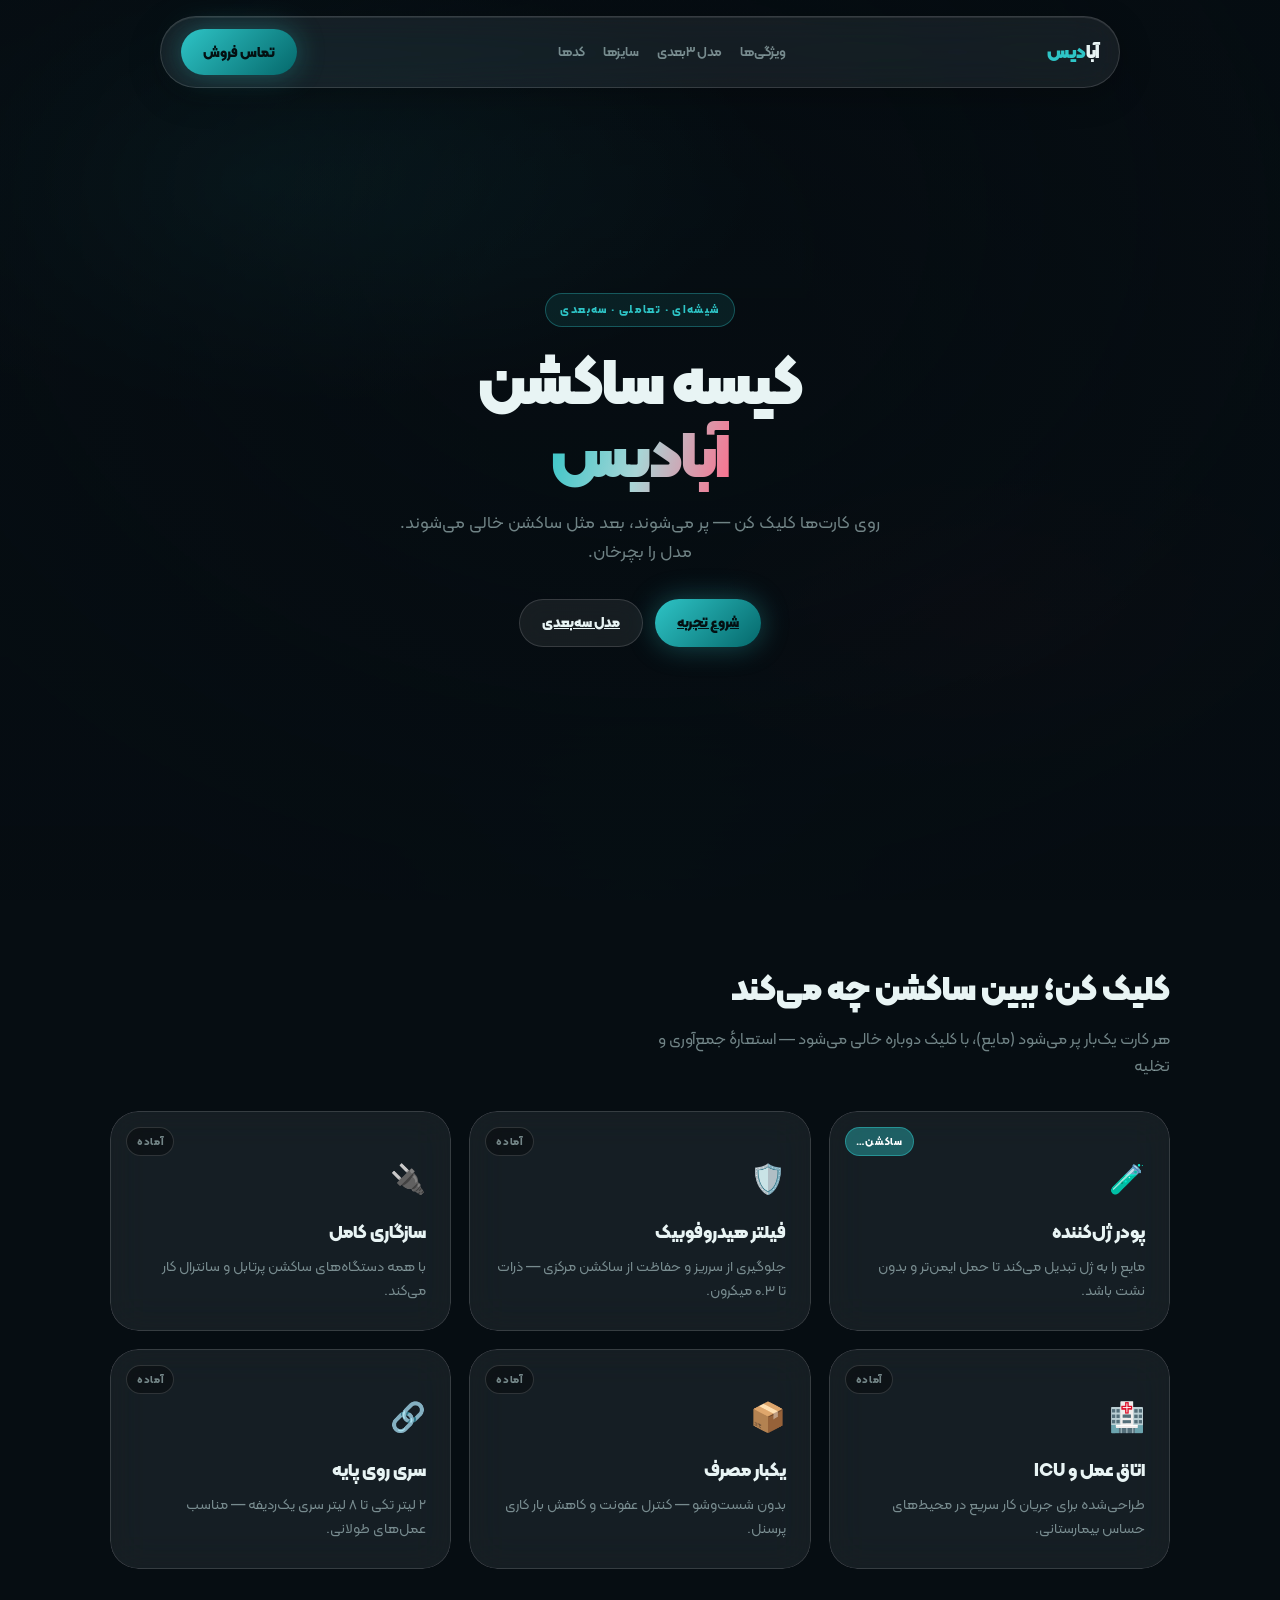
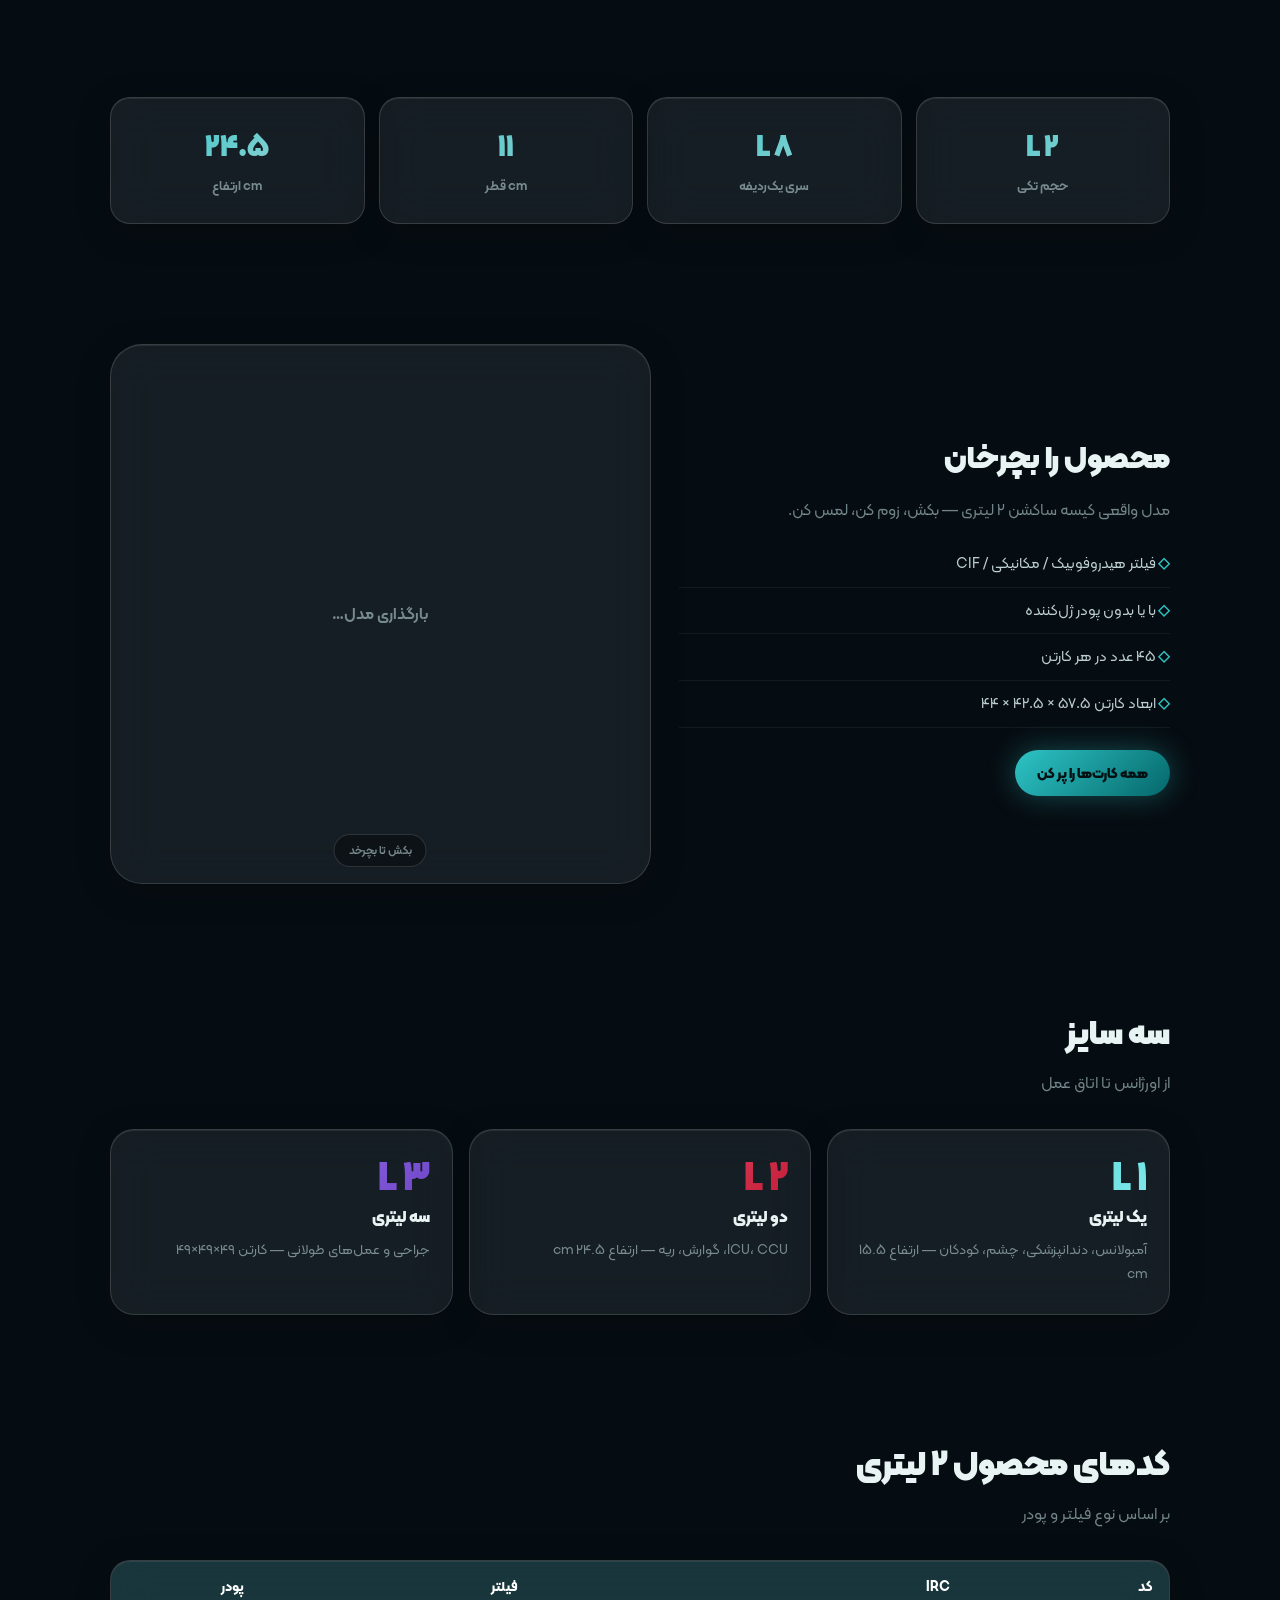
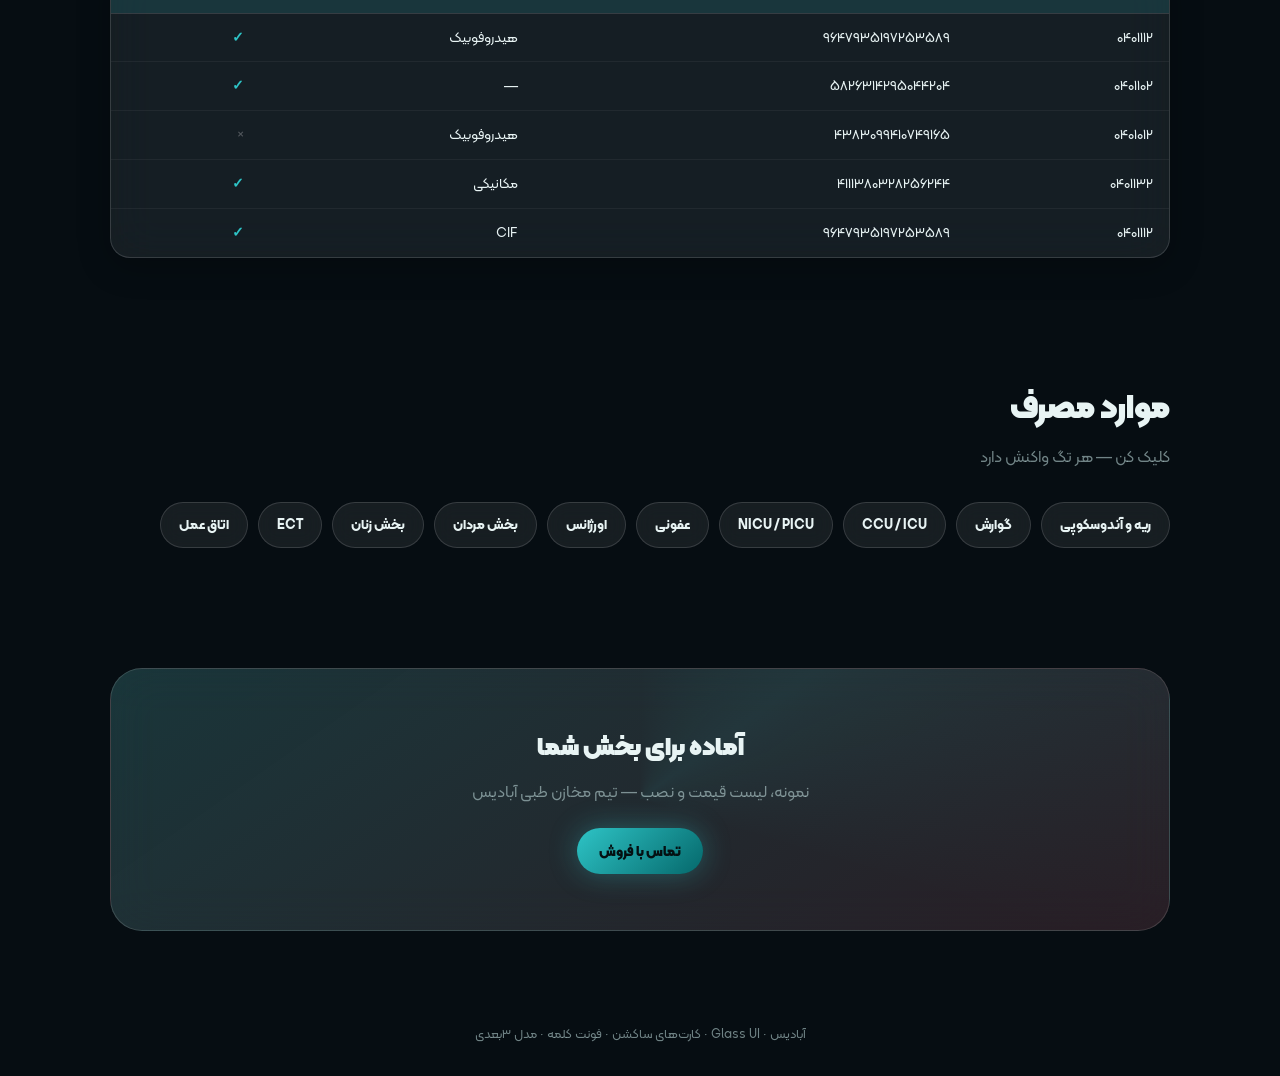
==== glass/index.html @ 19cd634d "Add glass design page" ====
<!DOCTYPE html>
<html lang="fa" dir="rtl">
<head>
<meta charset="UTF-8" />
<meta name="viewport" content="width=device-width, initial-scale=1" />
<title>کیسه ساکشن آبادیس — Glass</title>
<script type="importmap">
{"imports":{"three":"./vendor/three/build/three.module.js","three/addons/":"./vendor/three/examples/jsm/"}}
</script>
<style>
@font-face{font-family:"Kalameh";src:url("./fonts/kalameh/KalamehWeb-FaNum-Regular.woff2") format("woff2");font-weight:400;font-display:swap}
@font-face{font-family:"Kalameh";src:url("./fonts/kalameh/KalamehWeb-FaNum-Medium.woff2") format("woff2");font-weight:500;font-display:swap}
@font-face{font-family:"Kalameh";src:url("./fonts/kalameh/KalamehWeb-FaNum-SemiBold.woff2") format("woff2");font-weight:600;font-display:swap}
@font-face{font-family:"Kalameh";src:url("./fonts/kalameh/KalamehWeb-FaNum-Bold.woff2") format("woff2");font-weight:700;font-display:swap}
@font-face{font-family:"Kalameh";src:url("./fonts/kalameh/KalamehWeb-FaNum-ExtraBold.woff2") format("woff2");font-weight:800;font-display:swap}
@font-face{font-family:"Kalameh";src:url("./fonts/kalameh/KalamehWeb-FaNum-Black.woff2") format("woff2");font-weight:900;font-display:swap}

:root{
  --bg:#060d12;
  --glass:rgba(255,255,255,0.07);
  --glass-border:rgba(255,255,255,0.14);
  --glass-strong:rgba(255,255,255,0.12);
  --teal:#2ec4c6;
  --teal-deep:#05686b;
  --blood:#c41e3a;
  --blood-dark:#8b1528;
  --plasma:#ff6b8a;
  --ink:#e8f4f4;
  --muted:rgba(200,230,230,0.55);
  --font:"Kalameh",Tahoma,sans-serif;
  --ease:cubic-bezier(.16,1,.3,1);
  --spring:cubic-bezier(.34,1.4,.64,1);
}
*{box-sizing:border-box;margin:0;padding:0}
html{scroll-behavior:smooth}
body{
  font-family:var(--font);color:var(--ink);line-height:1.7;
  background:var(--bg);overflow-x:hidden;
  min-height:100vh;
}

/* ambient mesh */
.mesh{
  position:fixed;inset:0;z-index:0;pointer-events:none;
  background:
    radial-gradient(ellipse 80% 50% at 20% 20%, rgba(46,196,198,0.18), transparent 50%),
    radial-gradient(ellipse 60% 40% at 80% 70%, rgba(196,30,58,0.12), transparent 45%),
    radial-gradient(ellipse 50% 50% at 50% 100%, rgba(5,104,107,0.2), transparent 40%),
    var(--bg);
}

/* glass utility */
.glass{
  background:var(--glass);
  border:1px solid var(--glass-border);
  backdrop-filter:blur(22px) saturate(1.4);
  -webkit-backdrop-filter:blur(22px) saturate(1.4);
  box-shadow:
    0 8px 32px rgba(0,0,0,0.25),
    inset 0 1px 0 rgba(255,255,255,0.08);
}

/* header */
.header{
  position:fixed;top:16px;left:50%;transform:translateX(-50%);
  z-index:100;width:min(960px,calc(100% - 24px));
  display:flex;align-items:center;justify-content:space-between;
  padding:12px 20px;border-radius:999px;
  transition:background .35s, box-shadow .35s;
}
.header.scrolled{
  background:rgba(6,13,18,0.75);
  box-shadow:0 12px 40px rgba(0,0,0,0.4);
}
.logo{font-weight:900;font-size:1.15rem;letter-spacing:-0.02em}
.logo span{color:var(--teal)}
.nav{display:flex;gap:18px}
.nav a{
  color:var(--muted);text-decoration:none;font-size:0.84rem;font-weight:600;
  transition:color .25s;
}
.nav a:hover{color:var(--teal)}
.btn{
  display:inline-flex;align-items:center;justify-content:center;
  padding:11px 22px;border-radius:999px;border:none;cursor:pointer;
  font-family:inherit;font-weight:800;font-size:0.88rem;
  transition:transform .3s var(--spring), box-shadow .3s, background .25s;
}
.btn-primary{
  background:linear-gradient(135deg,var(--teal),var(--teal-deep));
  color:#041012;box-shadow:0 0 28px rgba(46,196,198,0.35);
}
.btn-primary:hover{transform:translateY(-2px) scale(1.04);box-shadow:0 0 40px rgba(46,196,198,0.55)}
.btn-ghost{
  background:var(--glass);color:var(--ink);border:1px solid var(--glass-border);
  backdrop-filter:blur(12px);
}
.btn-ghost:hover{background:var(--glass-strong);transform:translateY(-2px)}
@media(max-width:700px){.nav{display:none}.header{padding:10px 14px}}

/* hero */
.hero{
  position:relative;z-index:1;
  min-height:100vh;display:flex;align-items:center;justify-content:center;
  padding:120px 20px 80px;text-align:center;
}
.hero-video{
  position:absolute;inset:0;z-index:0;overflow:hidden;
}
.hero-video video{
  width:100%;height:100%;object-fit:cover;
  opacity:0.28;filter:saturate(0.6) brightness(0.5);
}
.hero-veil{
  position:absolute;inset:0;z-index:1;
  background:
    linear-gradient(180deg,rgba(6,13,18,0.5),rgba(6,13,18,0.85)),
    radial-gradient(ellipse at 50% 40%,transparent 20%,rgba(6,13,18,0.7) 80%);
}
.hero-inner{position:relative;z-index:2;max-width:720px}
.hero-inner .chip{
  display:inline-block;padding:6px 14px;border-radius:999px;
  font-size:0.72rem;font-weight:700;letter-spacing:0.12em;
  color:var(--teal);border:1px solid rgba(46,196,198,0.35);
  background:rgba(46,196,198,0.1);margin-bottom:18px;
  animation:floatY 4s ease-in-out infinite;
}
.hero-inner h1{
  font-size:clamp(2.4rem,6vw,4rem);font-weight:900;line-height:1.15;
  margin-bottom:16px;letter-spacing:-0.03em;
}
.hero-inner h1 .grad{
  background:linear-gradient(105deg,#2ec4c6,#a8d5d6,#ff6b8a);
  -webkit-background-clip:text;background-clip:text;color:transparent;
}
.hero-inner p{color:var(--muted);font-size:1.08rem;margin-bottom:32px;max-width:480px;margin-inline:auto}
.hero-actions{display:flex;gap:12px;justify-content:center;flex-wrap:wrap}
@keyframes floatY{0%,100%{transform:translateY(0)}50%{transform:translateY(-6px)}}

/* section shell */
.page{position:relative;z-index:1}
.section{max-width:1100px;margin:0 auto;padding:60px 20px}

.section-title{
  font-size:clamp(1.5rem,3vw,2.1rem);font-weight:900;margin-bottom:8px;
}
.section-sub{color:var(--muted);margin-bottom:32px;max-width:520px}

/* ——— BLOOD / SUCTION CARDS ——— */
.blood-grid{
  display:grid;grid-template-columns:repeat(3,1fr);gap:18px;
}
@media(max-width:800px){.blood-grid{grid-template-columns:1fr}}

.blood-card{
  position:relative;
  border-radius:28px;
  overflow:hidden;
  min-height:220px;
  cursor:pointer;
  isolation:isolate;
  transition:transform .45s var(--spring), box-shadow .35s;
}
.blood-card:hover{
  transform:translateY(-10px) scale(1.02);
  box-shadow:0 24px 60px rgba(196,30,58,0.2), 0 0 0 1px rgba(46,196,198,0.2);
}

/* glass face */
.blood-card .face{
  position:relative;z-index:2;
  padding:28px 24px;
  height:100%;
  display:flex;flex-direction:column;justify-content:flex-end;
  background:var(--glass);
  border:1px solid var(--glass-border);
  border-radius:28px;
  backdrop-filter:blur(18px) saturate(1.3);
  -webkit-backdrop-filter:blur(18px) saturate(1.3);
  transition:background .4s, border-color .4s;
}
.blood-card:hover .face{
  background:rgba(255,255,255,0.1);
  border-color:rgba(46,196,198,0.35);
}

/* liquid layer — "blood" fills from bottom */
.blood-card .liquid{
  position:absolute;left:0;right:0;bottom:0;
  height:0%;
  z-index:1;
  background:
    linear-gradient(180deg,
      rgba(255,107,138,0.55) 0%,
      rgba(196,30,58,0.85) 40%,
      rgba(139,21,40,0.95) 100%);
  transition:height 1.1s var(--ease);
  border-radius:0 0 28px 28px;
  overflow:hidden;
}
/* wave on top of liquid */
.blood-card .liquid::before{
  content:"";
  position:absolute;top:-12px;left:-10%;right:-10%;
  height:24px;
  background:rgba(255,107,138,0.5);
  border-radius:50%;
  animation:wave 2.4s ease-in-out infinite;
}
.blood-card .liquid::after{
  content:"";
  position:absolute;inset:0;
  background:repeating-linear-gradient(
    -45deg,
    transparent,
    transparent 8px,
    rgba(255,255,255,0.04) 8px,
    rgba(255,255,255,0.04) 16px
  );
  animation:flow 8s linear infinite;
}
@keyframes wave{
  0%,100%{transform:translateY(0) scaleX(1.05)}
  50%{transform:translateY(4px) scaleX(0.95)}
}
@keyframes flow{
  0%{background-position:0 0}
  100%{background-position:60px 60px}
}

/* fill states */
.blood-card.filling .liquid{height:100%;border-radius:28px}
.blood-card.filled .liquid{height:100%;border-radius:28px}
.blood-card.suctioning .liquid{
  height:0%;
  transition:height 1.4s cubic-bezier(.4,0,.2,1);
}
.blood-card.suctioning .liquid::before{opacity:0;transition:opacity .3s}

/* suction vortex indicator */
.blood-card .suction-ring{
  position:absolute;top:50%;left:50%;
  width:0;height:0;
  border:2px solid rgba(46,196,198,0);
  border-radius:50%;
  transform:translate(-50%,-50%);
  z-index:3;pointer-events:none;
  opacity:0;
}
.blood-card.suctioning .suction-ring{
  animation:vortex 1.4s var(--ease) forwards;
}
@keyframes vortex{
  0%{width:0;height:0;opacity:0;border-color:rgba(46,196,198,0)}
  30%{opacity:1;border-color:rgba(46,196,198,0.8)}
  100%{width:180%;height:180%;opacity:0;border-color:rgba(46,196,198,0)}
}

.blood-card .icon{
  font-size:1.8rem;margin-bottom:12px;
  transition:transform .4s var(--spring);
}
.blood-card:hover .icon{transform:scale(1.15) rotate(-8deg)}
.blood-card h3{font-size:1.15rem;font-weight:800;margin-bottom:6px}
.blood-card p{font-size:0.9rem;color:var(--muted);transition:color .3s}
.blood-card.filled p,.blood-card.filling p{color:rgba(255,255,255,0.9)}
.blood-card .card-status{
  position:absolute;top:16px;left:16px;z-index:4;
  font-size:0.68rem;font-weight:700;letter-spacing:0.06em;
  padding:4px 10px;border-radius:999px;
  background:rgba(0,0,0,0.35);color:var(--muted);
  border:1px solid var(--glass-border);
  transition:background .3s,color .3s;
}
.blood-card.filled .card-status,
.blood-card.filling .card-status{background:rgba(196,30,58,0.5);color:#fff;border-color:rgba(255,107,138,0.4)}
.blood-card.suctioning .card-status{background:rgba(46,196,198,0.4);color:#fff;border-color:rgba(46,196,198,0.5)}

/* color variants for different cards */
.blood-card[data-tint="teal"] .liquid{
  background:linear-gradient(180deg,rgba(94,224,226,0.5),rgba(46,196,198,0.85),rgba(5,104,107,0.95));
}
.blood-card[data-tint="teal"] .liquid::before{background:rgba(94,224,226,0.5)}
.blood-card[data-tint="violet"] .liquid{
  background:linear-gradient(180deg,rgba(180,140,255,0.5),rgba(110,70,200,0.85),rgba(60,30,120,0.95));
}
.blood-card[data-tint="violet"] .liquid::before{background:rgba(180,140,255,0.5)}
.blood-card[data-tint="amber"] .liquid{
  background:linear-gradient(180deg,rgba(255,200,100,0.5),rgba(230,140,40,0.85),rgba(160,80,10,0.95));
}
.blood-card[data-tint="amber"] .liquid::before{background:rgba(255,200,100,0.5)}

/* stats glass pills */
.stats{
  display:grid;grid-template-columns:repeat(4,1fr);gap:14px;margin-top:8px;
}
@media(max-width:600px){.stats{grid-template-columns:1fr 1fr}}
.stat{
  border-radius:20px;padding:24px 16px;text-align:center;
  transition:transform .35s var(--spring), border-color .3s;
  position:relative;overflow:hidden;
}
.stat:hover{transform:translateY(-6px) scale(1.03);border-color:rgba(46,196,198,0.4)}
.stat strong{
  display:block;font-size:1.8rem;font-weight:900;
  background:linear-gradient(135deg,#2ec4c6,#a8d5d6);
  -webkit-background-clip:text;background-clip:text;color:transparent;
}
.stat span{font-size:0.82rem;color:var(--muted);font-weight:600}
.stat .ripple{
  position:absolute;inset:0;pointer-events:none;
  background:radial-gradient(circle at var(--rx,50%) var(--ry,50%),rgba(46,196,198,0.25),transparent 60%);
  opacity:0;transition:opacity .4s;
}
.stat:hover .ripple{opacity:1}

/* 3D viewer glass panel */
.viewer-section{
  display:grid;grid-template-columns:1fr 1.1fr;gap:28px;align-items:center;
}
@media(max-width:800px){.viewer-section{grid-template-columns:1fr}}
.viewer-copy h2{font-size:clamp(1.4rem,3vw,1.9rem);font-weight:900;margin-bottom:12px}
.viewer-copy p{color:var(--muted);margin-bottom:18px}
.viewer-copy ul{list-style:none;margin-bottom:22px}
.viewer-copy li{
  padding:10px 0;border-bottom:1px solid rgba(255,255,255,0.06);
  font-size:0.94rem;color:rgba(220,240,240,0.85);
}
.viewer-copy li::before{content:"◇ ";color:var(--teal);font-weight:800}

.viewer-box{
  border-radius:32px;aspect-ratio:1;min-height:300px;
  position:relative;overflow:hidden;
}
.viewer-box canvas{width:100%!important;height:100%!important;display:block;touch-action:none;cursor:grab}
.viewer-box canvas:active{cursor:grabbing}
.viewer-hint{
  position:absolute;bottom:16px;left:50%;transform:translateX(-50%);
  font-size:0.72rem;font-weight:600;color:var(--muted);
  pointer-events:none;z-index:2;
  padding:6px 14px;border-radius:999px;
  background:rgba(0,0,0,0.35);border:1px solid var(--glass-border);
}
.viewer-loading{
  position:absolute;inset:0;display:flex;align-items:center;justify-content:center;
  color:var(--muted);font-weight:600;z-index:1;
}
.viewer-loading.hide{opacity:0;pointer-events:none;transition:opacity .4s}

/* code table glass */
.table-wrap{
  border-radius:20px;overflow:hidden;overflow-x:auto;
}
table{width:100%;border-collapse:collapse;font-size:0.88rem;min-width:540px}
th{
  background:rgba(46,196,198,0.15);color:#fff;
  padding:14px 16px;text-align:right;font-weight:700;
  border-bottom:1px solid var(--glass-border);
}
td{padding:12px 16px;border-bottom:1px solid rgba(255,255,255,0.05)}
tr:last-child td{border-bottom:none}
tbody tr{transition:background .25s}
tbody tr:hover{background:rgba(46,196,198,0.08)}
.yes{color:var(--teal);font-weight:900}
.no{color:rgba(255,255,255,0.25)}

/* tags */
.tags{display:flex;flex-wrap:wrap;gap:10px}
.tag{
  padding:10px 18px;border-radius:999px;font-weight:700;font-size:0.86rem;
  background:var(--glass);border:1px solid var(--glass-border);
  color:var(--ink);cursor:pointer;
  transition:transform .3s var(--spring), background .25s, border-color .25s, color .25s;
  backdrop-filter:blur(10px);
}
.tag:hover{
  transform:translateY(-4px) scale(1.05);
  background:rgba(46,196,198,0.2);
  border-color:var(--teal);color:#fff;
}
.tag:active{transform:scale(0.96)}

/* morphing size cards */
.size-row{
  display:grid;grid-template-columns:repeat(3,1fr);gap:16px;
}
@media(max-width:700px){.size-row{grid-template-columns:1fr}}
.size-card{
  border-radius:24px;padding:28px 22px;
  transition:transform .4s var(--spring), border-color .3s;
  position:relative;overflow:hidden;
}
.size-card:hover{
  transform:translateY(-8px);
  border-color:rgba(46,196,198,0.45);
}
.size-card::before{
  content:"";position:absolute;top:-40%;right:-30%;
  width:120px;height:120px;border-radius:50%;
  background:radial-gradient(circle,rgba(46,196,198,0.2),transparent 70%);
  transition:transform .5s var(--ease);
}
.size-card:hover::before{transform:scale(1.8)}
.size-card .vol{
  font-size:2.4rem;font-weight:900;line-height:1;
  background:linear-gradient(135deg,var(--c1,#2ec4c6),var(--c2,#a8d5d6));
  -webkit-background-clip:text;background-clip:text;color:transparent;
  margin-bottom:6px;
}
.size-card h3{font-size:1.05rem;font-weight:800;margin-bottom:8px}
.size-card p{font-size:0.88rem;color:var(--muted)}
.size-card[data-c="1"]{--c1:#2ec4c6;--c2:#7ee8ea}
.size-card[data-c="2"]{--c1:#ff6b8a;--c2:#c41e3a}
.size-card[data-c="3"]{--c1:#b48cff;--c2:#6e46c8}

/* CTA */
.cta{
  border-radius:32px;padding:56px 32px;text-align:center;
  background:
    linear-gradient(145deg,rgba(46,196,198,0.15),rgba(196,30,58,0.1)),
    var(--glass);
  border:1px solid var(--glass-border);
  backdrop-filter:blur(24px);
  position:relative;overflow:hidden;
}
.cta::before{
  content:"";position:absolute;width:200%;height:200%;
  top:-50%;left:-50%;
  background:conic-gradient(from 0deg,transparent,rgba(46,196,198,0.08),transparent 30%);
  animation:spin 12s linear infinite;
}
@keyframes spin{to{transform:rotate(360deg)}}
.cta h2{position:relative;z-index:1;font-size:1.6rem;font-weight:900;margin-bottom:10px}
.cta p{position:relative;z-index:1;color:var(--muted);margin-bottom:22px}
.cta .btn{position:relative;z-index:1}

footer{
  text-align:center;padding:32px 20px;color:var(--muted);font-size:0.8rem;
  position:relative;z-index:1;
}

/* cursor glow on interactive */
.cursor-glow{
  position:fixed;width:280px;height:280px;border-radius:50%;
  background:radial-gradient(circle,rgba(46,196,198,0.08),transparent 70%);
  pointer-events:none;z-index:0;transform:translate(-50%,-50%);
  transition:opacity .3s;opacity:0;
}
body:hover .cursor-glow{opacity:1}

@media(prefers-reduced-motion:reduce){
  *,*::before,*::after{animation-duration:0.01ms!important;transition-duration:0.01ms!important}
  .hero-video video{display:none}
}
</style>
</head>
<body>
<div class="mesh" aria-hidden="true"></div>
<div class="cursor-glow" id="glow" aria-hidden="true"></div>

<header class="header glass" id="header">
  <div class="logo">آبا<span>دیس</span></div>
  <nav class="nav">
    <a href="#features">ویژگی‌ها</a>
    <a href="#viewer">مدل ۳بعدی</a>
    <a href="#sizes">سایزها</a>
    <a href="#codes">کدها</a>
  </nav>
  <button class="btn btn-primary" type="button">تماس فروش</button>
</header>

<section class="hero">
  <div class="hero-video">
    <video autoplay muted loop playsinline id="heroVid">
      <source src="./media/hospital-hero.mp4" type="video/mp4" />
    </video>
  </div>
  <div class="hero-veil"></div>
  <div class="hero-inner">
    <div class="chip">شیشه‌ای · تعاملی · سه‌بعدی</div>
    <h1>کیسه ساکشن<br><span class="grad">آبادیس</span></h1>
    <p>روی کارت‌ها کلیک کن — پر می‌شوند، بعد مثل ساکشن خالی می‌شوند. مدل را بچرخان.</p>
    <div class="hero-actions">
      <a href="#features" class="btn btn-primary">شروع تجربه</a>
      <a href="#viewer" class="btn btn-ghost">مدل سه‌بعدی</a>
    </div>
  </div>
</section>

<div class="page">
  <section class="section" id="features">
    <h2 class="section-title">کلیک کن؛ ببین ساکشن چه می‌کند</h2>
    <p class="section-sub">هر کارت یک‌بار پر می‌شود (مایع)، با کلیک دوباره خالی می‌شود — استعارهٔ جمع‌آوری و تخلیه</p>

    <div class="blood-grid">
      <article class="blood-card" data-tint="blood" tabindex="0">
        <div class="liquid"></div>
        <div class="suction-ring"></div>
        <div class="card-status">آماده</div>
        <div class="face">
          <div class="icon">🧪</div>
          <h3>پودر ژل‌کننده</h3>
          <p>مایع را به ژل تبدیل می‌کند تا حمل ایمن‌تر و بدون نشت باشد.</p>
        </div>
      </article>
      <article class="blood-card" data-tint="teal" tabindex="0">
        <div class="liquid"></div>
        <div class="suction-ring"></div>
        <div class="card-status">آماده</div>
        <div class="face">
          <div class="icon">🛡️</div>
          <h3>فیلتر هیدروفوبیک</h3>
          <p>جلوگیری از سرریز و حفاظت از ساکشن مرکزی — ذرات تا ۰.۳ میکرون.</p>
        </div>
      </article>
      <article class="blood-card" data-tint="violet" tabindex="0">
        <div class="liquid"></div>
        <div class="suction-ring"></div>
        <div class="card-status">آماده</div>
        <div class="face">
          <div class="icon">🔌</div>
          <h3>سازگاری کامل</h3>
          <p>با همه دستگاه‌های ساکشن پرتابل و سانترال کار می‌کند.</p>
        </div>
      </article>
      <article class="blood-card" data-tint="amber" tabindex="0">
        <div class="liquid"></div>
        <div class="suction-ring"></div>
        <div class="card-status">آماده</div>
        <div class="face">
          <div class="icon">🏥</div>
          <h3>اتاق عمل و ICU</h3>
          <p>طراحی‌شده برای جریان کار سریع در محیط‌های حساس بیمارستانی.</p>
        </div>
      </article>
      <article class="blood-card" data-tint="blood" tabindex="0">
        <div class="liquid"></div>
        <div class="suction-ring"></div>
        <div class="card-status">آماده</div>
        <div class="face">
          <div class="icon">📦</div>
          <h3>یکبار مصرف</h3>
          <p>بدون شست‌وشو — کنترل عفونت و کاهش بار کاری پرسنل.</p>
        </div>
      </article>
      <article class="blood-card" data-tint="teal" tabindex="0">
        <div class="liquid"></div>
        <div class="suction-ring"></div>
        <div class="card-status">آماده</div>
        <div class="face">
          <div class="icon">🔗</div>
          <h3>سری روی پایه</h3>
          <p>۲ لیتر تکی تا ۸ لیتر سری یک‌ردیفه — مناسب عمل‌های طولانی.</p>
        </div>
      </article>
    </div>
  </section>

  <section class="section">
    <div class="stats">
      <div class="stat glass"><div class="ripple"></div><strong>۲ L</strong><span>حجم تکی</span></div>
      <div class="stat glass"><div class="ripple"></div><strong>۸ L</strong><span>سری یک‌ردیفه</span></div>
      <div class="stat glass"><div class="ripple"></div><strong>۱۱</strong><span>cm قطر</span></div>
      <div class="stat glass"><div class="ripple"></div><strong>۲۴.۵</strong><span>cm ارتفاع</span></div>
    </div>
  </section>

  <section class="section" id="viewer">
    <div class="viewer-section">
      <div class="viewer-copy">
        <h2>محصول را بچرخان</h2>
        <p>مدل واقعی کیسه ساکشن ۲ لیتری — بکش، زوم کن، لمس کن.</p>
        <ul>
          <li>فیلتر هیدروفوبیک / مکانیکی / CIF</li>
          <li>با یا بدون پودر ژل‌کننده</li>
          <li>۴۵ عدد در هر کارتن</li>
          <li>ابعاد کارتن ۵۷.۵ × ۴۲.۵ × ۴۴</li>
        </ul>
        <button class="btn btn-primary" type="button" id="fillAll">همه کارت‌ها را پر کن</button>
      </div>
      <div class="viewer-box glass" id="productViewer">
        <div class="viewer-loading" id="viewerLoading">بارگذاری مدل…</div>
        <canvas id="productCanvas"></canvas>
        <div class="viewer-hint">بکش تا بچرخد</div>
      </div>
    </div>
  </section>

  <section class="section" id="sizes">
    <h2 class="section-title">سه سایز</h2>
    <p class="section-sub">از اورژانس تا اتاق عمل</p>
    <div class="size-row">
      <div class="size-card glass" data-c="1">
        <div class="vol">۱ L</div>
        <h3>یک لیتری</h3>
        <p>آمبولانس، دندانپزشکی، چشم، کودکان — ارتفاع ۱۵.۵ cm</p>
      </div>
      <div class="size-card glass" data-c="2">
        <div class="vol">۲ L</div>
        <h3>دو لیتری</h3>
        <p>ICU، CCU، گوارش، ریه — ارتفاع ۲۴.۵ cm</p>
      </div>
      <div class="size-card glass" data-c="3">
        <div class="vol">۳ L</div>
        <h3>سه لیتری</h3>
        <p>جراحی و عمل‌های طولانی — کارتن ۴۹×۴۹×۴۹</p>
      </div>
    </div>
  </section>

  <section class="section" id="codes">
    <h2 class="section-title">کدهای محصول ۲ لیتری</h2>
    <p class="section-sub">بر اساس نوع فیلتر و پودر</p>
    <div class="table-wrap glass">
      <table>
        <thead>
          <tr><th>کد</th><th>IRC</th><th>فیلتر</th><th>پودر</th></tr>
        </thead>
        <tbody>
          <tr><td>۰۴۰۱۱۱۲</td><td>9647935197253589</td><td>هیدروفوبیک</td><td class="yes">✓</td></tr>
          <tr><td>۰۴۰۱۱۰۲</td><td>5826314295044204</td><td>—</td><td class="yes">✓</td></tr>
          <tr><td>۰۴۰۱۰۱۲</td><td>4383099410749165</td><td>هیدروفوبیک</td><td class="no">×</td></tr>
          <tr><td>۰۴۰۱۱۳۲</td><td>4111380328256244</td><td>مکانیکی</td><td class="yes">✓</td></tr>
          <tr><td>۰۴۰۱۱۱۲</td><td>9647935197253589</td><td>CIF</td><td class="yes">✓</td></tr>
        </tbody>
      </table>
    </div>
  </section>

  <section class="section">
    <h2 class="section-title">موارد مصرف</h2>
    <p class="section-sub">کلیک کن — هر تگ واکنش دارد</p>
    <div class="tags">
      <span class="tag">ریه و آندوسکوپی</span>
      <span class="tag">گوارش</span>
      <span class="tag">CCU / ICU</span>
      <span class="tag">NICU / PICU</span>
      <span class="tag">عفونی</span>
      <span class="tag">اورژانس</span>
      <span class="tag">بخش مردان</span>
      <span class="tag">بخش زنان</span>
      <span class="tag">ECT</span>
      <span class="tag">اتاق عمل</span>
    </div>
  </section>

  <section class="section">
    <div class="cta">
      <h2>آماده برای بخش شما</h2>
      <p>نمونه، لیست قیمت و نصب — تیم مخازن طبی آبادیس</p>
      <button class="btn btn-primary" type="button">تماس با فروش</button>
    </div>
  </section>
</div>

<footer>آبادیس · Glass UI · کارت‌های ساکشن · فونت کلمه · مدل ۳بعدی</footer>

<script>
/* header */
const header=document.getElementById('header');
window.addEventListener('scroll',()=>header.classList.toggle('scrolled',scrollY>40),{passive:true});

/* cursor glow */
const glow=document.getElementById('glow');
window.addEventListener('pointermove',e=>{
  glow.style.left=e.clientX+'px';
  glow.style.top=e.clientY+'px';
},{passive:true});

/* stat ripple origin */
document.querySelectorAll('.stat').forEach(el=>{
  el.addEventListener('pointermove',e=>{
    const r=el.getBoundingClientRect();
    el.style.setProperty('--rx',((e.clientX-r.left)/r.width*100)+'%');
    el.style.setProperty('--ry',((e.clientY-r.top)/r.height*100)+'%');
  });
});

/* ——— BLOOD / SUCTION CARD LOGIC ——— */
function setStatus(card,text){
  const s=card.querySelector('.card-status');
  if(s) s.textContent=text;
}
function fillCard(card){
  card.classList.remove('suctioning');
  card.classList.add('filling');
  setStatus(card,'پر شدن…');
  setTimeout(()=>{
    card.classList.remove('filling');
    card.classList.add('filled');
    setStatus(card,'پر');
  },1100);
}
function suctionCard(card){
  card.classList.remove('filling','filled');
  card.classList.add('suctioning');
  setStatus(card,'ساکشن…');
  // restart ring animation
  const ring=card.querySelector('.suction-ring');
  if(ring){ring.style.animation='none';void ring.offsetWidth;ring.style.animation='';}
  setTimeout(()=>{
    card.classList.remove('suctioning');
    setStatus(card,'آماده');
  },1450);
}
function toggleCard(card){
  if(card.classList.contains('suctioning')||card.classList.contains('filling')) return;
  if(card.classList.contains('filled')) suctionCard(card);
  else fillCard(card);
}
document.querySelectorAll('.blood-card').forEach(card=>{
  card.addEventListener('click',()=>toggleCard(card));
  card.addEventListener('keydown',e=>{
    if(e.key==='Enter'||e.key===' '){e.preventDefault();toggleCard(card)}
  });
});
document.getElementById('fillAll')?.addEventListener('click',()=>{
  document.querySelectorAll('.blood-card').forEach((c,i)=>{
    setTimeout(()=>{
      c.classList.remove('suctioning','filled','filling');
      fillCard(c);
    },i*180);
  });
});

/* auto demo: first card fills then suctions once after load */
setTimeout(()=>{
  const first=document.querySelector('.blood-card');
  if(first){fillCard(first);setTimeout(()=>suctionCard(first),2200)}
},900);

/* video */
const v=document.getElementById('heroVid');
if(v){v.play().catch(()=>{});document.addEventListener('touchstart',()=>v.play().catch(()=>{}),{once:true})}

/* smooth anchors */
document.querySelectorAll('a[href^="#"]').forEach(a=>{
  a.addEventListener('click',e=>{
    const t=document.querySelector(a.getAttribute('href'));
    if(t){e.preventDefault();t.scrollIntoView({behavior:'smooth',block:'start'})}
  });
});
</script>

<script type="module">
import * as THREE from 'three';
import { GLTFLoader } from 'three/addons/loaders/GLTFLoader.js';
import { OrbitControls } from 'three/addons/controls/OrbitControls.js';

const canvas=document.getElementById('productCanvas');
const loading=document.getElementById('viewerLoading');
if(canvas){
  const renderer=new THREE.WebGLRenderer({canvas,antialias:true,alpha:true});
  renderer.setPixelRatio(Math.min(devicePixelRatio||1,2));
  renderer.outputColorSpace=THREE.SRGBColorSpace;
  renderer.toneMapping=THREE.ACESFilmicToneMapping;
  renderer.toneMappingExposure=1.3;

  const scene=new THREE.Scene();
  const camera=new THREE.PerspectiveCamera(35,1,0.01,100);
  camera.position.set(0.45,0.28,0.9);

  const controls=new OrbitControls(camera,canvas);
  controls.enableDamping=true;controls.dampingFactor=0.08;
  controls.enablePan=false;controls.minDistance=0.4;controls.maxDistance=1.9;
  controls.autoRotate=true;controls.autoRotateSpeed=1.15;
  controls.target.set(0,0.04,0);

  scene.add(new THREE.AmbientLight(0xb8e0e0,0.5));
  const key=new THREE.DirectionalLight(0xffffff,1.4);key.position.set(2,3,2);scene.add(key);
  const fill=new THREE.DirectionalLight(0x2ec4c6,0.5);fill.position.set(-2,1,-1);scene.add(fill);
  const rim=new THREE.DirectionalLight(0xff6b8a,0.25);rim.position.set(0,-1,-2);scene.add(rim);

  const ground=new THREE.Mesh(
    new THREE.CircleGeometry(0.35,48),
    new THREE.MeshBasicMaterial({color:0x2ec4c6,transparent:true,opacity:0.18})
  );
  ground.rotation.x=-Math.PI/2;ground.position.y=-0.22;scene.add(ground);

  function resize(){
    const box=canvas.parentElement.getBoundingClientRect();
    const w=box.width||320,h=box.height||320;
    renderer.setSize(w,h,false);camera.aspect=w/h;camera.updateProjectionMatrix();
  }
  resize();window.addEventListener('resize',resize);
  controls.addEventListener('start',()=>{controls.autoRotate=false});
  let idle;controls.addEventListener('end',()=>{clearTimeout(idle);idle=setTimeout(()=>{controls.autoRotate=true},3500)});

  new GLTFLoader().load('./abadis-scrub-parts.glb',(gltf)=>{
    const root=gltf.scene;
    const box=new THREE.Box3().setFromObject(root);
    const size=box.getSize(new THREE.Vector3());
    const center=box.getCenter(new THREE.Vector3());
    root.position.sub(center);
    root.scale.setScalar(0.55/Math.max(size.x,size.y,size.z,1));
    root.position.y+=0.02;
    scene.add(root);
    loading?.classList.add('hide');
  },undefined,()=>{if(loading)loading.textContent='خطا در مدل'});

  (function tick(){controls.update();renderer.render(scene,camera);requestAnimationFrame(tick)})();
}
</script>
</body>
</html>
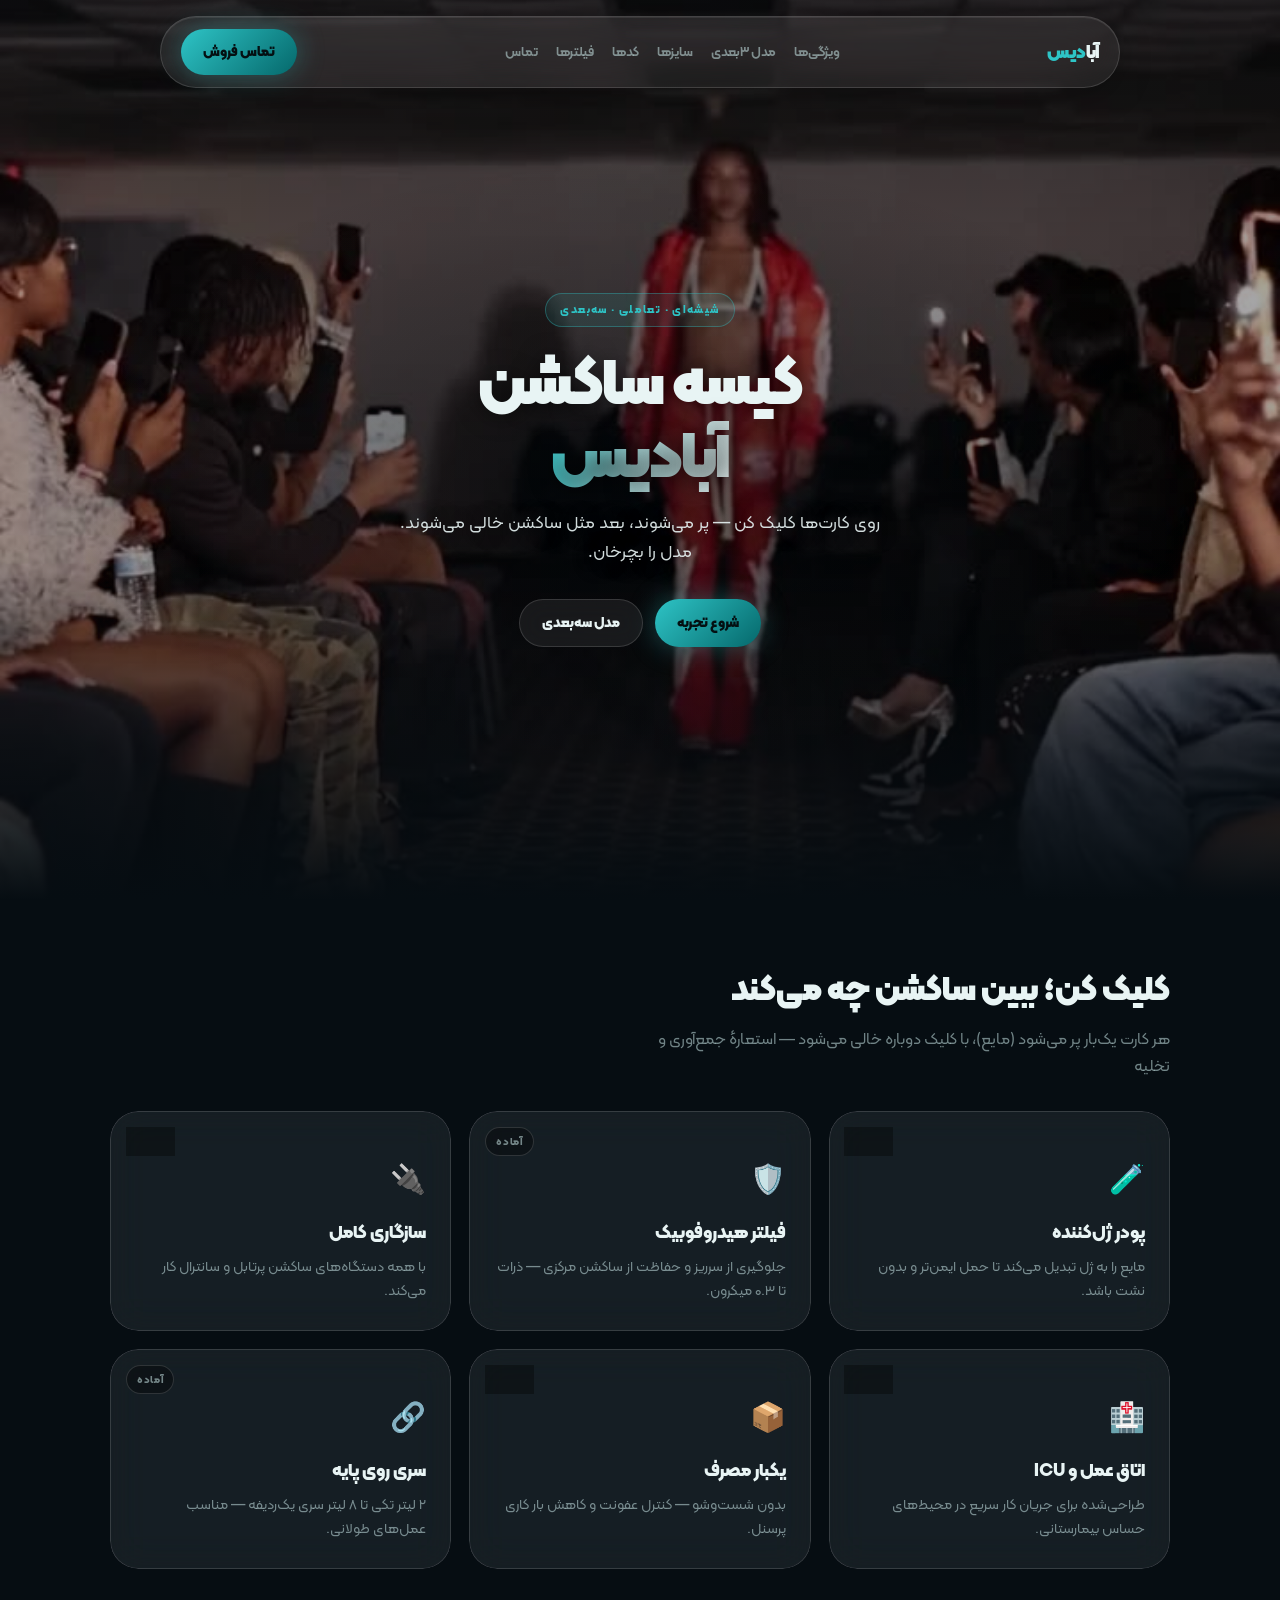
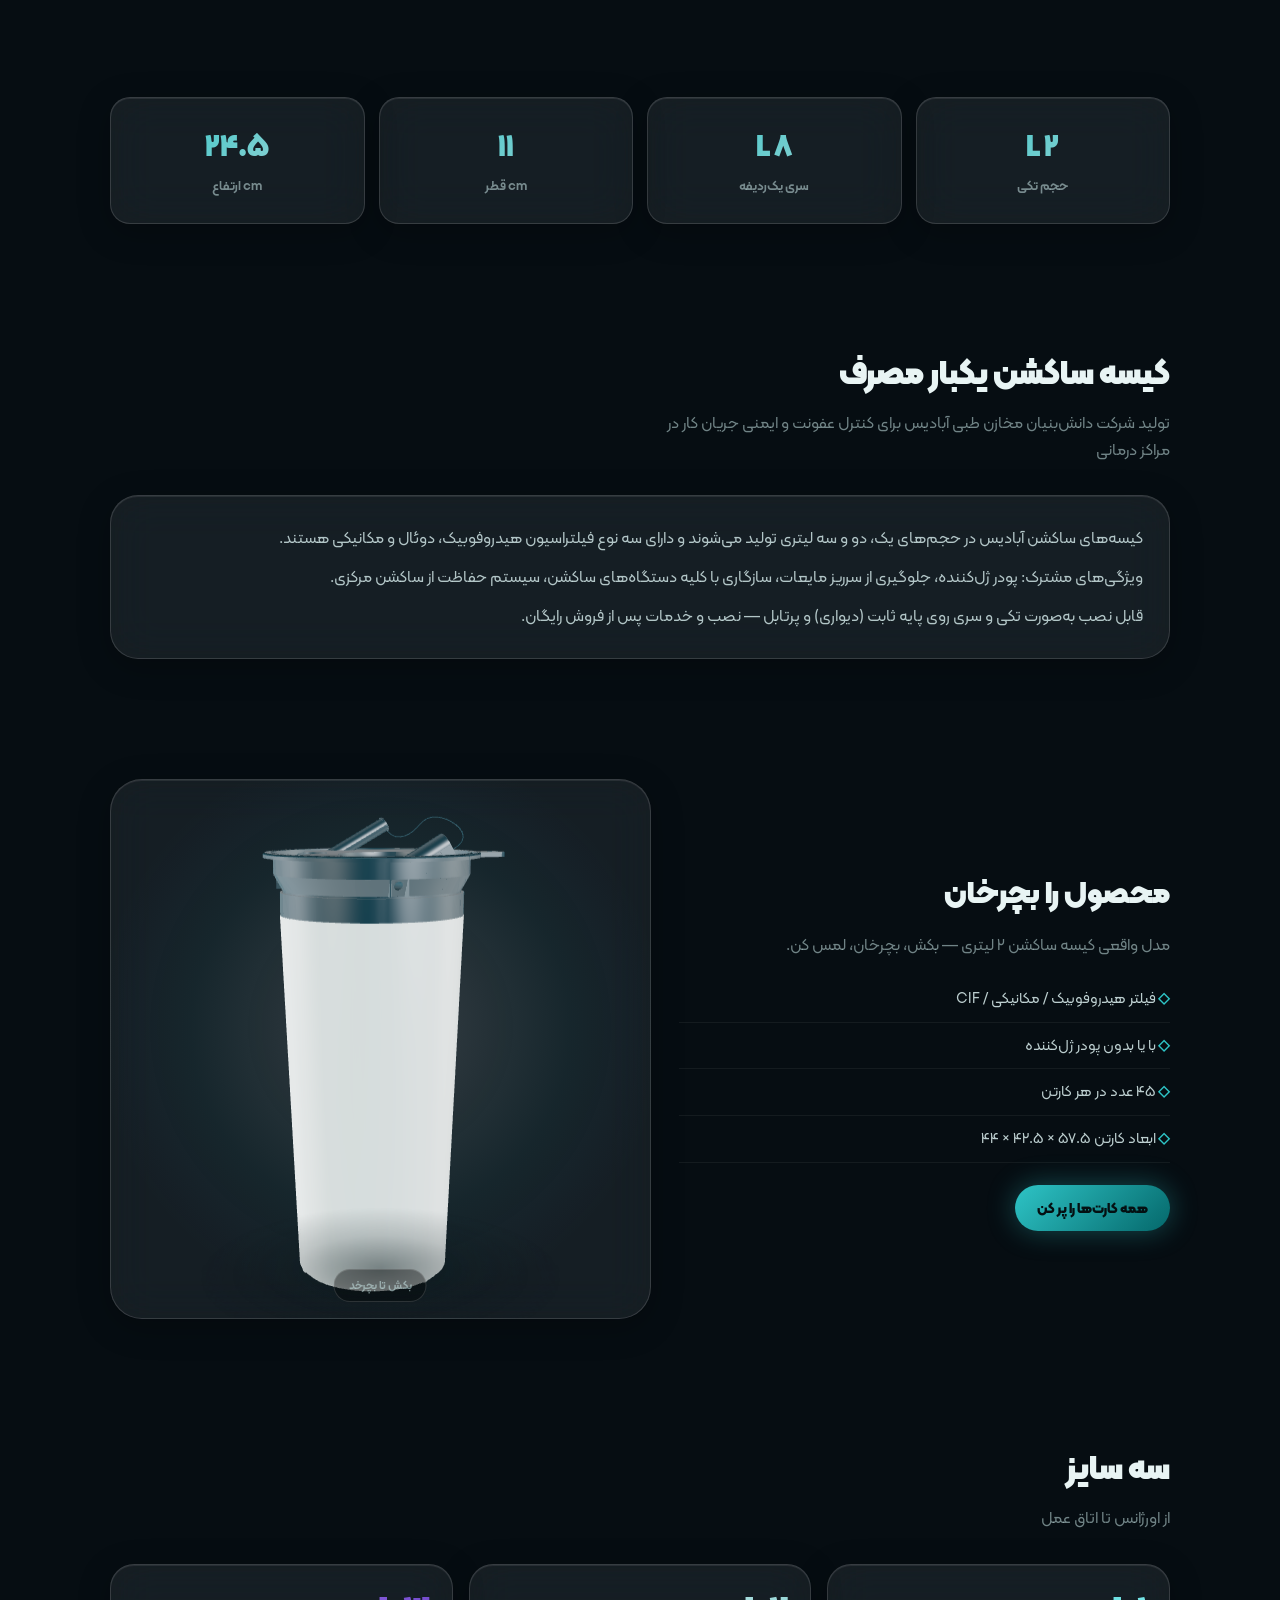
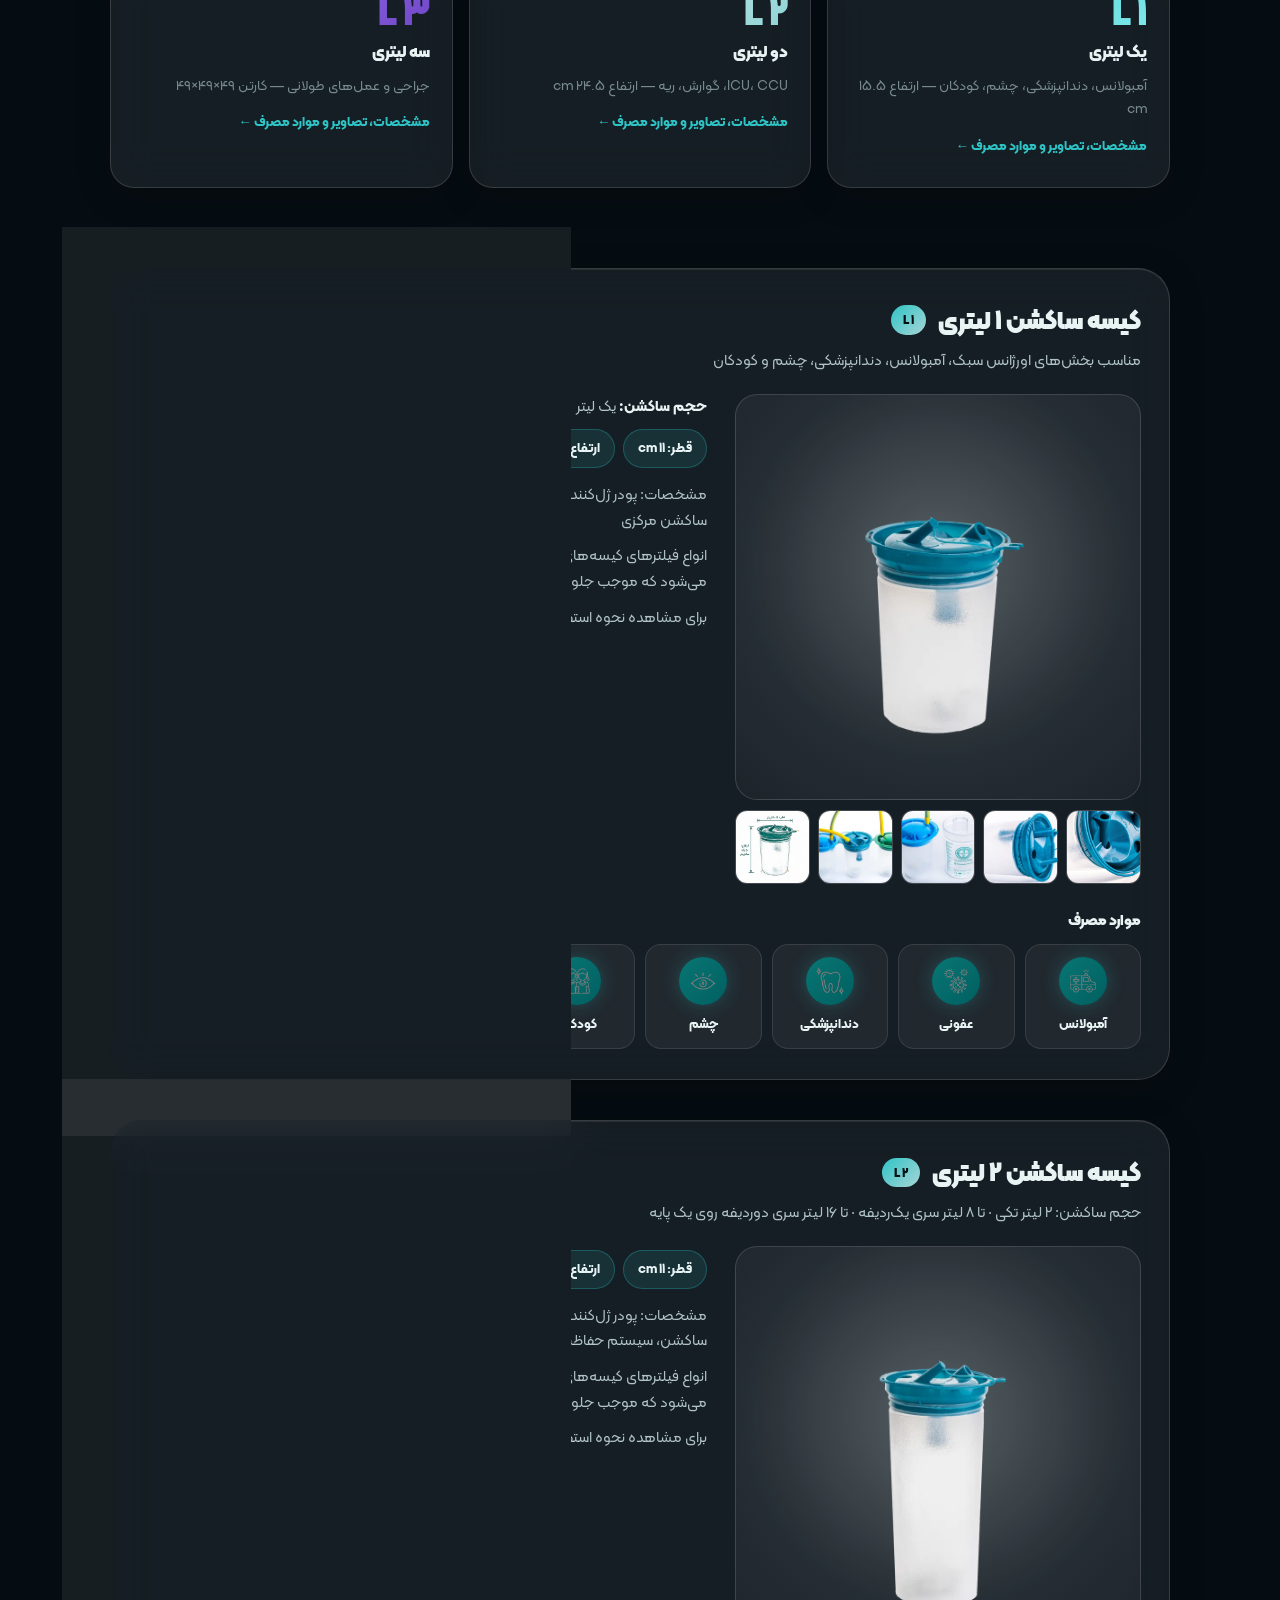
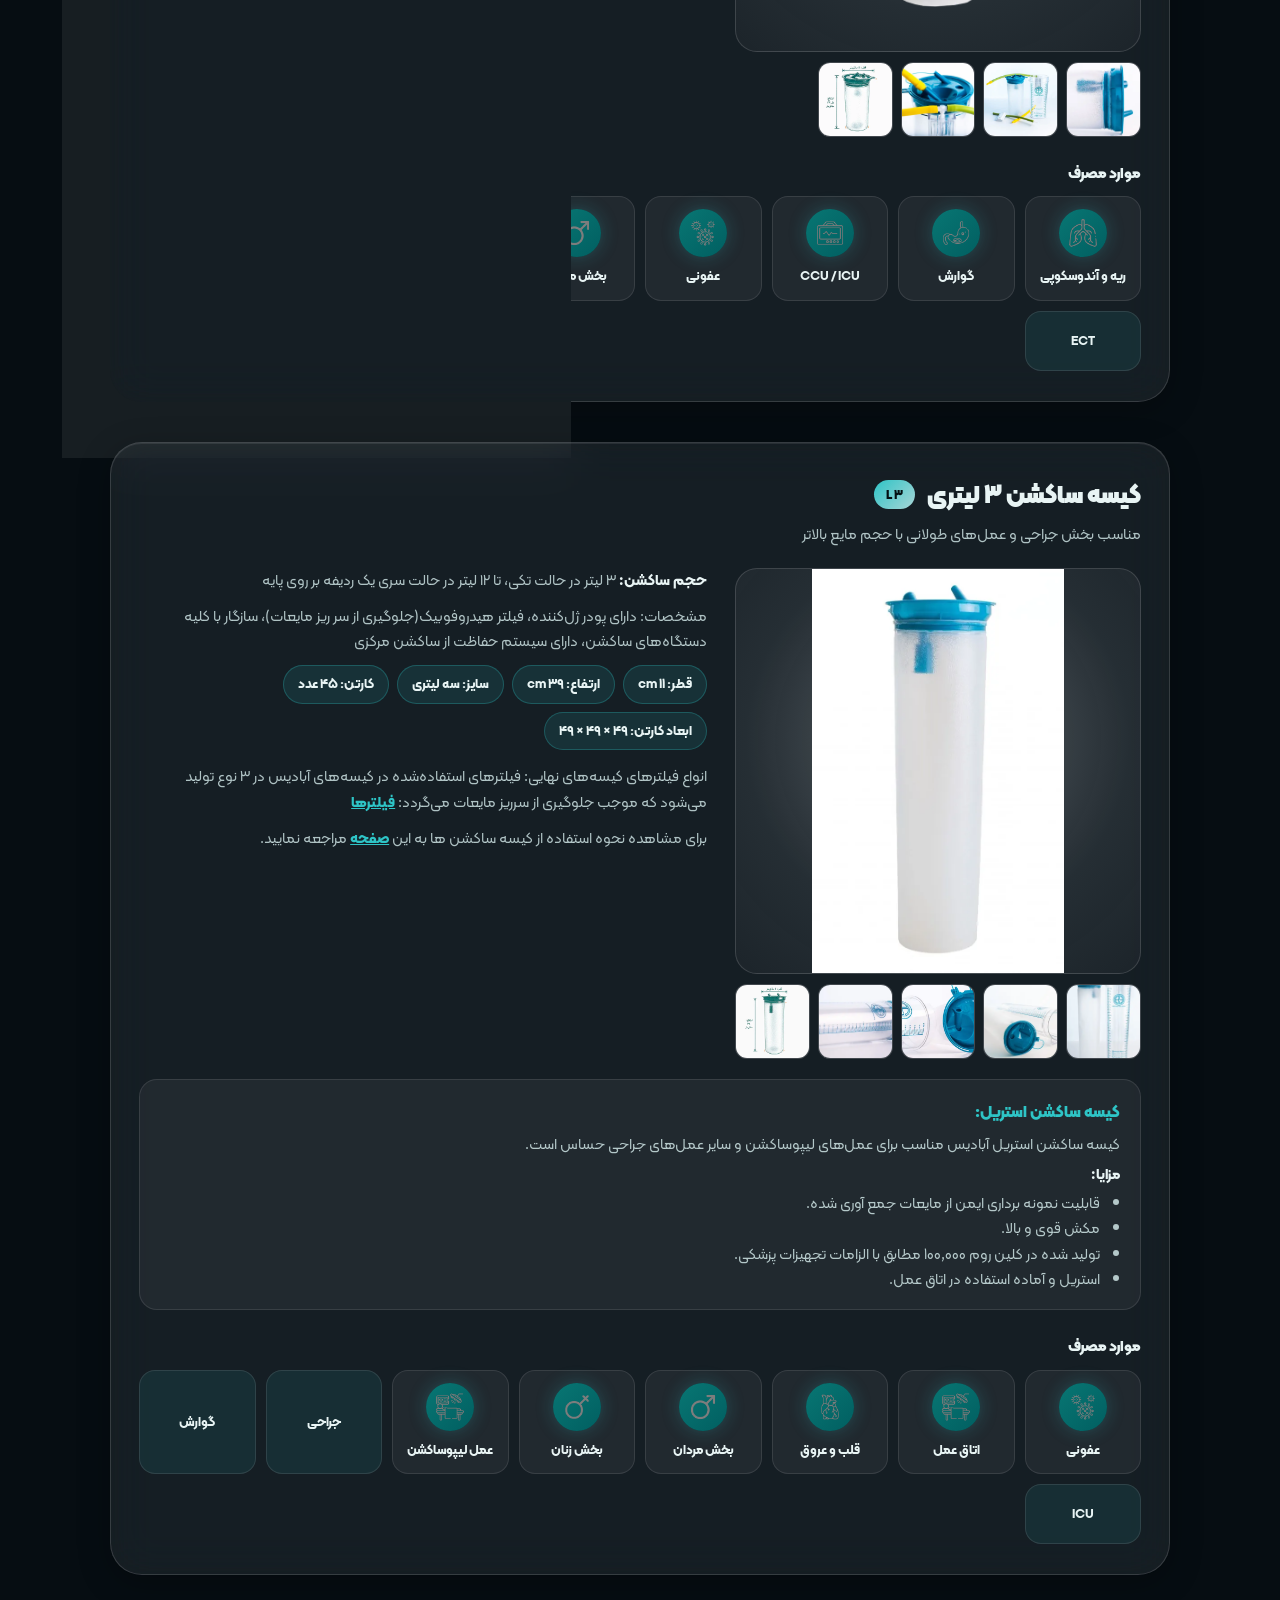
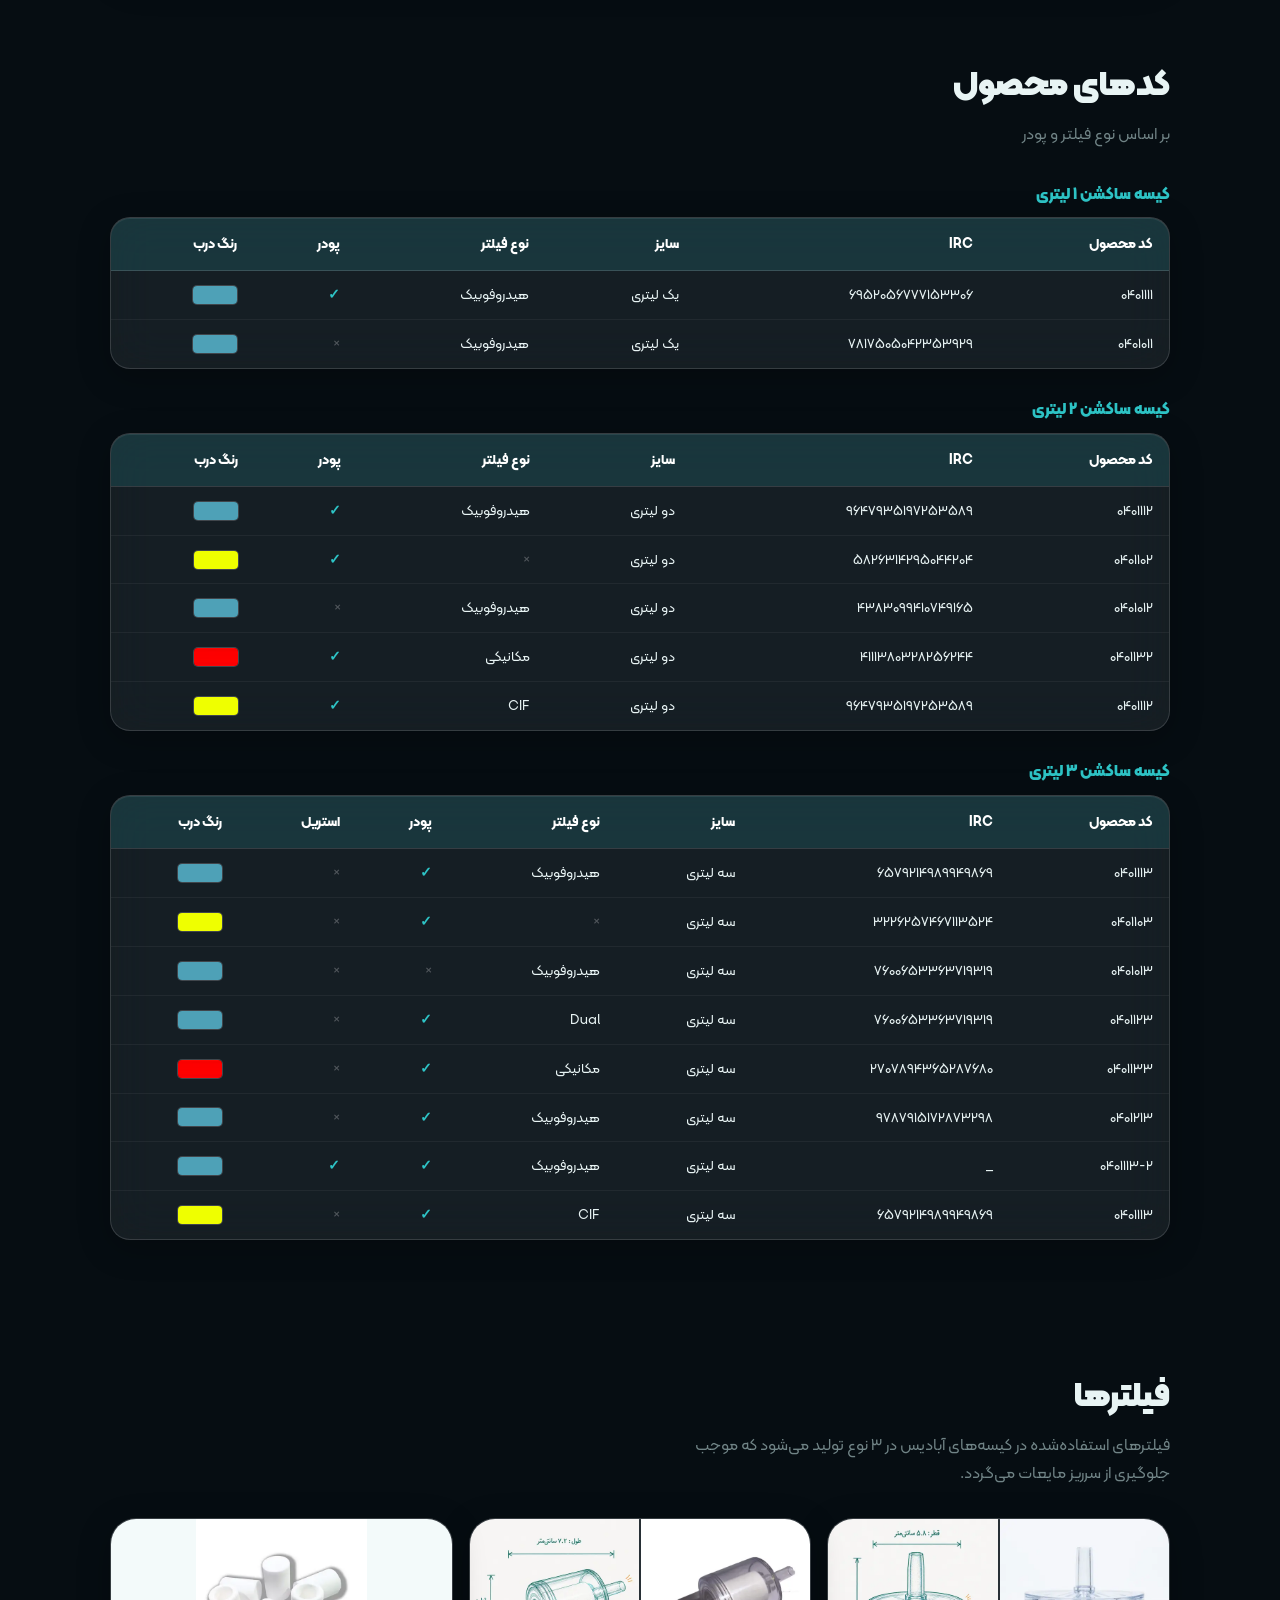
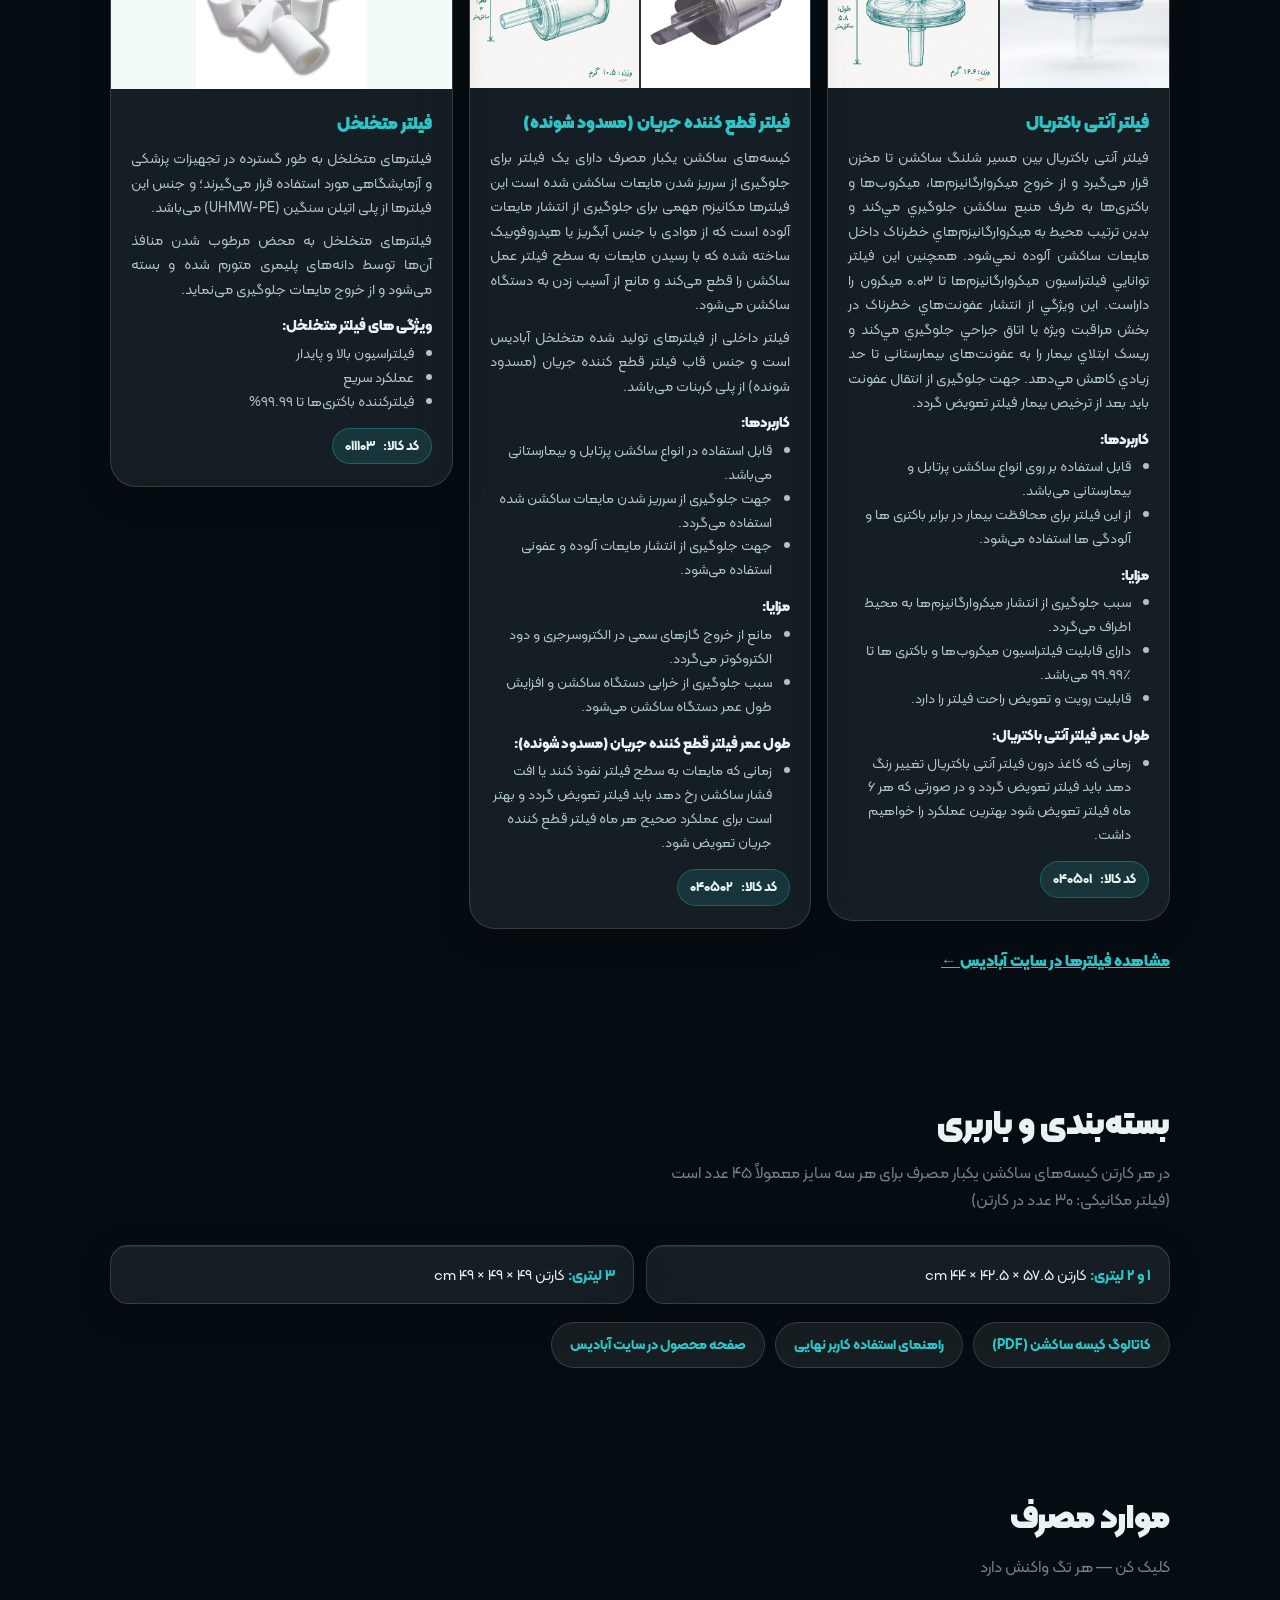
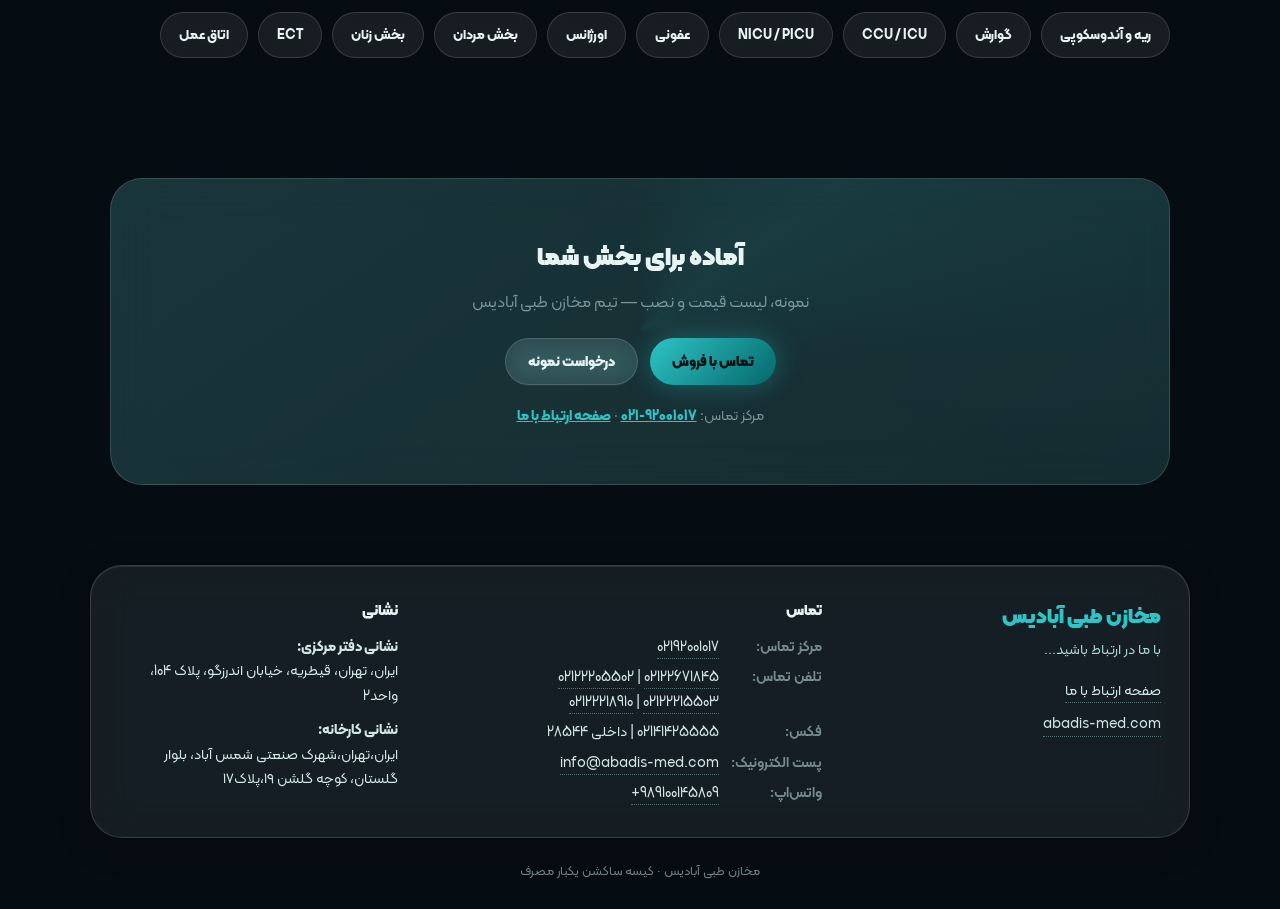
==== commit bf4b35e7: "glass: client-ready — clearer seamless-loop hero, free-rotation 3D viewer, full product info (sizes," ====
--- a/glass/index.html
+++ b/glass/index.html
@@ -3,7 +3,29 @@
 <head>
 <meta charset="UTF-8" />
 <meta name="viewport" content="width=device-width, initial-scale=1" />
-<title>کیسه ساکشن آبادیس — Glass</title>
+<title>کیسه ساکشن آبادیس — مخازن طبی آبادیس</title>
+<meta name="description" content="کیسه ساکشن یکبار مصرف آبادیس در حجم‌های ۱، ۲ و ۳ لیتری؛ دارای پودر ژل‌کننده، فیلتر هیدروفوبیک و سیستم حفاظت از ساکشن مرکزی، سازگار با کلیه دستگاه‌های ساکشن." />
+<meta name="theme-color" content="#060d12" />
+<link rel="canonical" href="https://siaamak-ghodsi.github.io/abadis-scroll-scrub-demo/glass/" />
+<link rel="icon" href="./favicon.ico" sizes="any" />
+<link rel="icon" type="image/png" sizes="32x32" href="./img/favicon-32.png" />
+<link rel="apple-touch-icon" href="./img/apple-touch-icon.png" />
+<meta property="og:type" content="website" />
+<meta property="og:locale" content="fa_IR" />
+<meta property="og:site_name" content="مخازن طبی آبادیس" />
+<meta property="og:title" content="کیسه ساکشن یکبار مصرف آبادیس" />
+<meta property="og:description" content="یک، دو و سه لیتری — با پودر ژل‌کننده، فیلتر هیدروفوبیک و سازگاری کامل با دستگاه‌های ساکشن بیمارستانی" />
+<meta property="og:url" content="https://siaamak-ghodsi.github.io/abadis-scroll-scrub-demo/glass/" />
+<meta property="og:image" content="https://siaamak-ghodsi.github.io/abadis-scroll-scrub-demo/glass/img/og-image.jpg" />
+<meta property="og:image:width" content="1200" />
+<meta property="og:image:height" content="630" />
+<meta name="twitter:card" content="summary_large_image" />
+<meta name="twitter:title" content="کیسه ساکشن یکبار مصرف آبادیس" />
+<meta name="twitter:description" content="یک، دو و سه لیتری — با پودر ژل‌کننده، فیلتر هیدروفوبیک و سازگاری کامل با دستگاه‌های ساکشن بیمارستانی" />
+<meta name="twitter:image" content="https://siaamak-ghodsi.github.io/abadis-scroll-scrub-demo/glass/img/og-image.jpg" />
+<link rel="preload" href="./fonts/kalameh/KalamehWeb-FaNum-Regular.woff2" as="font" type="font/woff2" crossorigin />
+<link rel="preload" href="./fonts/kalameh/KalamehWeb-FaNum-Black.woff2" as="font" type="font/woff2" crossorigin />
+<link rel="preload" href="./media/hero-poster.jpg" as="image" />
 <script type="importmap">
 {"imports":{"three":"./vendor/three/build/three.module.js","three/addons/":"./vendor/three/examples/jsm/"}}
 </script>
@@ -22,9 +44,9 @@
   --glass-strong:rgba(255,255,255,0.12);
   --teal:#2ec4c6;
   --teal-deep:#05686b;
-  --blood:#c41e3a;
-  --blood-dark:#8b1528;
-  --plasma:#ff6b8a;
+  --blood:#0e7475;
+  --blood-dark:#015F61;
+  --plasma:#e8f3f3;
   --ink:#e8f4f4;
   --muted:rgba(200,230,230,0.55);
   --font:"Kalameh",Tahoma,sans-serif;
@@ -44,7 +66,7 @@
   position:fixed;inset:0;z-index:0;pointer-events:none;
   background:
     radial-gradient(ellipse 80% 50% at 20% 20%, rgba(46,196,198,0.18), transparent 50%),
-    radial-gradient(ellipse 60% 40% at 80% 70%, rgba(196,30,58,0.12), transparent 45%),
+    radial-gradient(ellipse 60% 40% at 80% 70%, rgba(14,116,117,0.16), transparent 45%),
     radial-gradient(ellipse 50% 50% at 50% 100%, rgba(5,104,107,0.2), transparent 40%),
     var(--bg);
 }
@@ -72,7 +94,7 @@
   background:rgba(6,13,18,0.75);
   box-shadow:0 12px 40px rgba(0,0,0,0.4);
 }
-.logo{font-weight:900;font-size:1.15rem;letter-spacing:-0.02em}
+.logo{font-weight:900;font-size:1.15rem;letter-spacing:-0.02em;color:var(--ink);text-decoration:none}
 .logo span{color:var(--teal)}
 .nav{display:flex;gap:18px}
 .nav a{
@@ -81,6 +103,7 @@
 }
 .nav a:hover{color:var(--teal)}
 .btn{
+  text-decoration:none;
   display:inline-flex;align-items:center;justify-content:center;
   padding:11px 22px;border-radius:999px;border:none;cursor:pointer;
   font-family:inherit;font-weight:800;font-size:0.88rem;
@@ -96,7 +119,8 @@
   backdrop-filter:blur(12px);
 }
 .btn-ghost:hover{background:var(--glass-strong);transform:translateY(-2px)}
-@media(max-width:700px){.nav{display:none}.header{padding:10px 14px}}
+@media(max-width:900px){.nav{display:none}}
+@media(max-width:700px){.header{padding:10px 14px}}
 
 /* hero */
 .hero{
@@ -108,14 +132,19 @@
   position:absolute;inset:0;z-index:0;overflow:hidden;
 }
 .hero-video video{
-  width:100%;height:100%;object-fit:cover;
-  opacity:0.28;filter:saturate(0.6) brightness(0.5);
+  width:100%;height:100%;object-fit:cover;display:block;
+  filter:saturate(0.9) brightness(0.68) contrast(1.04);
 }
 .hero-veil{
   position:absolute;inset:0;z-index:1;
   background:
-    linear-gradient(180deg,rgba(6,13,18,0.5),rgba(6,13,18,0.85)),
-    radial-gradient(ellipse at 50% 40%,transparent 20%,rgba(6,13,18,0.7) 80%);
+    radial-gradient(ellipse 46% 34% at 50% 52%,rgba(6,13,18,0.5),rgba(6,13,18,0.18) 70%,transparent 100%),
+    linear-gradient(180deg,rgba(6,13,18,0.42) 0%,rgba(6,13,18,0.06) 26%,rgba(6,13,18,0.06) 62%,rgba(6,13,18,0.7) 86%,#060d12 100%);
+}
+@media(max-width:700px){
+  .hero-veil{background:
+    radial-gradient(ellipse 80% 34% at 50% 52%,rgba(6,13,18,0.52),rgba(6,13,18,0.2) 70%,transparent 100%),
+    linear-gradient(180deg,rgba(6,13,18,0.42) 0%,rgba(6,13,18,0.08) 26%,rgba(6,13,18,0.08) 62%,rgba(6,13,18,0.7) 86%,#060d12 100%)}
 }
 .hero-inner{position:relative;z-index:2;max-width:720px}
 .hero-inner .chip{
@@ -130,10 +159,11 @@
   margin-bottom:16px;letter-spacing:-0.03em;
 }
 .hero-inner h1 .grad{
-  background:linear-gradient(105deg,#2ec4c6,#a8d5d6,#ff6b8a);
+  background:linear-gradient(105deg,#2ec4c6,#a8d5d6,#e8f3f3);
   -webkit-background-clip:text;background-clip:text;color:transparent;
 }
-.hero-inner p{color:var(--muted);font-size:1.08rem;margin-bottom:32px;max-width:480px;margin-inline:auto}
+.hero-inner h1,.hero-inner p{text-shadow:0 2px 22px rgba(0,0,0,0.55)}
+.hero-inner p{color:rgba(232,244,244,0.9);font-size:1.08rem;margin-bottom:32px;max-width:480px;margin-inline:auto}
 .hero-actions{display:flex;gap:12px;justify-content:center;flex-wrap:wrap}
 @keyframes floatY{0%,100%{transform:translateY(0)}50%{transform:translateY(-6px)}}
 
@@ -163,7 +193,7 @@
 }
 .blood-card:hover{
   transform:translateY(-10px) scale(1.02);
-  box-shadow:0 24px 60px rgba(196,30,58,0.2), 0 0 0 1px rgba(46,196,198,0.2);
+  box-shadow:0 24px 60px rgba(5,104,107,0.3), 0 0 0 1px rgba(46,196,198,0.2);
 }
 
 /* glass face */
@@ -191,9 +221,9 @@
   z-index:1;
   background:
     linear-gradient(180deg,
-      rgba(255,107,138,0.55) 0%,
-      rgba(196,30,58,0.85) 40%,
-      rgba(139,21,40,0.95) 100%);
+      rgba(232,243,243,0.55) 0%,
+      rgba(8,118,115,0.85) 40%,
+      rgba(1,95,97,0.95) 100%);
   transition:height 1.1s var(--ease);
   border-radius:0 0 28px 28px;
   overflow:hidden;
@@ -203,7 +233,7 @@
   content:"";
   position:absolute;top:-12px;left:-10%;right:-10%;
   height:24px;
-  background:rgba(255,107,138,0.5);
+  background:rgba(232,243,243,0.45);
   border-radius:50%;
   animation:wave 2.4s ease-in-out infinite;
 }
@@ -273,7 +303,7 @@
   transition:background .3s,color .3s;
 }
 .blood-card.filled .card-status,
-.blood-card.filling .card-status{background:rgba(196,30,58,0.5);color:#fff;border-color:rgba(255,107,138,0.4)}
+.blood-card.filling .card-status{background:rgba(6,97,99,0.65);color:#fff;border-color:rgba(232,243,243,0.4)}
 .blood-card.suctioning .card-status{background:rgba(46,196,198,0.4);color:#fff;border-color:rgba(46,196,198,0.5)}
 
 /* color variants for different cards */
@@ -286,9 +316,9 @@
 }
 .blood-card[data-tint="violet"] .liquid::before{background:rgba(180,140,255,0.5)}
 .blood-card[data-tint="amber"] .liquid{
-  background:linear-gradient(180deg,rgba(255,200,100,0.5),rgba(230,140,40,0.85),rgba(160,80,10,0.95));
-}
-.blood-card[data-tint="amber"] .liquid::before{background:rgba(255,200,100,0.5)}
+  background:linear-gradient(180deg,rgba(243,250,250,0.5),rgba(14,116,117,0.85),rgba(6,97,99,0.95));
+}
+.blood-card[data-tint="amber"] .liquid::before{background:rgba(243,250,250,0.5)}
 
 /* stats glass pills */
 .stats{
@@ -410,14 +440,14 @@
 .size-card h3{font-size:1.05rem;font-weight:800;margin-bottom:8px}
 .size-card p{font-size:0.88rem;color:var(--muted)}
 .size-card[data-c="1"]{--c1:#2ec4c6;--c2:#7ee8ea}
-.size-card[data-c="2"]{--c1:#ff6b8a;--c2:#c41e3a}
+.size-card[data-c="2"]{--c1:#f3fafa;--c2:#8fd3d4}
 .size-card[data-c="3"]{--c1:#b48cff;--c2:#6e46c8}
 
 /* CTA */
 .cta{
   border-radius:32px;padding:56px 32px;text-align:center;
   background:
-    linear-gradient(145deg,rgba(46,196,198,0.15),rgba(196,30,58,0.1)),
+    linear-gradient(145deg,rgba(46,196,198,0.15),rgba(5,104,107,0.18)),
     var(--glass);
   border:1px solid var(--glass-border);
   backdrop-filter:blur(24px);
@@ -448,9 +478,155 @@
 }
 body:hover .cursor-glow{opacity:1}
 
+/* ===== additions: product info in the glass style ===== */
+.glass-soft{background:rgba(255,255,255,0.05);border:1px solid rgba(255,255,255,0.1);border-radius:18px}
+.page a:not(.btn):not(.tag):not(.gal-main):not([data-gallery]){color:var(--teal)}
+.intro-text{border-radius:28px;padding:28px 26px}
+.intro-text p{color:rgba(214,236,236,0.82);margin-bottom:12px}
+.intro-text p:last-child{margin-bottom:0}
+
+/* 3D viewer (trackball, from the product page) */
+.viewer-box{
+  user-select:none;-webkit-user-select:none;-webkit-tap-highlight-color:transparent;
+  background:radial-gradient(circle at 50% 46%,rgba(232,243,243,0.16),rgba(46,196,198,0.05) 48%,transparent 72%),var(--glass);
+}
+.viewer-box canvas{touch-action:pan-y;outline:none}
+.viewer-box .pv-canvas{position:relative;z-index:1;opacity:0;transition:opacity .5s ease}
+.viewer-box.pv-ready .pv-canvas{opacity:1}
+.pv-grab{position:absolute;z-index:2;touch-action:none;cursor:grab}
+.viewer-box.pv-grabbing,.viewer-box.pv-grabbing .pv-grab,.viewer-box.pv-grabbing canvas{cursor:grabbing}
+.pv-fallback{position:absolute;inset:0;width:100%;height:100%;object-fit:contain;display:none;padding:6%}
+.viewer-box.pv-failed .pv-fallback{display:block}
+.viewer-box.pv-failed .pv-canvas,.viewer-box.pv-failed .pv-hint,.viewer-box.pv-failed .pv-grab{display:none}
+.viewer-hint{z-index:3;transition:opacity .6s ease}
+.pv-hint--gone{opacity:0}
+
+/* size cards → details */
+.size-more{position:relative;display:inline-block;margin-top:14px;font-size:0.84rem;font-weight:700;text-decoration:none}
+.size-more:hover{text-decoration:underline}
+
+/* size detail blocks */
+.size-detail{padding-top:20px;padding-bottom:20px}
+.size-block{border-radius:32px;padding:30px 28px}
+@media(max-width:600px){.size-block{padding:22px 16px;border-radius:24px}}
+.size-block h3{font-size:clamp(1.25rem,2.6vw,1.6rem);font-weight:900;margin-bottom:6px;display:flex;align-items:center;gap:12px;flex-wrap:wrap}
+.size-block h3 .badge{font-size:0.8rem;font-weight:800;padding:4px 12px;border-radius:999px;color:#041012;background:linear-gradient(135deg,var(--teal),#a8d5d6)}
+.size-block .meta{color:rgba(214,236,236,0.8);font-size:0.95rem;margin-bottom:20px}
+.size-grid{display:grid;grid-template-columns:minmax(0,5fr) minmax(0,7fr);gap:28px;align-items:start}
+@media(max-width:800px){.size-grid{grid-template-columns:1fr;gap:18px}}
+.size-media{display:flex;flex-direction:column;gap:10px}
+.gal-main{display:block;border-radius:22px;overflow:hidden;aspect-ratio:1;
+  background:radial-gradient(circle at 50% 42%,rgba(243,250,250,0.3),rgba(232,243,243,0.08) 62%,rgba(255,255,255,0.03));
+  border:1px solid var(--glass-border)}
+.gal-main img{width:100%;height:100%;object-fit:contain;display:block;transition:transform .5s var(--ease)}
+.gal-main:hover img{transform:scale(1.04)}
+.gal-thumbs{display:grid;grid-template-columns:repeat(5,1fr);gap:8px}
+.gal-thumbs a{display:block;aspect-ratio:1;border-radius:12px;overflow:hidden;background:rgba(255,255,255,0.06);border:1px solid var(--glass-border);outline-offset:2px}
+.gal-thumbs img{width:100%;height:100%;object-fit:cover;display:block;transition:transform .35s var(--ease)}
+.gal-thumbs a:hover img{transform:scale(1.08)}
+.size-info .note{color:rgba(214,236,236,0.8);font-size:0.94rem;margin-bottom:10px}
+.size-info .note strong{color:var(--ink)}
+.size-info a,.sterile a{font-weight:700}
+.dims{display:flex;flex-wrap:wrap;gap:8px;margin:4px 0 14px}
+.dims span{white-space:nowrap;padding:7px 14px;border-radius:999px;font-size:0.84rem;font-weight:700;
+  background:rgba(46,196,198,0.12);border:1px solid rgba(46,196,198,0.28);color:var(--ink)}
+.sterile{padding:18px 20px;margin:20px 0 4px}
+.sterile h4{font-size:1.02rem;font-weight:800;color:var(--teal);margin-bottom:6px}
+.sterile p{color:rgba(214,236,236,0.82);font-size:0.93rem;margin-bottom:4px}
+.sterile p strong{color:var(--ink)}
+.sterile ul{padding-right:20px;color:rgba(214,236,236,0.82);font-size:0.93rem}
+.uses-h{font-size:0.95rem;font-weight:800;margin:24px 0 10px}
+.uses{display:grid;grid-template-columns:repeat(auto-fill,minmax(104px,1fr));gap:10px}
+.use{background:rgba(255,255,255,0.05);border:1px solid rgba(255,255,255,0.1);border-radius:16px;padding:12px 8px;text-align:center;
+  font-size:0.82rem;font-weight:700;color:var(--ink);display:flex;flex-direction:column;align-items:center;gap:8px;justify-content:center;
+  transition:transform .3s var(--spring),border-color .3s}
+.use:hover{transform:translateY(-4px);border-color:rgba(46,196,198,0.4)}
+.use-ic{width:48px;height:48px;border-radius:50%;background:linear-gradient(135deg,#087673,#015F61);display:grid;place-items:center;box-shadow:0 0 18px rgba(46,196,198,0.25)}
+.use-ic img{width:30px;height:30px}
+.use--text{min-height:60px;background:rgba(46,196,198,0.1)}
+
+/* codes */
+.codes-h{font-size:1.02rem;font-weight:800;margin:26px 0 10px;color:var(--teal)}
+.codes-h:first-of-type{margin-top:0}
+.irc{font-variant-numeric:tabular-nums;text-align:right}
+td img.lid{display:block;width:44px;height:18px;border-radius:4px;box-shadow:0 0 0 1px rgba(255,255,255,0.18)}
+
+/* filters */
+.filters{display:grid;grid-template-columns:repeat(3,1fr);gap:16px;align-items:start}
+@media(max-width:900px){.filters{grid-template-columns:1fr}}
+.filter-card{border-radius:26px;overflow:hidden;display:flex;flex-direction:column}
+.filter-media{display:grid;grid-template-columns:1fr 1fr;gap:2px;background:rgba(255,255,255,0.08)}
+.filter-media.one{grid-template-columns:1fr}
+.filter-media a{display:block;aspect-ratio:1;overflow:hidden;background:#f3fafa}
+.filter-media.one a{aspect-ratio:2/1}
+.filter-media img{width:100%;height:100%;object-fit:cover;display:block;transition:transform .4s var(--ease)}
+.filter-media.one img{object-fit:contain}
+.filter-media a:hover img{transform:scale(1.05)}
+.filter-body{padding:20px 20px 22px}
+.filter-body h3{font-size:1.08rem;font-weight:900;color:var(--teal);margin-bottom:8px}
+.filter-body p{color:rgba(214,236,236,0.8);font-size:0.9rem;margin-bottom:8px;text-align:justify}
+.filter-body h4{font-size:0.9rem;font-weight:800;margin:12px 0 4px}
+.filter-body ul{padding-right:18px;color:rgba(214,236,236,0.8);font-size:0.88rem}
+.filter-code{margin-top:14px;display:inline-flex;gap:8px;background:rgba(46,196,198,0.14);border:1px solid rgba(46,196,198,0.3);color:var(--ink);padding:6px 12px;border-radius:999px;font-size:0.84rem;font-weight:700}
+.more-link{display:inline-block;margin-top:18px;font-weight:800}
+
+/* packaging + documents */
+.carton{display:grid;grid-template-columns:1fr 1fr;gap:12px}
+@media(max-width:500px){.carton{grid-template-columns:1fr}}
+.carton div{border-radius:18px;padding:16px 18px;font-size:0.92rem}
+.carton strong{color:var(--teal)}
+.doc-links{display:flex;flex-wrap:wrap;gap:10px;margin-top:18px}
+.page .doc-links a{background:var(--glass);border:1px solid var(--glass-border);color:var(--ink);padding:10px 18px;border-radius:999px;
+  font-weight:700;font-size:0.88rem;text-decoration:none;backdrop-filter:blur(10px);-webkit-backdrop-filter:blur(10px);
+  transition:transform .3s var(--spring),background .25s,border-color .25s}
+.page .doc-links a:hover{transform:translateY(-3px);background:rgba(46,196,198,0.2);border-color:var(--teal)}
+
+/* tags as links */
+.tag{text-decoration:none;display:inline-block}
+
+/* CTA */
+.cta-actions{position:relative;z-index:1;display:flex;gap:12px;justify-content:center;flex-wrap:wrap}
+.cta .cta-sub{margin:18px 0 0;font-size:0.9rem}
+.cta .cta-sub a{color:var(--ink);font-weight:700}
+
+/* contact footer */
+footer.site-footer{text-align:right;padding:20px 20px 28px;font-size:0.9rem;color:var(--muted)}
+.foot-card{max-width:1100px;margin:0 auto;border-radius:32px;padding:32px 28px;display:grid;grid-template-columns:1.1fr 1.4fr 1fr;gap:32px}
+@media(max-width:800px){.foot-card{grid-template-columns:1fr;gap:22px;padding:24px 18px;border-radius:24px}}
+.foot-brand strong{display:block;color:var(--teal);font-size:1.3rem;font-weight:900}
+.foot-brand span{display:block;color:#a8d5d6;margin-top:4px}
+.foot-links{display:flex;flex-direction:column;gap:8px;align-items:flex-start;margin-top:16px}
+.site-footer h3{color:var(--ink);font-size:0.95rem;font-weight:800;margin-bottom:10px}
+.site-footer dl{display:grid;grid-template-columns:auto 1fr;gap:6px 12px}
+.site-footer dt{color:var(--muted);font-weight:600;white-space:nowrap}
+.site-footer dd{color:#d4e7e8;min-width:0;overflow-wrap:anywhere}
+.site-footer a{color:#d4e7e8;text-decoration:none;border-bottom:1px dotted rgba(168,213,214,.45)}
+.site-footer a:hover{color:var(--teal)}
+.site-footer p{color:#d4e7e8;margin-bottom:10px}
+.foot-copy{max-width:1100px;margin:22px auto 0;font-size:0.8rem;color:var(--muted);text-align:center}
+
+/* lightbox */
+.lb{position:fixed;inset:0;z-index:500;background:rgba(4,12,16,.86);backdrop-filter:blur(14px);-webkit-backdrop-filter:blur(14px);display:none;align-items:center;justify-content:center;touch-action:pan-y pinch-zoom}
+.lb.open{display:flex}
+.lb figure{margin:0;max-width:min(92vw,1200px);max-height:86vh;display:flex;flex-direction:column;align-items:center;gap:10px}
+.lb img{max-width:100%;max-height:78vh;object-fit:contain;border-radius:18px;background:#f3fafa}
+.lb figcaption{color:#cfe6e6;font-size:0.9rem;text-align:center}
+.lb button{position:absolute;background:var(--glass);border:1px solid var(--glass-border);color:#fff;width:48px;height:48px;border-radius:50%;font-size:1.5rem;cursor:pointer;font-family:inherit;display:grid;place-items:center;backdrop-filter:blur(10px)}
+.lb button:hover{background:rgba(46,196,198,.35)}
+.lb .lb-close{top:16px;left:16px}
+.lb .lb-prev{right:16px;top:50%;transform:translateY(-50%)}
+.lb .lb-next{left:16px;top:50%;transform:translateY(-50%)}
+.lb .lb-count{position:absolute;top:26px;right:24px;color:#9fbcbe;font-size:.85rem}
+@media(max-width:600px){.lb .lb-prev,.lb .lb-next{top:auto;bottom:18px;transform:none}}
+body.lb-lock{overflow:hidden}
+section[id],footer[id]{scroll-margin-top:84px}
+.table-wrap th,.table-wrap td{white-space:nowrap}
+.table-wrap{margin-bottom:6px;-webkit-overflow-scrolling:touch}
+
 @media(prefers-reduced-motion:reduce){
   *,*::before,*::after{animation-duration:0.01ms!important;transition-duration:0.01ms!important}
   .hero-video video{display:none}
+  .hero-video{background:url("./media/hero-poster.jpg") center/cover;filter:brightness(0.68)}
 }
 </style>
 </head>
@@ -459,20 +635,23 @@
 <div class="cursor-glow" id="glow" aria-hidden="true"></div>
 
 <header class="header glass" id="header">
-  <div class="logo">آبا<span>دیس</span></div>
+  <a class="logo" href="#top" aria-label="آبادیس — بازگشت به بالا">آبا<span>دیس</span></a>
   <nav class="nav">
     <a href="#features">ویژگی‌ها</a>
     <a href="#viewer">مدل ۳بعدی</a>
     <a href="#sizes">سایزها</a>
     <a href="#codes">کدها</a>
+    <a href="#filters">فیلترها</a>
+    <a href="#contact">تماس</a>
   </nav>
-  <button class="btn btn-primary" type="button">تماس فروش</button>
+  <a class="btn btn-primary" href="#contact">تماس فروش</a>
 </header>
 
-<section class="hero">
+<section class="hero" id="top">
   <div class="hero-video">
-    <video autoplay muted loop playsinline id="heroVid">
-      <source src="./media/hospital-hero.mp4" type="video/mp4" />
+    <video autoplay muted loop playsinline preload="auto" poster="./media/hero-poster.jpg" id="heroVid" disablepictureinpicture disableremoteplayback aria-hidden="true" tabindex="-1">
+      <source src="./media/hero-mobile.mp4" type="video/mp4" media="(max-width: 800px)" />
+      <source src="./media/hero-1080.mp4" type="video/mp4" />
     </video>
   </div>
   <div class="hero-veil"></div>
@@ -565,11 +744,21 @@
     </div>
   </section>
 
+  <section class="section" id="intro">
+    <h2 class="section-title">کیسه ساکشن یکبار مصرف</h2>
+    <p class="section-sub">تولید شرکت دانش‌بنیان مخازن طبی آبادیس برای کنترل عفونت و ایمنی جریان کار در مراکز درمانی</p>
+    <div class="intro-text glass">
+        <p>کیسه‌های ساکشن آبادیس در حجم‌های یک، دو و سه لیتری تولید می‌شوند و دارای سه نوع فیلتراسیون هیدروفوبیک، دوئال و مکانیکی هستند.</p>
+        <p>ویژگی‌های مشترک: پودر ژل‌کننده، جلوگیری از سرریز مایعات، سازگاری با کلیه دستگاه‌های ساکشن، سیستم حفاظت از ساکشن مرکزی.</p>
+        <p>قابل نصب به‌صورت تکی و سری روی پایه ثابت (دیواری) و پرتابل — نصب و خدمات پس از فروش رایگان.</p>
+      </div>
+  </section>
+
   <section class="section" id="viewer">
     <div class="viewer-section">
       <div class="viewer-copy">
         <h2>محصول را بچرخان</h2>
-        <p>مدل واقعی کیسه ساکشن ۲ لیتری — بکش، زوم کن، لمس کن.</p>
+        <p>مدل واقعی کیسه ساکشن ۲ لیتری — بکش، بچرخان، لمس کن.</p>
         <ul>
           <li>فیلتر هیدروفوبیک / مکانیکی / CIF</li>
           <li>با یا بدون پودر ژل‌کننده</li>
@@ -579,9 +768,10 @@
         <button class="btn btn-primary" type="button" id="fillAll">همه کارت‌ها را پر کن</button>
       </div>
       <div class="viewer-box glass" id="productViewer">
-        <div class="viewer-loading" id="viewerLoading">بارگذاری مدل…</div>
-        <canvas id="productCanvas"></canvas>
-        <div class="viewer-hint">بکش تا بچرخد</div>
+        <img class="pv-fallback" src="./img/product-still.webp" width="800" height="800" alt="کیسه ساکشن ۲ لیتری آبادیس با درب فیروزه‌ای" loading="lazy" decoding="async" />
+        <div class="viewer-loading pv-loading" id="viewerLoading">بارگذاری مدل…</div>
+        <canvas id="productCanvas" class="pv-canvas" aria-label="مدل سه‌بعدی کیسه ساکشن ۲ لیتری؛ برای چرخاندن بکشید"></canvas>
+        <div class="viewer-hint pv-hint">بکش تا بچرخد</div>
       </div>
     </div>
   </section>
@@ -594,53 +784,314 @@
         <div class="vol">۱ L</div>
         <h3>یک لیتری</h3>
         <p>آمبولانس، دندانپزشکی، چشم، کودکان — ارتفاع ۱۵.۵ cm</p>
+        <a class="size-more" href="#s1">مشخصات، تصاویر و موارد مصرف ←</a>
       </div>
       <div class="size-card glass" data-c="2">
         <div class="vol">۲ L</div>
         <h3>دو لیتری</h3>
         <p>ICU، CCU، گوارش، ریه — ارتفاع ۲۴.۵ cm</p>
+        <a class="size-more" href="#s2">مشخصات، تصاویر و موارد مصرف ←</a>
       </div>
       <div class="size-card glass" data-c="3">
         <div class="vol">۳ L</div>
         <h3>سه لیتری</h3>
         <p>جراحی و عمل‌های طولانی — کارتن ۴۹×۴۹×۴۹</p>
+        <a class="size-more" href="#s3">مشخصات، تصاویر و موارد مصرف ←</a>
       </div>
     </div>
   </section>
 
+<section class="section size-detail" id="s1">
+      <div class="size-block glass">
+        <h3>کیسه ساکشن ۱ لیتری <span class="badge">۱ L</span></h3>
+        <p class="meta">مناسب بخش‌های اورژانس سبک، آمبولانس، دندانپزشکی، چشم و کودکان</p>
+        <div class="size-grid">
+        <div class="size-media">
+          <a class="gal-main" href="./img/p/p1-main.webp" data-gallery="s1" data-w="900" data-h="900" aria-label="نمایش بزرگ‌تر: کیسه ساکشن ۱ لیتری آبادیس">
+            <img src="./img/p/p1-main.webp" width="900" height="900" loading="lazy" decoding="async" alt="کیسه ساکشن ۱ لیتری آبادیس">
+          </a>
+          <div class="gal-thumbs">
+            <a href="./img/p/p1-g1.webp" data-gallery="s1" data-w="1543" data-h="1600" aria-label="نمایش بزرگ‌تر: نمای نزدیک از داخل درب کیسه ساکشن ۱ لیتری"><img src="./img/p/p1-g1-t.webp" width="463" height="480" loading="lazy" decoding="async" alt="نمای نزدیک از داخل درب کیسه ساکشن ۱ لیتری"></a>
+            <a href="./img/p/p1-g2.webp" data-gallery="s1" data-w="1600" data-h="1067" aria-label="نمایش بزرگ‌تر: درب و فیلتر کیسه ساکشن ۱ لیتری از نمای جانبی"><img src="./img/p/p1-g2-t.webp" width="480" height="320" loading="lazy" decoding="async" alt="درب و فیلتر کیسه ساکشن ۱ لیتری از نمای جانبی"></a>
+            <a href="./img/p/p1-g3.webp" data-gallery="s1" data-w="1600" data-h="1067" aria-label="نمایش بزرگ‌تر: کیسه ساکشن ۱ لیتری آبادیس در کنار مخزن مدرج"><img src="./img/p/p1-g3-t.webp" width="480" height="320" loading="lazy" decoding="async" alt="کیسه ساکشن ۱ لیتری آبادیس در کنار مخزن مدرج"></a>
+            <a href="./img/p/p1-g4.webp" data-gallery="s1" data-w="1600" data-h="1067" aria-label="نمایش بزرگ‌تر: سه کیسه ساکشن ۱ لیتری با شلنگ‌های اتصال"><img src="./img/p/p1-g4-t.webp" width="480" height="320" loading="lazy" decoding="async" alt="سه کیسه ساکشن ۱ لیتری با شلنگ‌های اتصال"></a>
+            <a href="./img/p/p1-g5.webp" data-gallery="s1" data-w="1254" data-h="1254" aria-label="نمایش بزرگ‌تر: ابعاد کیسه ساکشن ۱ لیتری: قطر ۱۱ و ارتفاع ۱۵٫۵ سانتی‌متر"><img src="./img/p/p1-g5-t.webp" width="480" height="480" loading="lazy" decoding="async" alt="ابعاد کیسه ساکشن ۱ لیتری: قطر ۱۱ و ارتفاع ۱۵٫۵ سانتی‌متر"></a>
+          </div>
+        </div>
+        <div class="size-info">
+        <p class="note"><strong>حجم ساکشن:</strong> یک لیتر</p>
+        <div class="dims">
+          <span>قطر: ۱۱ cm</span>
+          <span>ارتفاع: ۱۵.۵ cm</span>
+          <span>کارتن: ۴۵ عدد</span>
+          <span>ابعاد کارتن: ۵۷.۵ × ۴۲.۵ × ۴۴</span>
+        </div>
+        <p class="note">مشخصات: پودر ژل‌کننده، فیلتر هیدروفوبیک، سازگار با کلیه دستگاه‌های ساکشن، حفاظت از ساکشن مرکزی</p>
+        <p class="note">انواع فیلترهای کیسه‌های نهایی: فیلترهای استفاده‌شده در کیسه‌های آبادیس در ۳ نوع تولید می‌شود که موجب جلوگیری از سرریز مایعات می‌گردد: <a href="#filters">فیلترها</a></p>
+        <p class="note">برای مشاهده نحوه استفاده از کیسه ساکشن ها به این <a href="https://abadis-med.com/راهنمای-نصب/راهنمای-استفاده-کاربر-نهایی/" target="_blank" rel="noopener">صفحه</a> مراجعه نمایید.</p>
+        </div>
+        </div>
+        <h4 class="uses-h">موارد مصرف</h4>
+        <div class="uses">
+          <div class="use"><span class="use-ic"><img src="./img/use/ambulance.webp" width="100" height="100" loading="lazy" decoding="async" alt=""></span>آمبولانس</div>
+          <div class="use"><span class="use-ic"><img src="./img/use/infectious.webp" width="100" height="100" loading="lazy" decoding="async" alt=""></span>عفونی</div>
+          <div class="use"><span class="use-ic"><img src="./img/use/dentistry.webp" width="100" height="100" loading="lazy" decoding="async" alt=""></span>دندانپزشکی</div>
+          <div class="use"><span class="use-ic"><img src="./img/use/eye.webp" width="100" height="100" loading="lazy" decoding="async" alt=""></span>چشم</div>
+          <div class="use"><span class="use-ic"><img src="./img/use/children.webp" width="100" height="100" loading="lazy" decoding="async" alt=""></span>کودکان</div>
+        </div>
+      </div>
+    </section>
+    <!-- 2L -->
+    <section class="section size-detail" id="s2">
+      <div class="size-block glass">
+        <h3>کیسه ساکشن ۲ لیتری <span class="badge">۲ L</span></h3>
+        <p class="meta">حجم ساکشن: ۲ لیتر تکی · تا ۸ لیتر سری یک‌ردیفه · تا ۱۶ لیتر سری دو‌ردیفه روی یک پایه</p>
+        <div class="size-grid">
+        <div class="size-media">
+          <a class="gal-main" href="./img/p/p2-main.webp" data-gallery="s2" data-w="900" data-h="900" aria-label="نمایش بزرگ‌تر: کیسه ساکشن ۲ لیتری آبادیس">
+            <img src="./img/p/p2-main.webp" width="900" height="900" loading="lazy" decoding="async" alt="کیسه ساکشن ۲ لیتری آبادیس">
+          </a>
+          <div class="gal-thumbs">
+            <a href="./img/p/p2-g1.webp" data-gallery="s2" data-w="1030" data-h="687" aria-label="نمایش بزرگ‌تر: درب و فیلتر کیسه ساکشن ۲ لیتری از نمای جانبی"><img src="./img/p/p2-g1-t.webp" width="480" height="320" loading="lazy" decoding="async" alt="درب و فیلتر کیسه ساکشن ۲ لیتری از نمای جانبی"></a>
+            <a href="./img/p/p2-g2.webp" data-gallery="s2" data-w="1030" data-h="1030" aria-label="نمایش بزرگ‌تر: کیسه ساکشن ۲ لیتری آبادیس داخل مخزن مدرج با شلنگ"><img src="./img/p/p2-g2-t.webp" width="480" height="480" loading="lazy" decoding="async" alt="کیسه ساکشن ۲ لیتری آبادیس داخل مخزن مدرج با شلنگ"></a>
+            <a href="./img/p/p2-g3.webp" data-gallery="s2" data-w="1030" data-h="687" aria-label="نمایش بزرگ‌تر: اتصال شلنگ‌ها به درب کیسه ساکشن ۲ لیتری"><img src="./img/p/p2-g3-t.webp" width="480" height="320" loading="lazy" decoding="async" alt="اتصال شلنگ‌ها به درب کیسه ساکشن ۲ لیتری"></a>
+            <a href="./img/p/p2-g4.webp" data-gallery="s2" data-w="1254" data-h="1254" aria-label="نمایش بزرگ‌تر: ابعاد کیسه ساکشن ۲ لیتری: قطر ۱۱ و ارتفاع ۲۴٫۵ سانتی‌متر"><img src="./img/p/p2-g4-t.webp" width="480" height="480" loading="lazy" decoding="async" alt="ابعاد کیسه ساکشن ۲ لیتری: قطر ۱۱ و ارتفاع ۲۴٫۵ سانتی‌متر"></a>
+          </div>
+        </div>
+        <div class="size-info">
+        <div class="dims">
+          <span>قطر: ۱۱ cm</span>
+          <span>ارتفاع: ۲۴.۵ cm</span>
+          <span>کارتن: ۴۵ عدد</span>
+          <span>ابعاد کارتن: ۵۷.۵ × ۴۲.۵ × ۴۴</span>
+        </div>
+        <p class="note">مشخصات: پودر ژل‌کننده، فیلتر هیدروفوبیک (جلوگیری از سرریز)، سازگار با کلیه دستگاه‌های ساکشن، سیستم حفاظت از ساکشن مرکزی</p>
+        <p class="note">انواع فیلترهای کیسه‌های نهایی: فیلترهای استفاده‌شده در کیسه‌های آبادیس در ۳ نوع تولید می‌شود که موجب جلوگیری از سرریز مایعات می‌گردد: <a href="#filters">فیلترها</a></p>
+        <p class="note">برای مشاهده نحوه استفاده از کیسه ساکشن ها به این <a href="https://abadis-med.com/راهنمای-نصب/راهنمای-استفاده-کاربر-نهایی/" target="_blank" rel="noopener">صفحه</a> مراجعه نمایید.</p>
+        </div>
+        </div>
+        <h4 class="uses-h">موارد مصرف</h4>
+        <div class="uses">
+          <div class="use"><span class="use-ic"><img src="./img/use/lung.webp" width="100" height="100" loading="lazy" decoding="async" alt=""></span>ریه و آندوسکوپی</div>
+          <div class="use"><span class="use-ic"><img src="./img/use/gi.webp" width="100" height="100" loading="lazy" decoding="async" alt=""></span>گوارش</div>
+          <div class="use"><span class="use-ic"><img src="./img/use/icu.webp" width="100" height="100" loading="lazy" decoding="async" alt=""></span>CCU / ICU</div>
+          <div class="use"><span class="use-ic"><img src="./img/use/infectious.webp" width="100" height="100" loading="lazy" decoding="async" alt=""></span>عفونی</div>
+          <div class="use"><span class="use-ic"><img src="./img/use/men.webp" width="100" height="100" loading="lazy" decoding="async" alt=""></span>بخش مردان</div>
+          <div class="use"><span class="use-ic"><img src="./img/use/women.webp" width="100" height="100" loading="lazy" decoding="async" alt=""></span>بخش زنان</div>
+          <div class="use use--text">NICU / PICU</div>
+          <div class="use use--text">اورژانس</div>
+          <div class="use use--text">ECT</div>
+        </div>
+      </div>
+    </section>
+    <!-- 3L -->
+    <section class="section size-detail" id="s3">
+      <div class="size-block glass">
+        <h3>کیسه ساکشن ۳ لیتری <span class="badge">۳ L</span></h3>
+        <p class="meta">مناسب بخش جراحی و عمل‌های طولانی با حجم مایع بالاتر</p>
+        <div class="size-grid">
+        <div class="size-media">
+          <a class="gal-main" href="./img/p/p3-main.webp" data-gallery="s3" data-w="561" data-h="900" aria-label="نمایش بزرگ‌تر: کیسه ساکشن ۳ لیتری آبادیس">
+            <img src="./img/p/p3-main.webp" width="561" height="900" loading="lazy" decoding="async" alt="کیسه ساکشن ۳ لیتری آبادیس">
+          </a>
+          <div class="gal-thumbs">
+            <a href="./img/p/p3-g1.webp" data-gallery="s3" data-w="687" data-h="1030" aria-label="نمایش بزرگ‌تر: کیسه ساکشن ۳ لیتری آبادیس در کنار مخزن مدرج"><img src="./img/p/p3-g1-t.webp" width="320" height="480" loading="lazy" decoding="async" alt="کیسه ساکشن ۳ لیتری آبادیس در کنار مخزن مدرج"></a>
+            <a href="./img/p/p3-g2.webp" data-gallery="s3" data-w="1030" data-h="687" aria-label="نمایش بزرگ‌تر: درب کیسه ساکشن ۳ لیتری در کنار مخزن"><img src="./img/p/p3-g2-t.webp" width="480" height="320" loading="lazy" decoding="async" alt="درب کیسه ساکشن ۳ لیتری در کنار مخزن"></a>
+            <a href="./img/p/p3-g3.webp" data-gallery="s3" data-w="1030" data-h="579" aria-label="نمایش بزرگ‌تر: نمای درب و مخزن مدرج ۳ لیتری"><img src="./img/p/p3-g3-t.webp" width="480" height="270" loading="lazy" decoding="async" alt="نمای درب و مخزن مدرج ۳ لیتری"></a>
+            <a href="./img/p/p3-g4.webp" data-gallery="s3" data-w="1030" data-h="687" aria-label="نمایش بزرگ‌تر: مخزن مدرج و کیسه ساکشن ۳ لیتری از نمای افقی"><img src="./img/p/p3-g4-t.webp" width="480" height="320" loading="lazy" decoding="async" alt="مخزن مدرج و کیسه ساکشن ۳ لیتری از نمای افقی"></a>
+            <a href="./img/p/p3-g5.webp" data-gallery="s3" data-w="1254" data-h="1254" aria-label="نمایش بزرگ‌تر: ابعاد کیسه ساکشن ۳ لیتری: قطر ۱۱ و ارتفاع ۳۹ سانتی‌متر"><img src="./img/p/p3-g5-t.webp" width="480" height="480" loading="lazy" decoding="async" alt="ابعاد کیسه ساکشن ۳ لیتری: قطر ۱۱ و ارتفاع ۳۹ سانتی‌متر"></a>
+          </div>
+        </div>
+        <div class="size-info">
+        <p class="note"><strong>حجم ساکشن:</strong> ۳ لیتر در حالت تکی، تا ۱۲ لیتر در حالت سری یک ردیفه بر روی پایه</p>
+        <p class="note">مشخصات: دارای پودر ژل‌کننده، فیلتر هیدروفوبیک(جلوگیری از سر ریز مایعات)، سازگار با کلیه دستگاه‌های ساکشن، دارای سیستم حفاظت از ساکشن مرکزی</p>
+        <div class="dims">
+          <span>قطر: ۱۱ cm</span>
+          <span>ارتفاع: ۳۹ cm</span>
+          <span>سایز: سه لیتری</span>
+          <span>کارتن: ۴۵ عدد</span>
+          <span>ابعاد کارتن: ۴۹ × ۴۹ × ۴۹</span>
+        </div>
+        <p class="note">انواع فیلترهای کیسه‌های نهایی: فیلترهای استفاده‌شده در کیسه‌های آبادیس در ۳ نوع تولید می‌شود که موجب جلوگیری از سرریز مایعات می‌گردد: <a href="#filters">فیلترها</a></p>
+        <p class="note">برای مشاهده نحوه استفاده از کیسه ساکشن ها به این <a href="https://abadis-med.com/راهنمای-نصب/راهنمای-استفاده-کاربر-نهایی/" target="_blank" rel="noopener">صفحه</a> مراجعه نمایید.</p>
+        </div>
+        </div>
+        <div class="sterile glass-soft">
+          <h4>کیسه ساکشن استریل:</h4>
+          <p>کیسه ساکشن استریل آبادیس مناسب برای عمل‌های لیپوساکشن و سایر عمل‌های جراحی حساس است.</p>
+          <p><strong>مزایا:</strong></p>
+          <ul>
+            <li>قابلیت نمونه برداری ایمن از مایعات جمع آوری شده.</li>
+            <li>مکش قوی و بالا.</li>
+            <li>تولید شده در کلین روم 100,000 مطابق با الزامات تجهیزات پزشکی.</li>
+            <li>استریل و آماده استفاده در اتاق عمل.</li>
+          </ul>
+        </div>
+        <h4 class="uses-h">موارد مصرف</h4>
+        <div class="uses">
+          <div class="use"><span class="use-ic"><img src="./img/use/infectious.webp" width="100" height="100" loading="lazy" decoding="async" alt=""></span>عفونی</div>
+          <div class="use"><span class="use-ic"><img src="./img/use/surgery.webp" width="100" height="100" loading="lazy" decoding="async" alt=""></span>اتاق عمل</div>
+          <div class="use"><span class="use-ic"><img src="./img/use/cardio.webp" width="100" height="100" loading="lazy" decoding="async" alt=""></span>قلب و عروق</div>
+          <div class="use"><span class="use-ic"><img src="./img/use/men.webp" width="100" height="100" loading="lazy" decoding="async" alt=""></span>بخش مردان</div>
+          <div class="use"><span class="use-ic"><img src="./img/use/women.webp" width="100" height="100" loading="lazy" decoding="async" alt=""></span>بخش زنان</div>
+          <div class="use"><span class="use-ic"><img src="./img/use/surgery.webp" width="100" height="100" loading="lazy" decoding="async" alt=""></span>عمل لیپوساکشن</div>
+          <div class="use use--text">جراحی</div>
+          <div class="use use--text">گوارش</div>
+          <div class="use use--text">ICU</div>
+        </div>
+      </div>
+    </section>
+
   <section class="section" id="codes">
-    <h2 class="section-title">کدهای محصول ۲ لیتری</h2>
+    <h2 class="section-title">کدهای محصول</h2>
     <p class="section-sub">بر اساس نوع فیلتر و پودر</p>
+    <h3 class="codes-h">کیسه ساکشن ۱ لیتری</h3>
     <div class="table-wrap glass">
-      <table>
-        <thead>
-          <tr><th>کد</th><th>IRC</th><th>فیلتر</th><th>پودر</th></tr>
-        </thead>
-        <tbody>
-          <tr><td>۰۴۰۱۱۱۲</td><td>9647935197253589</td><td>هیدروفوبیک</td><td class="yes">✓</td></tr>
-          <tr><td>۰۴۰۱۱۰۲</td><td>5826314295044204</td><td>—</td><td class="yes">✓</td></tr>
-          <tr><td>۰۴۰۱۰۱۲</td><td>4383099410749165</td><td>هیدروفوبیک</td><td class="no">×</td></tr>
-          <tr><td>۰۴۰۱۱۳۲</td><td>4111380328256244</td><td>مکانیکی</td><td class="yes">✓</td></tr>
-          <tr><td>۰۴۰۱۱۱۲</td><td>9647935197253589</td><td>CIF</td><td class="yes">✓</td></tr>
-        </tbody>
-      </table>
-    </div>
+          <table>
+            <thead><tr><th>کد محصول</th><th>IRC</th><th>سایز</th><th>نوع فیلتر</th><th>پودر</th><th>رنگ درب</th></tr></thead>
+            <tbody>
+<tr><td>۰۴۰۱۱۱۱</td><td dir="ltr" class="irc">6952056777153306</td><td>یک لیتری</td><td>هیدروفوبیک</td><td class="yes">✓</td><td><img class="lid" src="./img/p/lid-teal.webp" width="50" height="20" loading="lazy" decoding="async" alt="رنگ درب فیروزه‌ای" title="فیروزه‌ای"></td></tr>
+<tr><td>۰۴۰۱۰۱۱</td><td dir="ltr" class="irc">7817505042353929</td><td>یک لیتری</td><td>هیدروفوبیک</td><td class="no">×</td><td><img class="lid" src="./img/p/lid-teal.webp" width="50" height="20" loading="lazy" decoding="async" alt="رنگ درب فیروزه‌ای" title="فیروزه‌ای"></td></tr>
+            </tbody>
+          </table>
+        </div>
+    <h3 class="codes-h">کیسه ساکشن ۲ لیتری</h3>
+    <div class="table-wrap glass">
+          <table>
+            <thead><tr><th>کد محصول</th><th>IRC</th><th>سایز</th><th>نوع فیلتر</th><th>پودر</th><th>رنگ درب</th></tr></thead>
+            <tbody>
+<tr><td>۰۴۰۱۱۱۲</td><td dir="ltr" class="irc">9647935197253589</td><td>دو لیتری</td><td>هیدروفوبیک</td><td class="yes">✓</td><td><img class="lid" src="./img/p/lid-teal.webp" width="50" height="20" loading="lazy" decoding="async" alt="رنگ درب فیروزه‌ای" title="فیروزه‌ای"></td></tr>
+<tr><td>۰۴۰۱۱۰۲</td><td dir="ltr" class="irc">5826314295044204</td><td>دو لیتری</td><td class="no">×</td><td class="yes">✓</td><td><img class="lid" src="./img/p/lid-yellow.webp" width="50" height="20" loading="lazy" decoding="async" alt="رنگ درب زرد" title="زرد"></td></tr>
+<tr><td>۰۴۰۱۰۱۲</td><td dir="ltr" class="irc">4383099410749165</td><td>دو لیتری</td><td>هیدروفوبیک</td><td class="no">×</td><td><img class="lid" src="./img/p/lid-teal.webp" width="50" height="20" loading="lazy" decoding="async" alt="رنگ درب فیروزه‌ای" title="فیروزه‌ای"></td></tr>
+<tr><td>۰۴۰۱۱۳۲</td><td dir="ltr" class="irc">4111380328256244</td><td>دو لیتری</td><td>مکانیکی</td><td class="yes">✓</td><td><img class="lid" src="./img/p/lid-red.webp" width="50" height="20" loading="lazy" decoding="async" alt="رنگ درب قرمز" title="قرمز"></td></tr>
+<tr><td>۰۴۰۱۱۱۲</td><td dir="ltr" class="irc">9647935197253589</td><td>دو لیتری</td><td>CIF</td><td class="yes">✓</td><td><img class="lid" src="./img/p/lid-yellow.webp" width="50" height="20" loading="lazy" decoding="async" alt="رنگ درب زرد" title="زرد"></td></tr>
+            </tbody>
+          </table>
+        </div>
+    <h3 class="codes-h">کیسه ساکشن ۳ لیتری</h3>
+    <div class="table-wrap glass">
+          <table>
+            <thead><tr><th>کد محصول</th><th>IRC</th><th>سایز</th><th>نوع فیلتر</th><th>پودر</th><th>استریل</th><th>رنگ درب</th></tr></thead>
+            <tbody>
+<tr><td>۰۴۰۱۱۱۳</td><td dir="ltr" class="irc">6579214989949869</td><td>سه لیتری</td><td>هیدروفوبیک</td><td class="yes">✓</td><td class="no">×</td><td><img class="lid" src="./img/p/lid-teal.webp" width="50" height="20" loading="lazy" decoding="async" alt="رنگ درب فیروزه‌ای" title="فیروزه‌ای"></td></tr>
+<tr><td>۰۴۰۱۱۰۳</td><td dir="ltr" class="irc">3226257467113524</td><td>سه لیتری</td><td class="no">×</td><td class="yes">✓</td><td class="no">×</td><td><img class="lid" src="./img/p/lid-yellow.webp" width="50" height="20" loading="lazy" decoding="async" alt="رنگ درب زرد" title="زرد"></td></tr>
+<tr><td>۰۴۰۱۰۱۳</td><td dir="ltr" class="irc">7600653363719319</td><td>سه لیتری</td><td>هیدروفوبیک</td><td class="no">×</td><td class="no">×</td><td><img class="lid" src="./img/p/lid-teal.webp" width="50" height="20" loading="lazy" decoding="async" alt="رنگ درب فیروزه‌ای" title="فیروزه‌ای"></td></tr>
+<tr><td>۰۴۰۱۱۲۳</td><td dir="ltr" class="irc">7600653363719319</td><td>سه لیتری</td><td>Dual</td><td class="yes">✓</td><td class="no">×</td><td><img class="lid" src="./img/p/lid-teal.webp" width="50" height="20" loading="lazy" decoding="async" alt="رنگ درب فیروزه‌ای" title="فیروزه‌ای"></td></tr>
+<tr><td>۰۴۰۱۱۳۳</td><td dir="ltr" class="irc">2707894365287680</td><td>سه لیتری</td><td>مکانیکی</td><td class="yes">✓</td><td class="no">×</td><td><img class="lid" src="./img/p/lid-red.webp" width="50" height="20" loading="lazy" decoding="async" alt="رنگ درب قرمز" title="قرمز"></td></tr>
+<tr><td>۰۴۰۱۲۱۳</td><td dir="ltr" class="irc">9787915172873298</td><td>سه لیتری</td><td>هیدروفوبیک</td><td class="yes">✓</td><td class="no">×</td><td><img class="lid" src="./img/p/lid-teal.webp" width="50" height="20" loading="lazy" decoding="async" alt="رنگ درب فیروزه‌ای" title="فیروزه‌ای"></td></tr>
+<tr><td>۰۴۰۱۱۱۳-۲</td><td dir="ltr" class="irc">_</td><td>سه لیتری</td><td>هیدروفوبیک</td><td class="yes">✓</td><td class="yes">✓</td><td><img class="lid" src="./img/p/lid-teal.webp" width="50" height="20" loading="lazy" decoding="async" alt="رنگ درب فیروزه‌ای" title="فیروزه‌ای"></td></tr>
+<tr><td>۰۴۰۱۱۱۳</td><td dir="ltr" class="irc">6579214989949869</td><td>سه لیتری</td><td>CIF</td><td class="yes">✓</td><td class="no">×</td><td><img class="lid" src="./img/p/lid-yellow.webp" width="50" height="20" loading="lazy" decoding="async" alt="رنگ درب زرد" title="زرد"></td></tr>
+            </tbody>
+          </table>
+        </div>
   </section>
+
+  <section class="section" id="filters">
+      <h2 class="section-title">فیلترها</h2>
+      <p class="section-sub">فیلترهای استفاده‌شده در کیسه‌های آبادیس در ۳ نوع تولید می‌شود که موجب جلوگیری از سرریز مایعات می‌گردد.</p>
+      <div class="filters">
+        <article class="filter-card glass">
+          <div class="filter-media">
+            <a href="./img/filters/anti-1.webp" data-gallery="filters" data-w="1030" data-h="1030" aria-label="نمایش بزرگ‌تر: فیلتر آنتی باکتریال"><img src="./img/filters/anti-1-t.webp" width="480" height="480" loading="lazy" decoding="async" alt="فیلتر آنتی باکتریال آبادیس"></a>
+            <a href="./img/filters/anti-2.webp" data-gallery="filters" data-w="1100" data-h="1100" aria-label="نمایش بزرگ‌تر: ابعاد فیلتر آنتی باکتریال"><img src="./img/filters/anti-2-t.webp" width="480" height="480" loading="lazy" decoding="async" alt="ابعاد فیلتر آنتی باکتریال"></a>
+          </div>
+          <div class="filter-body">
+            <h3>فیلتر آنتی باکتریال</h3>
+            <p>فيلتر آنتی باکتریال بین مسیر شلنگ ساکشن تا مخزن قرار می‌گیرد و از خروج ميکروارگانيزم‌ها، میکروب‌ها و باکتری‌ها به طرف منبع ساکشن جلوگيري مي‌کند و بدين ترتيب محيط به ميکروارگانيزم‌هاي خطرناک داخل مايعات ساکشن آلوده نمي‌شود. همچنین این فیلتر توانايي فيلتراسيون ميکروارگانيزم‌ها تا ۰.۰۳ ميکرون را داراست. اين ويژگي از انتشار عفونت‌هاي خطرناک در بخش مراقبت ويژه يا اتاق جراحي جلوگيري مي‌کند و ريسک ابتلاي بيمار را به عفونت‌های بیمارستانی تا حد زيادي کاهش مي‌دهد. جهت جلوگیری از انتقال عفونت باید بعد از ترخیص بیمار فیلتر تعویض گردد.</p>
+            <h4>کاربردها:</h4>
+            <ul>
+              <li>قابل استفاده بر روی انواع ساکشن پرتابل و بیمارستانی می‌باشد.</li>
+              <li>از این فیلتر برای محافظت بیمار در برابر باکتری ها و آلودگی ها استفاده می‌شود.</li>
+            </ul>
+            <h4>مزایا:</h4>
+            <ul>
+              <li>سبب جلوگیری از انتشار میکروارگانیزم‌ها به محیط اطراف می‌گردد.</li>
+              <li>دارای قابلیت فیلتراسیون میکروب‌ها و باکتری ها تا ٪۹۹.۹۹ می‌باشد.</li>
+              <li>قابلیت رویت و تعویض راحت فیلتر را دارد.</li>
+            </ul>
+            <h4>طول عمر فیلتر آنتی باکتریال:</h4>
+            <ul>
+              <li>زمانی که کاغذ درون فیلتر آنتی باکتریال تغییر رنگ دهد باید فیلتر تعویض گردد و در صورتی که هر ۶ ماه فیلتر تعویض شود بهترین عملکرد را خواهیم داشت.</li>
+            </ul>
+            <span class="filter-code">کد کالا: <b>040501</b></span>
+          </div>
+        </article>
+        <article class="filter-card glass">
+          <div class="filter-media">
+            <a href="./img/filters/stop-1.webp" data-gallery="filters" data-w="1030" data-h="1030" aria-label="نمایش بزرگ‌تر: فیلتر قطع کننده جریان"><img src="./img/filters/stop-1-t.webp" width="480" height="480" loading="lazy" decoding="async" alt="فیلتر قطع کننده جریان (مسدود شونده) آبادیس"></a>
+            <a href="./img/filters/stop-2.webp" data-gallery="filters" data-w="1100" data-h="1100" aria-label="نمایش بزرگ‌تر: ابعاد فیلتر قطع کننده جریان"><img src="./img/filters/stop-2-t.webp" width="480" height="480" loading="lazy" decoding="async" alt="ابعاد فیلتر قطع کننده جریان"></a>
+          </div>
+          <div class="filter-body">
+            <h3>فیلتر قطع کننده جریان (مسدود شونده)</h3>
+            <p>کیسه‌های ساکشن یکبار مصرف دارای یک فیلتر برای جلوگیری از سرریز شدن مایعات ساکشن شده است این فیلترها مکانیزم مهمی برای جلوگیری از انتشار مایعات آلوده است که از موادی با جنس آبگریز یا هیدروفوبیک ساخته شده که با رسیدن مایعات به سطح فیلتر عمل ساکشن را قطع می‌کند و مانع از آسیب زدن به دستگاه ساکشن می‌شود.</p>
+            <p>فیلتر داخلی از فیلترهای تولید شده متخلخل آبادیس است و جنس قاب فیلتر قطع کننده جریان (مسدود شونده) از پلی کربنات می‌باشد.</p>
+            <h4>کاربردها:</h4>
+            <ul>
+              <li>قابل استفاده در انواع ساکشن پرتابل و بیمارستانی می‌باشد.</li>
+              <li>جهت جلوگیری از سرریز شدن مایعات ساکشن شده استفاده می‌گردد.</li>
+              <li>جهت جلوگیری از انتشار مایعات آلوده و عفونی استفاده می‌شود.</li>
+            </ul>
+            <h4>مزایا:</h4>
+            <ul>
+              <li>مانع از خروج گازهای سمی در الکتروسرجری و دود الکتروکوتر می‌گردد.</li>
+              <li>سبب جلوگیری از خرابی دستگاه ساکشن و افزایش طول عمر دستگاه ساکشن می‌شود.</li>
+            </ul>
+            <h4>طول عمر فیلتر قطع کننده جریان (مسدود شونده):</h4>
+            <ul>
+              <li>زمانی که مایعات به سطح فیلتر نفوذ کنند یا افت فشار ساکشن رخ دهد باید فیلتر تعویض گردد و بهتر است برای عملکرد صحیح هر ماه فیلتر قطع کننده جریان تعویض شود.</li>
+            </ul>
+            <span class="filter-code">کد کالا: <b>۰۴۰۵۰۲</b></span>
+          </div>
+        </article>
+        <article class="filter-card glass">
+          <div class="filter-media one">
+            <a href="./img/filters/porous-1.webp" data-gallery="filters" data-w="1024" data-h="1024" aria-label="نمایش بزرگ‌تر: فیلتر متخلخل"><img src="./img/filters/porous-1-t.webp" width="480" height="480" loading="lazy" decoding="async" alt="فیلترهای متخلخل سفید آبادیس"></a>
+          </div>
+          <div class="filter-body">
+            <h3>فیلتر متخلخل</h3>
+            <p>فیلترهای متخلخل به طور گسترده در تجهیزات پزشکی و آزمایشگاهی مورد استفاده قرار می‌گیرند؛ و جنس این فیلترها از پلی اتیلن سنگین (UHMW-PE) می‌باشد.</p>
+            <p>فیلترهای متخلخل به محض مرطوب شدن منافذ آن‌ها توسط دانه‌های پلیمری متورم شده و بسته می‌شود و از خروج مایعات جلوگیری می‌نماید.</p>
+            <h4>ویژگی های فیلتر متخلخل:</h4>
+            <ul>
+              <li>فیلتراسیون بالا و پایدار</li>
+              <li>عملکرد سریع</li>
+              <li>فیلترکننده باکتری‌ها تا 99.99%</li>
+            </ul>
+            <span class="filter-code">کد کالا: <b>011103</b></span>
+          </div>
+        </article>
+      </div>
+      <a class="more-link" href="https://abadis-med.com/محصولات/فیلترها/" target="_blank" rel="noopener">مشاهده فیلترها در سایت آبادیس ←</a>
+    </section>
+
+  <section class="section" id="packaging">
+      <h2 class="section-title">بسته‌بندی و باربری</h2>
+      <p class="section-sub">در هر کارتن کیسه‌های ساکشن یکبار مصرف برای هر سه سایز معمولاً ۴۵ عدد است (فیلتر مکانیکی: ۳۰ عدد در کارتن)</p>
+      <div class="carton">
+        <div class="glass"><strong>۱ و ۲ لیتری:</strong> کارتن ۵۷.۵ × ۴۲.۵ × ۴۴ cm</div>
+        <div class="glass"><strong>۳ لیتری:</strong> کارتن ۴۹ × ۴۹ × ۴۹ cm</div>
+      </div>
+      <div class="doc-links">
+        <a href="https://abadis-med.com/wp-content/uploads/2022/12/suction-bag-catalog-Fa.pdf" target="_blank" rel="noopener">کاتالوگ کیسه ساکشن (PDF)</a>
+        <a href="https://abadis-med.com/راهنمای-نصب/راهنمای-استفاده-کاربر-نهایی/" target="_blank" rel="noopener">راهنمای استفاده کاربر نهایی</a>
+        <a href="https://abadis-med.com/محصولات/کیسه-ساکشن/" target="_blank" rel="noopener">صفحه محصول در سایت آبادیس</a>
+      </div>
+    </section>
 
   <section class="section">
     <h2 class="section-title">موارد مصرف</h2>
     <p class="section-sub">کلیک کن — هر تگ واکنش دارد</p>
     <div class="tags">
-      <span class="tag">ریه و آندوسکوپی</span>
-      <span class="tag">گوارش</span>
-      <span class="tag">CCU / ICU</span>
-      <span class="tag">NICU / PICU</span>
-      <span class="tag">عفونی</span>
-      <span class="tag">اورژانس</span>
-      <span class="tag">بخش مردان</span>
-      <span class="tag">بخش زنان</span>
-      <span class="tag">ECT</span>
-      <span class="tag">اتاق عمل</span>
+      <a class="tag" href="#s2">ریه و آندوسکوپی</a>
+      <a class="tag" href="#s2">گوارش</a>
+      <a class="tag" href="#s2">CCU / ICU</a>
+      <a class="tag" href="#s2">NICU / PICU</a>
+      <a class="tag" href="#s2">عفونی</a>
+      <a class="tag" href="#s2">اورژانس</a>
+      <a class="tag" href="#s2">بخش مردان</a>
+      <a class="tag" href="#s2">بخش زنان</a>
+      <a class="tag" href="#s2">ECT</a>
+      <a class="tag" href="#s3">اتاق عمل</a>
     </div>
   </section>
 
@@ -648,12 +1099,54 @@
     <div class="cta">
       <h2>آماده برای بخش شما</h2>
       <p>نمونه، لیست قیمت و نصب — تیم مخازن طبی آبادیس</p>
-      <button class="btn btn-primary" type="button">تماس با فروش</button>
+      <div class="cta-actions">
+        <a class="btn btn-primary" href="tel:+982192001017">تماس با فروش</a>
+        <a class="btn btn-ghost" href="https://wa.me/989100145809?text=%D8%B3%D9%84%D8%A7%D9%85%D8%8C%20%D8%AF%D8%B1%D8%AE%D9%88%D8%A7%D8%B3%D8%AA%20%D9%86%D9%85%D9%88%D9%86%D9%87%20%DA%A9%DB%8C%D8%B3%D9%87%20%D8%B3%D8%A7%DA%A9%D8%B4%D9%86%20%D8%A2%D8%A8%D8%A7%D8%AF%DB%8C%D8%B3%20%D8%B1%D8%A7%20%D8%AF%D8%A7%D8%B1%D9%85." target="_blank" rel="noopener">درخواست نمونه</a>
+      </div>
+      <p class="cta-sub">مرکز تماس: <a href="tel:+982192001017" dir="ltr">021-92001017</a> · <a href="https://abadis-med.com/ارتباط-با-ما/" target="_blank" rel="noopener">صفحه ارتباط با ما</a></p>
     </div>
   </section>
 </div>
 
-<footer>آبادیس · Glass UI · کارت‌های ساکشن · فونت کلمه · مدل ۳بعدی</footer>
+<footer class="site-footer" id="contact">
+    <div class="foot-inner foot-card glass">
+      <div class="foot-brand">
+        <strong>مخازن طبی آبادیس</strong>
+        <span>با ما در ارتباط باشید...</span>
+        <div class="foot-links">
+          <a href="https://abadis-med.com/ارتباط-با-ما/" target="_blank" rel="noopener">صفحه ارتباط با ما</a>
+          <a href="https://abadis-med.com/" target="_blank" rel="noopener">abadis-med.com</a>
+        </div>
+      </div>
+      <div>
+        <h3>تماس</h3>
+        <dl>
+          <dt>مرکز تماس:</dt><dd><a href="tel:+982192001017" dir="ltr">02192001017</a></dd>
+          <dt>تلفن تماس:</dt><dd><a href="tel:+982122671845" dir="ltr">02122671845</a> | <a href="tel:+982122205502" dir="ltr">02122205502</a><br><a href="tel:+982122215503" dir="ltr">02122215503</a> | <a href="tel:+982122218910" dir="ltr">02122218910</a></dd>
+          <dt>فکس:</dt><dd><span dir="ltr">02141425555</span> | داخلی 28544</dd>
+          <dt>پست الکترونیک:</dt><dd><a href="mailto:info@abadis-med.com">info@abadis-med.com</a></dd>
+          <dt>واتس‌اپ:</dt><dd><a href="https://wa.me/989100145809" target="_blank" rel="noopener" dir="ltr">+989100145809</a></dd>
+        </dl>
+      </div>
+      <div>
+        <h3>نشانی</h3>
+        <p><b>نشانی دفتر مرکزی:</b><br>ایران، تهران، قیطریه، خیابان اندرزگو، پلاک 104، واحد2</p>
+        <p><b>نشانی کارخانه:</b><br>ایران،تهران،شهرک صنعتی شمس آباد، بلوار گلستان، کوچه گلشن ۱۹،پلاک۱۷</p>
+      </div>
+    </div>
+    <div class="foot-copy">مخازن طبی آبادیس · کیسه ساکشن یکبار مصرف</div>
+  </footer>
+
+<div class="lb" id="lightbox" role="dialog" aria-modal="true" aria-label="گالری تصاویر" hidden>
+    <span class="lb-count" id="lbCount"></span>
+    <button class="lb-close" type="button" aria-label="بستن">×</button>
+    <button class="lb-prev" type="button" aria-label="تصویر قبلی">›</button>
+    <figure>
+      <img id="lbImg" alt="" />
+      <figcaption id="lbCap"></figcaption>
+    </figure>
+    <button class="lb-next" type="button" aria-label="تصویر بعدی">‹</button>
+  </div>
 
 <script>
 /* header */
@@ -729,9 +1222,74 @@
   if(first){fillCard(first);setTimeout(()=>suctionCard(first),2200)}
 },900);
 
-/* video */
+/* video: robust autoplay + retry; pause while the hero is off-screen */
 const v=document.getElementById('heroVid');
-if(v){v.play().catch(()=>{});document.addEventListener('touchstart',()=>v.play().catch(()=>{}),{once:true})}
+if(v){
+  v.muted=true;
+  const tryPlay=()=>{if(v.paused){const p=v.play();if(p&&p.catch)p.catch(()=>{})}};
+  tryPlay();
+  v.addEventListener('canplay',tryPlay,{once:true});
+  document.addEventListener('visibilitychange',()=>{if(!document.hidden)tryPlay()});
+  ['touchstart','pointerdown','scroll'].forEach(t=>window.addEventListener(t,tryPlay,{once:true,passive:true}));
+  new IntersectionObserver(en=>{en.forEach(x=>{if(x.isIntersecting)tryPlay();else v.pause()})}).observe(v);
+}
+
+/* lightbox gallery (click / keyboard / swipe) */
+    (() => {
+      const lb = document.getElementById('lightbox');
+      const img = document.getElementById('lbImg');
+      const cap = document.getElementById('lbCap');
+      const cnt = document.getElementById('lbCount');
+      let items = [], idx = 0, lastFocus = null;
+      function show(i) {
+        idx = (i + items.length) % items.length;
+        const a = items[idx];
+        const alt = (a.querySelector('img') || {}).alt || '';
+        img.src = a.getAttribute('href');
+        img.alt = alt;
+        cap.textContent = alt;
+        cnt.textContent = (idx + 1).toLocaleString('fa-IR') + ' / ' + items.length.toLocaleString('fa-IR');
+        const one = items.length < 2;
+        lb.querySelector('.lb-prev').hidden = one;
+        lb.querySelector('.lb-next').hidden = one;
+      }
+      function open(a) {
+        items = [...document.querySelectorAll('[data-gallery="' + a.dataset.gallery + '"]')];
+        lastFocus = document.activeElement;
+        lb.hidden = false;
+        lb.classList.add('open');
+        document.body.classList.add('lb-lock');
+        show(items.indexOf(a));
+        lb.querySelector('.lb-close').focus();
+      }
+      function close() {
+        lb.classList.remove('open');
+        lb.hidden = true;
+        document.body.classList.remove('lb-lock');
+        img.removeAttribute('src');
+        if (lastFocus) lastFocus.focus();
+      }
+      document.querySelectorAll('[data-gallery]').forEach((a) =>
+        a.addEventListener('click', (e) => { e.preventDefault(); open(a); }));
+      lb.querySelector('.lb-close').addEventListener('click', close);
+      lb.querySelector('.lb-prev').addEventListener('click', () => show(idx - 1));
+      lb.querySelector('.lb-next').addEventListener('click', () => show(idx + 1));
+      lb.addEventListener('click', (e) => { if (e.target === lb) close(); });
+      document.addEventListener('keydown', (e) => {
+        if (!lb.classList.contains('open')) return;
+        if (e.key === 'Escape') close();
+        else if (e.key === 'ArrowRight') show(idx - 1);
+        else if (e.key === 'ArrowLeft') show(idx + 1);
+      });
+      let sx = null, sy = 0;
+      lb.addEventListener('touchstart', (e) => { if (e.touches.length === 1) { sx = e.touches[0].clientX; sy = e.touches[0].clientY; } }, { passive: true });
+      lb.addEventListener('touchend', (e) => {
+        if (sx == null) return;
+        const dx = e.changedTouches[0].clientX - sx, dy = e.changedTouches[0].clientY - sy;
+        sx = null;
+        if (Math.abs(dx) > 50 && Math.abs(dx) > Math.abs(dy) * 1.3) show(idx + (dx > 0 ? 1 : -1)); /* RTL: swipe right = next */
+      });
+    })();
 
 /* smooth anchors */
 document.querySelectorAll('a[href^="#"]').forEach(a=>{
@@ -743,62 +1301,18 @@
 </script>
 
 <script type="module">
-import * as THREE from 'three';
-import { GLTFLoader } from 'three/addons/loaders/GLTFLoader.js';
-import { OrbitControls } from 'three/addons/controls/OrbitControls.js';
-
-const canvas=document.getElementById('productCanvas');
-const loading=document.getElementById('viewerLoading');
-if(canvas){
-  const renderer=new THREE.WebGLRenderer({canvas,antialias:true,alpha:true});
-  renderer.setPixelRatio(Math.min(devicePixelRatio||1,2));
-  renderer.outputColorSpace=THREE.SRGBColorSpace;
-  renderer.toneMapping=THREE.ACESFilmicToneMapping;
-  renderer.toneMappingExposure=1.3;
-
-  const scene=new THREE.Scene();
-  const camera=new THREE.PerspectiveCamera(35,1,0.01,100);
-  camera.position.set(0.45,0.28,0.9);
-
-  const controls=new OrbitControls(camera,canvas);
-  controls.enableDamping=true;controls.dampingFactor=0.08;
-  controls.enablePan=false;controls.minDistance=0.4;controls.maxDistance=1.9;
-  controls.autoRotate=true;controls.autoRotateSpeed=1.15;
-  controls.target.set(0,0.04,0);
-
-  scene.add(new THREE.AmbientLight(0xb8e0e0,0.5));
-  const key=new THREE.DirectionalLight(0xffffff,1.4);key.position.set(2,3,2);scene.add(key);
-  const fill=new THREE.DirectionalLight(0x2ec4c6,0.5);fill.position.set(-2,1,-1);scene.add(fill);
-  const rim=new THREE.DirectionalLight(0xff6b8a,0.25);rim.position.set(0,-1,-2);scene.add(rim);
-
-  const ground=new THREE.Mesh(
-    new THREE.CircleGeometry(0.35,48),
-    new THREE.MeshBasicMaterial({color:0x2ec4c6,transparent:true,opacity:0.18})
-  );
-  ground.rotation.x=-Math.PI/2;ground.position.y=-0.22;scene.add(ground);
-
-  function resize(){
-    const box=canvas.parentElement.getBoundingClientRect();
-    const w=box.width||320,h=box.height||320;
-    renderer.setSize(w,h,false);camera.aspect=w/h;camera.updateProjectionMatrix();
+/* 3D viewer (free trackball rotation): lazy-init near the viewport; static image if WebGL is unavailable */
+const host=document.getElementById('productViewer');
+function webglOK(){try{const c=document.createElement('canvas');return !!(window.WebGLRenderingContext&&(c.getContext('webgl2')||c.getContext('webgl')))}catch(_){return false}}
+function fallback(){host.classList.add('pv-failed');document.getElementById('viewerLoading')?.classList.add('hide')}
+if(host){
+  if(!webglOK()) fallback();
+  else{
+    let started=false;
+    const start=()=>{if(started)return;started=true;import('./js/product-viewer.js').then(m=>m.initProductViewer(host)).catch(e=>{console.warn(e);fallback()})};
+    const io=new IntersectionObserver(en=>{if(en.some(x=>x.isIntersecting)){io.disconnect();start()}},{rootMargin:'600px 0px'});
+    io.observe(host);
   }
-  resize();window.addEventListener('resize',resize);
-  controls.addEventListener('start',()=>{controls.autoRotate=false});
-  let idle;controls.addEventListener('end',()=>{clearTimeout(idle);idle=setTimeout(()=>{controls.autoRotate=true},3500)});
-
-  new GLTFLoader().load('./abadis-scrub-parts.glb',(gltf)=>{
-    const root=gltf.scene;
-    const box=new THREE.Box3().setFromObject(root);
-    const size=box.getSize(new THREE.Vector3());
-    const center=box.getCenter(new THREE.Vector3());
-    root.position.sub(center);
-    root.scale.setScalar(0.55/Math.max(size.x,size.y,size.z,1));
-    root.position.y+=0.02;
-    scene.add(root);
-    loading?.classList.add('hide');
-  },undefined,()=>{if(loading)loading.textContent='خطا در مدل'});
-
-  (function tick(){controls.update();renderer.render(scene,camera);requestAnimationFrame(tick)})();
 }
 </script>
 </body>
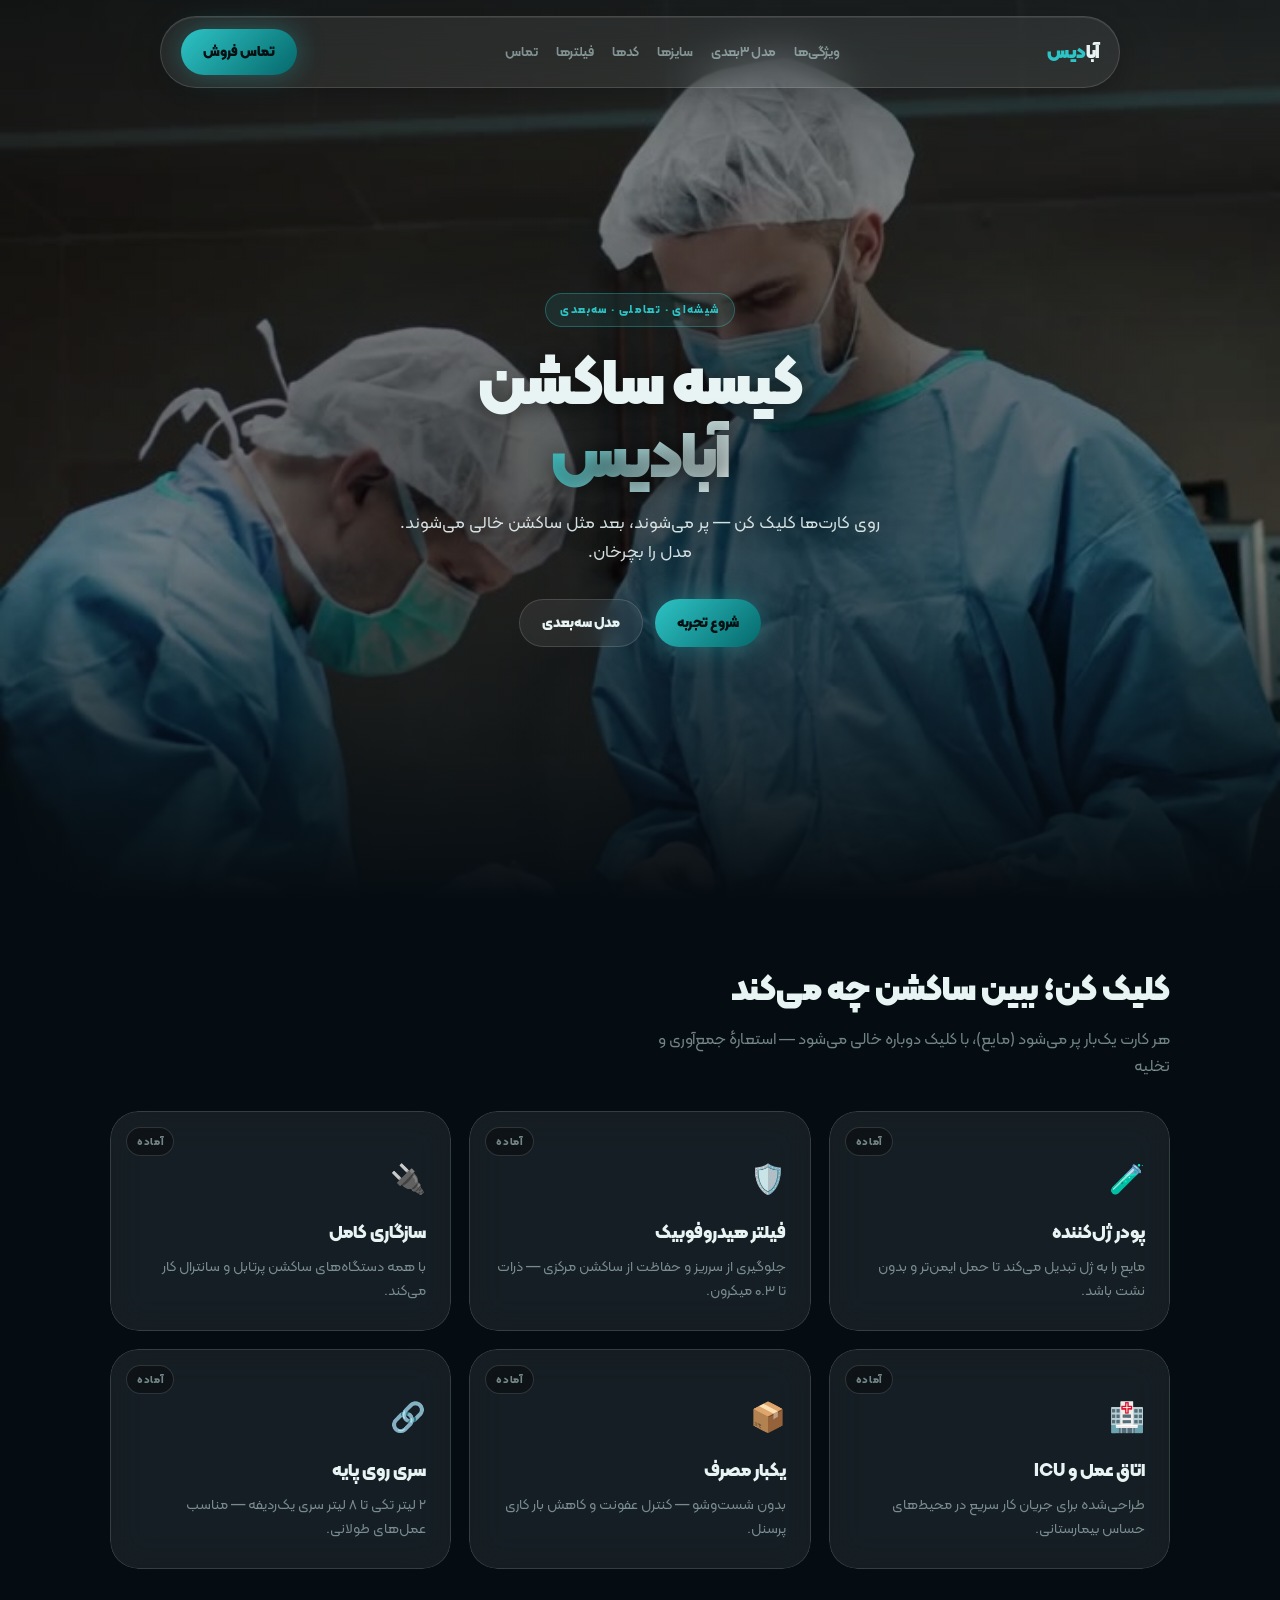
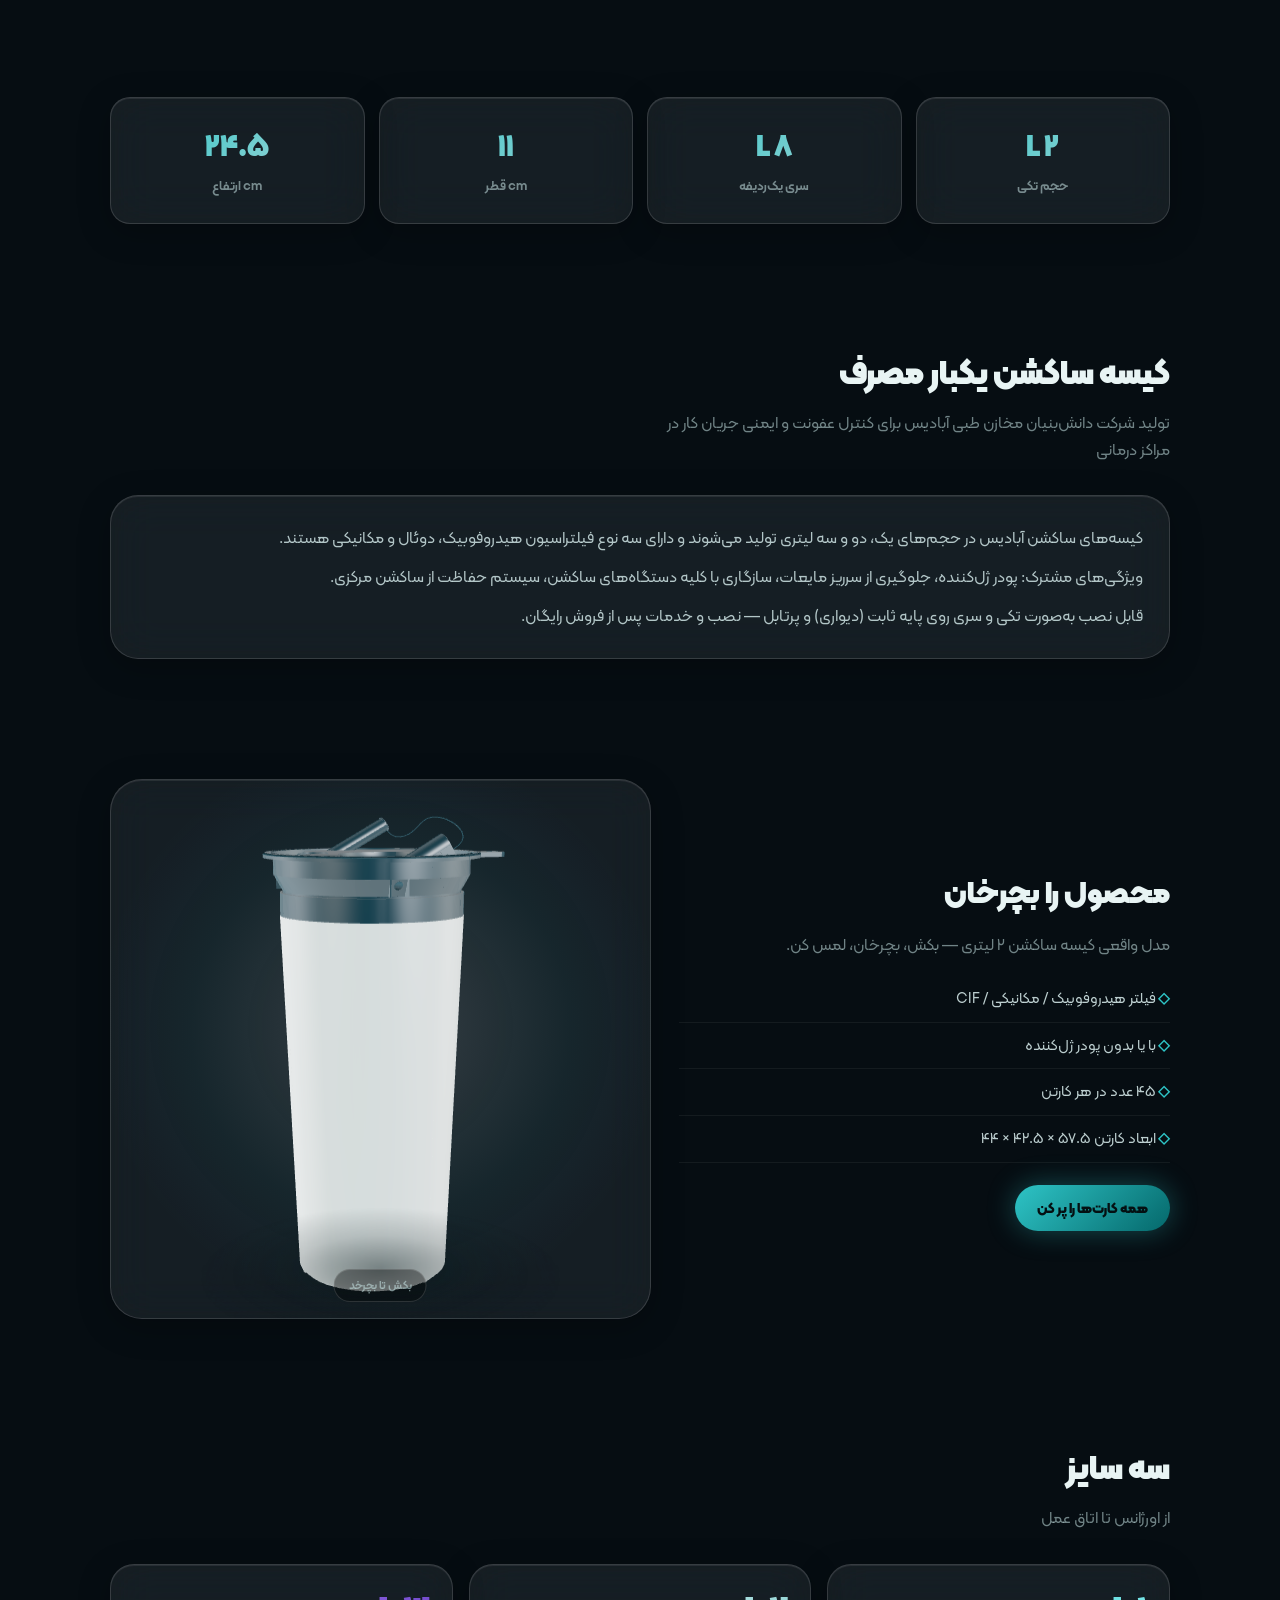
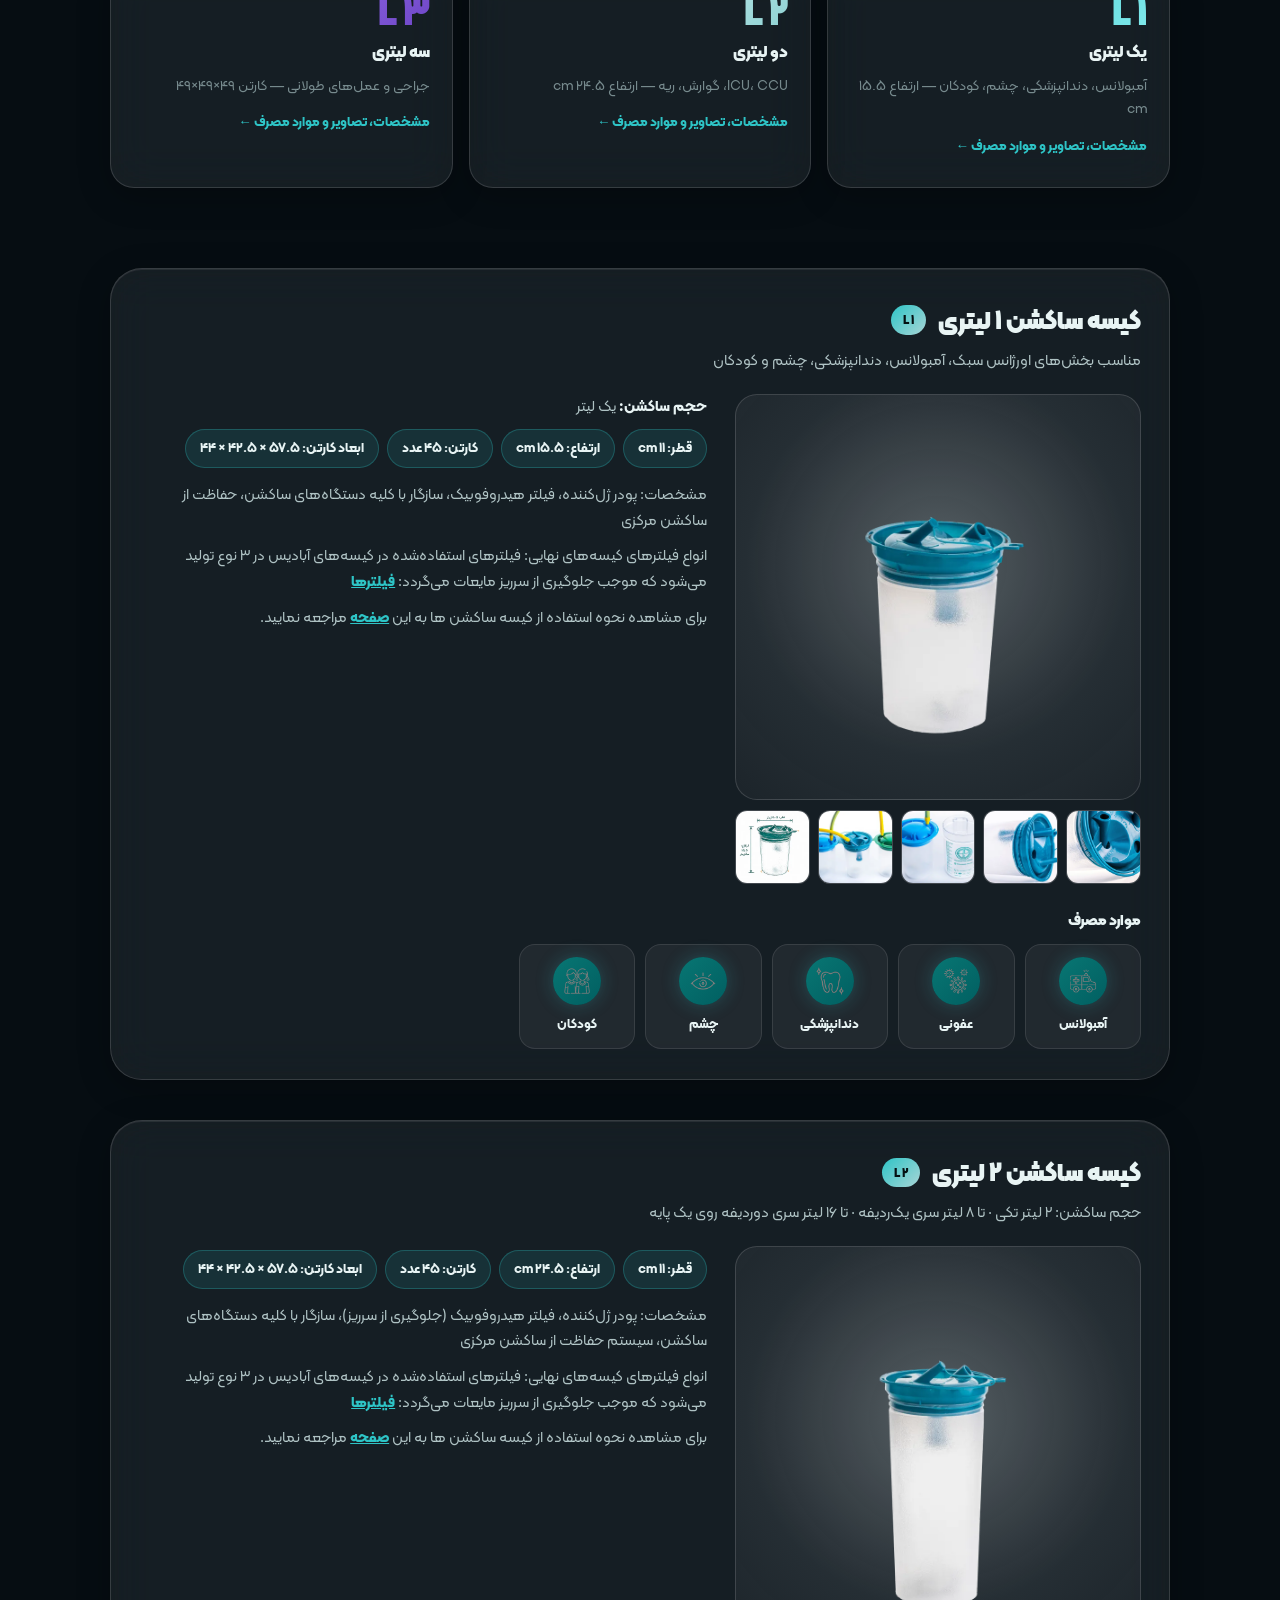
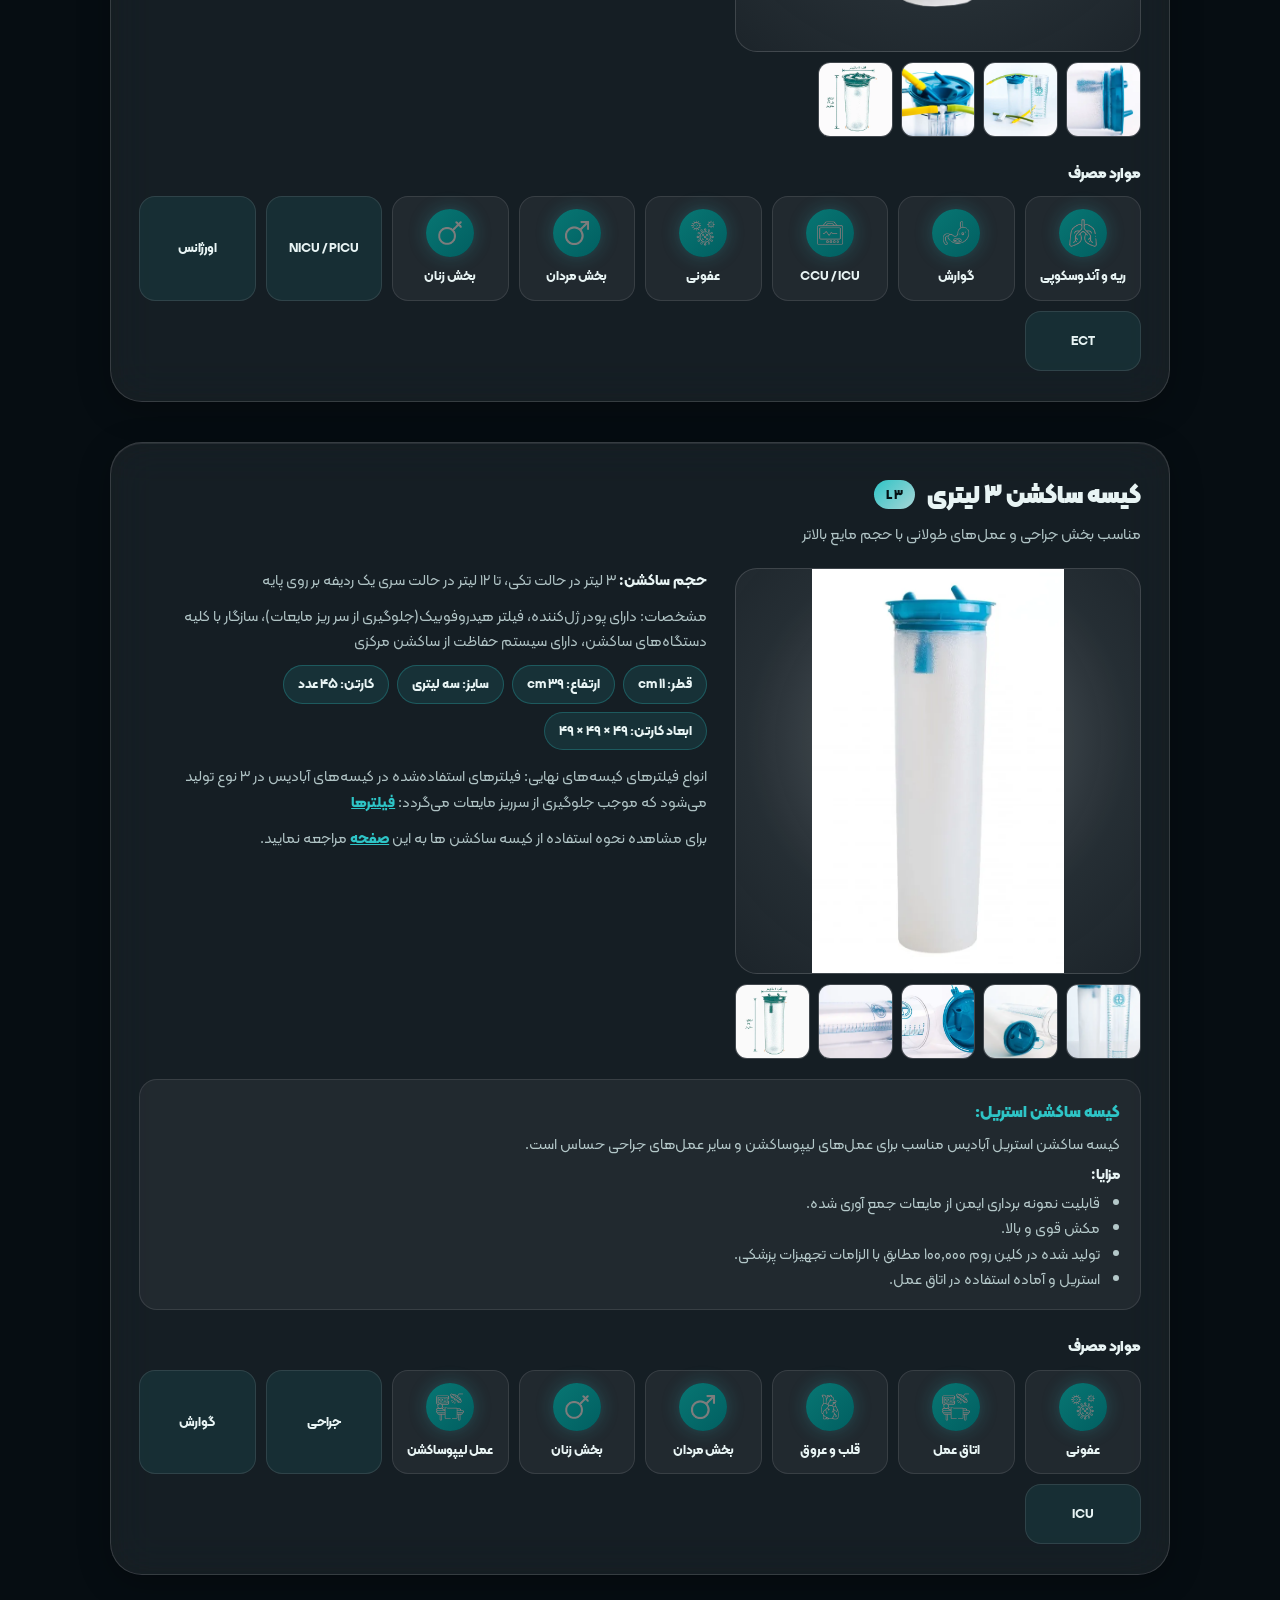
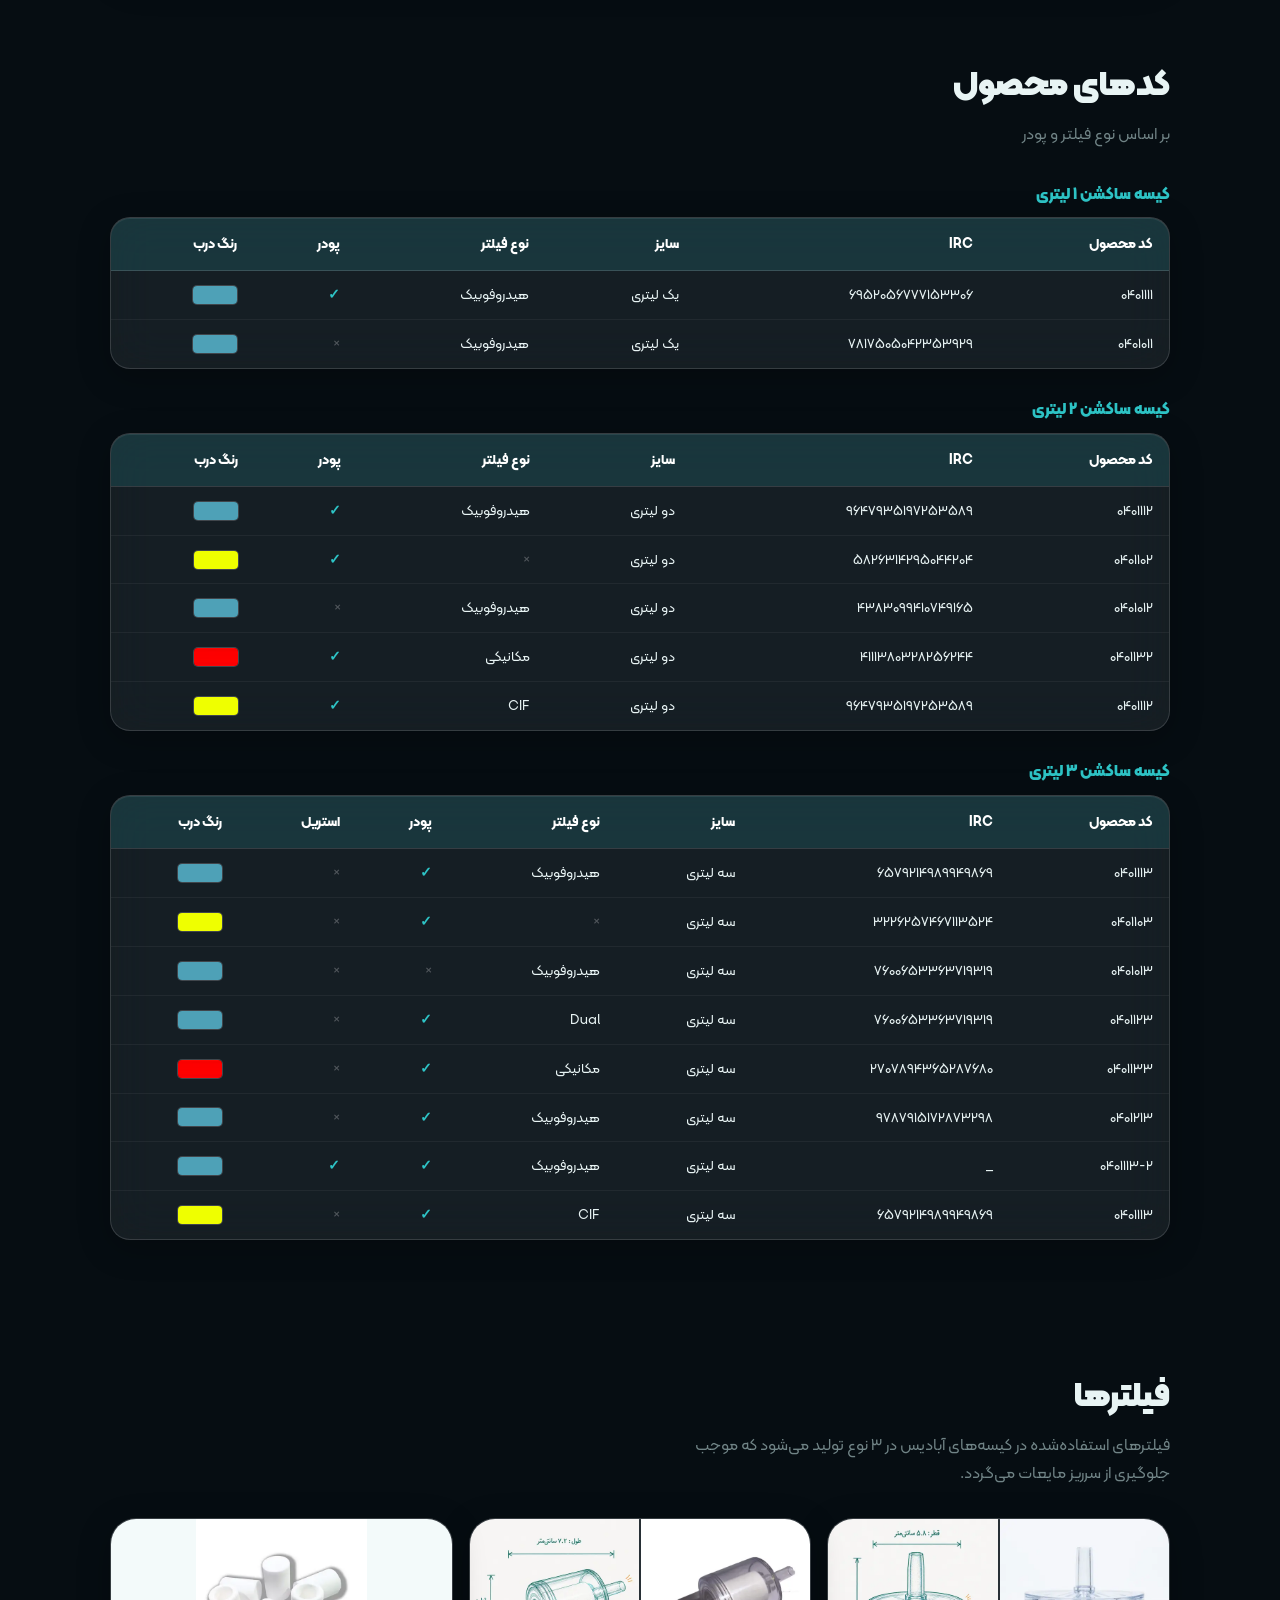
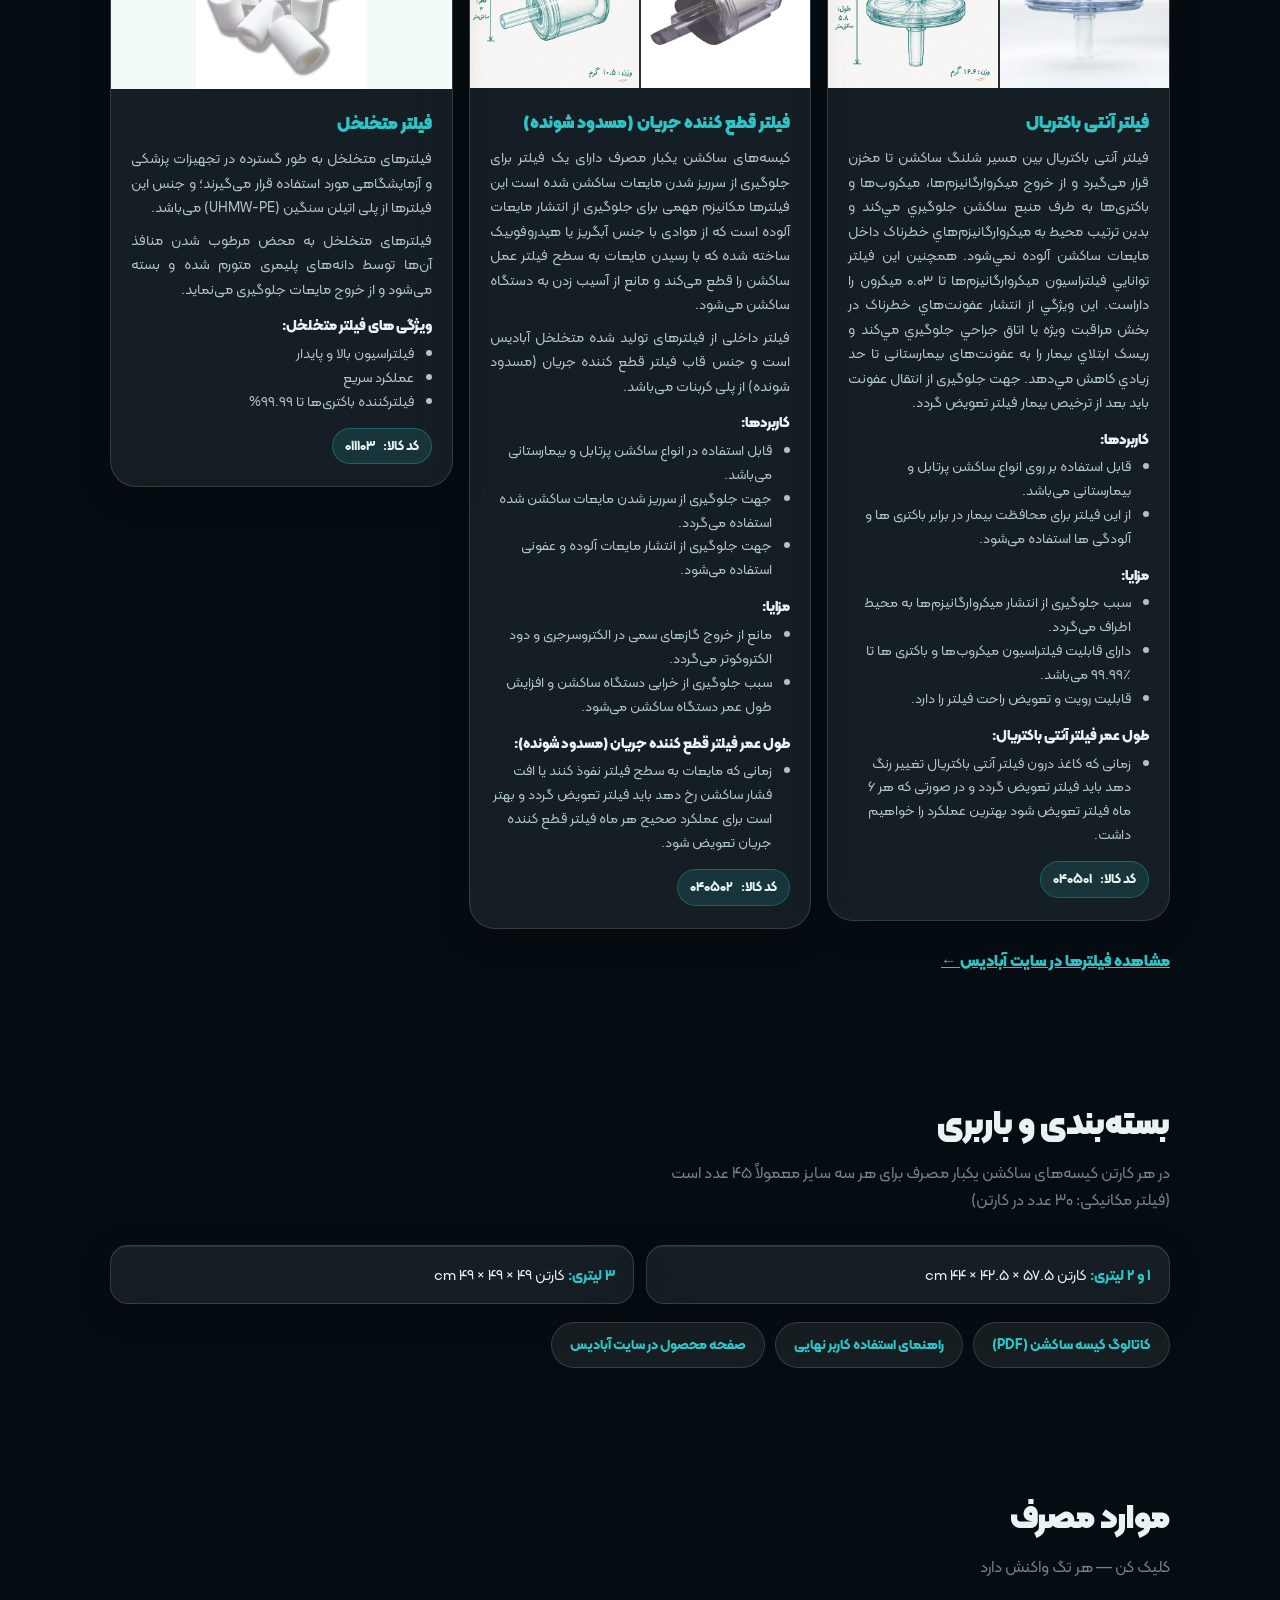
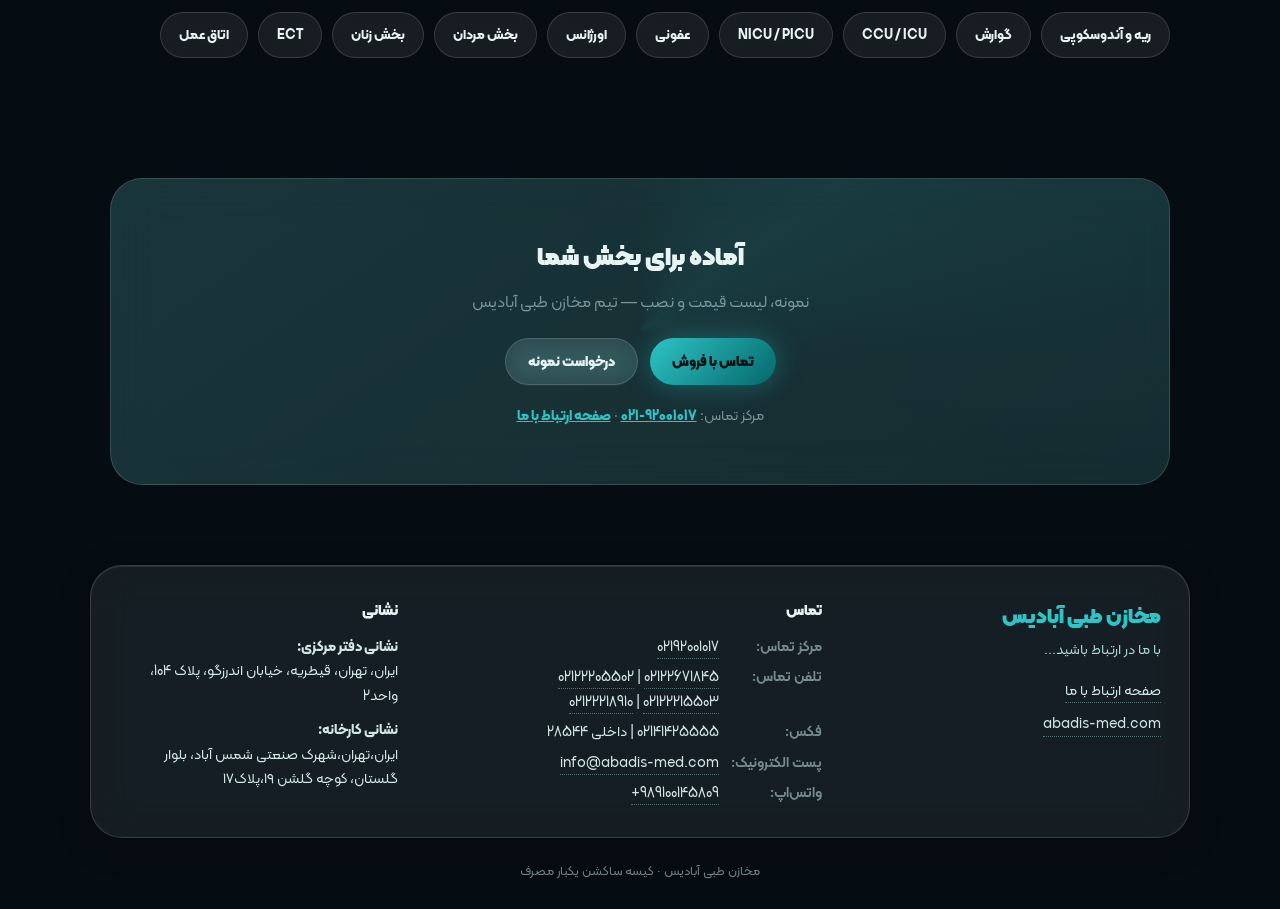
==== commit 37e3141a: "hero video: replace runway clip with Pexels 7584601 (operating room) seamless loop on abadis, glass," ====
--- a/glass/index.html
+++ b/glass/index.html
@@ -25,7 +25,7 @@
 <meta name="twitter:image" content="https://siaamak-ghodsi.github.io/abadis-scroll-scrub-demo/glass/img/og-image.jpg" />
 <link rel="preload" href="./fonts/kalameh/KalamehWeb-FaNum-Regular.woff2" as="font" type="font/woff2" crossorigin />
 <link rel="preload" href="./fonts/kalameh/KalamehWeb-FaNum-Black.woff2" as="font" type="font/woff2" crossorigin />
-<link rel="preload" href="./media/hero-poster.jpg" as="image" />
+<link rel="preload" href="./media/hero-poster.jpg?v=7584601" as="image" />
 <script type="importmap">
 {"imports":{"three":"./vendor/three/build/three.module.js","three/addons/":"./vendor/three/examples/jsm/"}}
 </script>
@@ -626,7 +626,7 @@
 @media(prefers-reduced-motion:reduce){
   *,*::before,*::after{animation-duration:0.01ms!important;transition-duration:0.01ms!important}
   .hero-video video{display:none}
-  .hero-video{background:url("./media/hero-poster.jpg") center/cover;filter:brightness(0.68)}
+  .hero-video{background:url("./media/hero-poster.jpg?v=7584601") center/cover;filter:brightness(0.68)}
 }
 </style>
 </head>
@@ -649,9 +649,9 @@
 
 <section class="hero" id="top">
   <div class="hero-video">
-    <video autoplay muted loop playsinline preload="auto" poster="./media/hero-poster.jpg" id="heroVid" disablepictureinpicture disableremoteplayback aria-hidden="true" tabindex="-1">
-      <source src="./media/hero-mobile.mp4" type="video/mp4" media="(max-width: 800px)" />
-      <source src="./media/hero-1080.mp4" type="video/mp4" />
+    <video autoplay muted loop playsinline preload="auto" poster="./media/hero-poster.jpg?v=7584601" id="heroVid" disablepictureinpicture disableremoteplayback aria-hidden="true" tabindex="-1">
+      <source src="./media/hero-mobile.mp4?v=7584601" type="video/mp4" media="(max-width: 800px)" />
+      <source src="./media/hero-1080.mp4?v=7584601" type="video/mp4" />
     </video>
   </div>
   <div class="hero-veil"></div>
